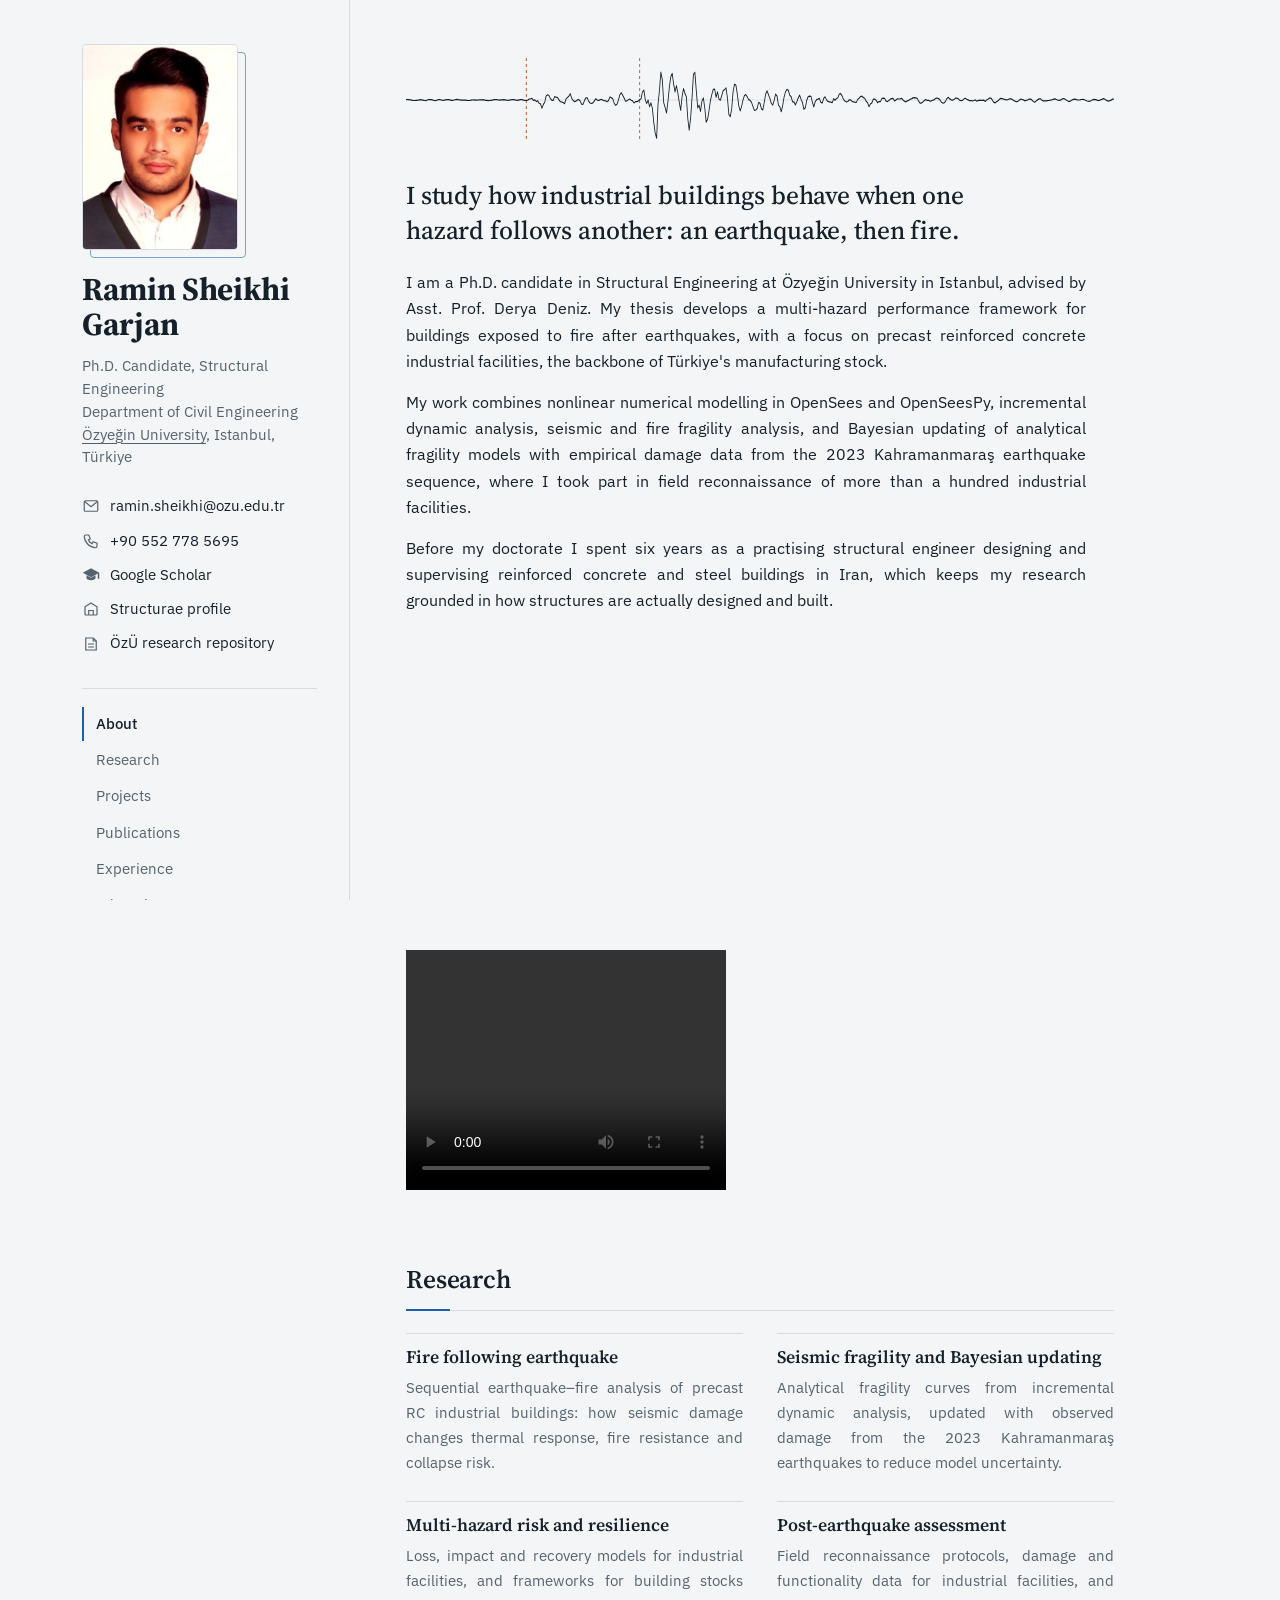
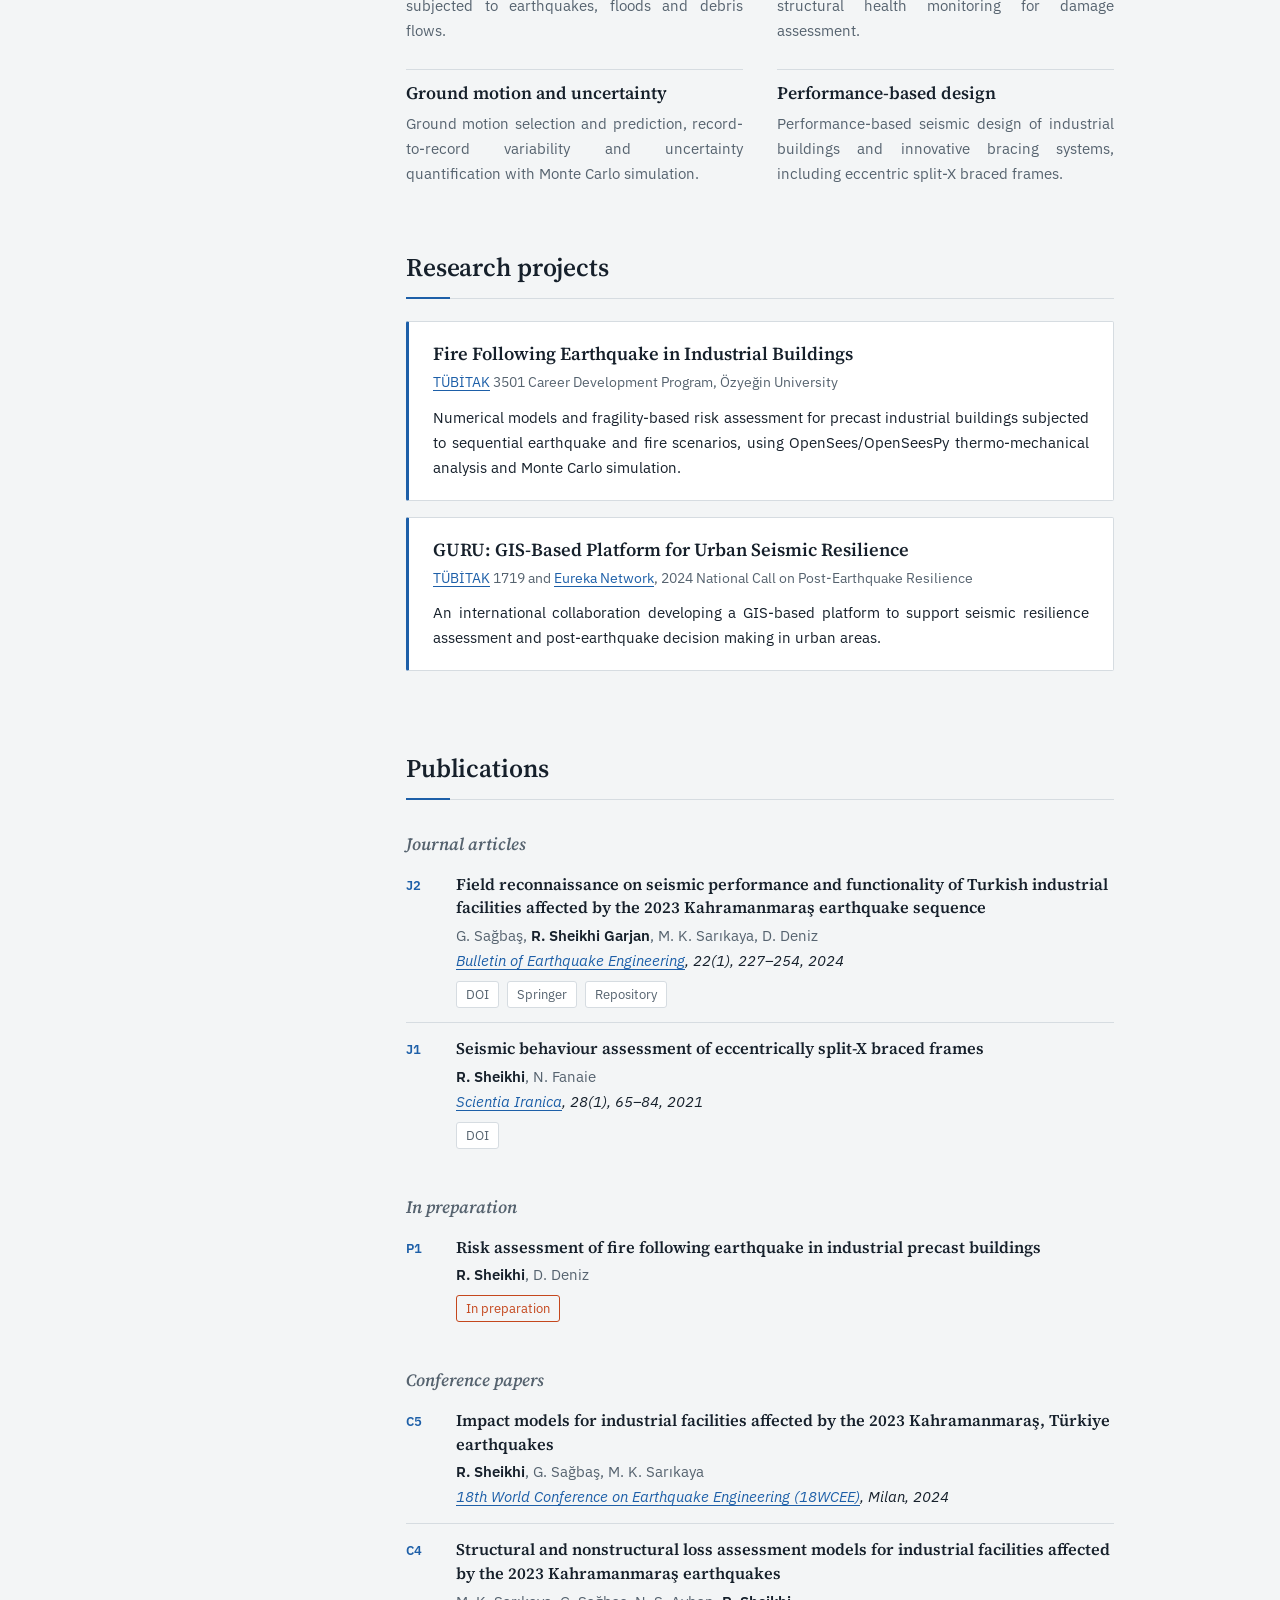
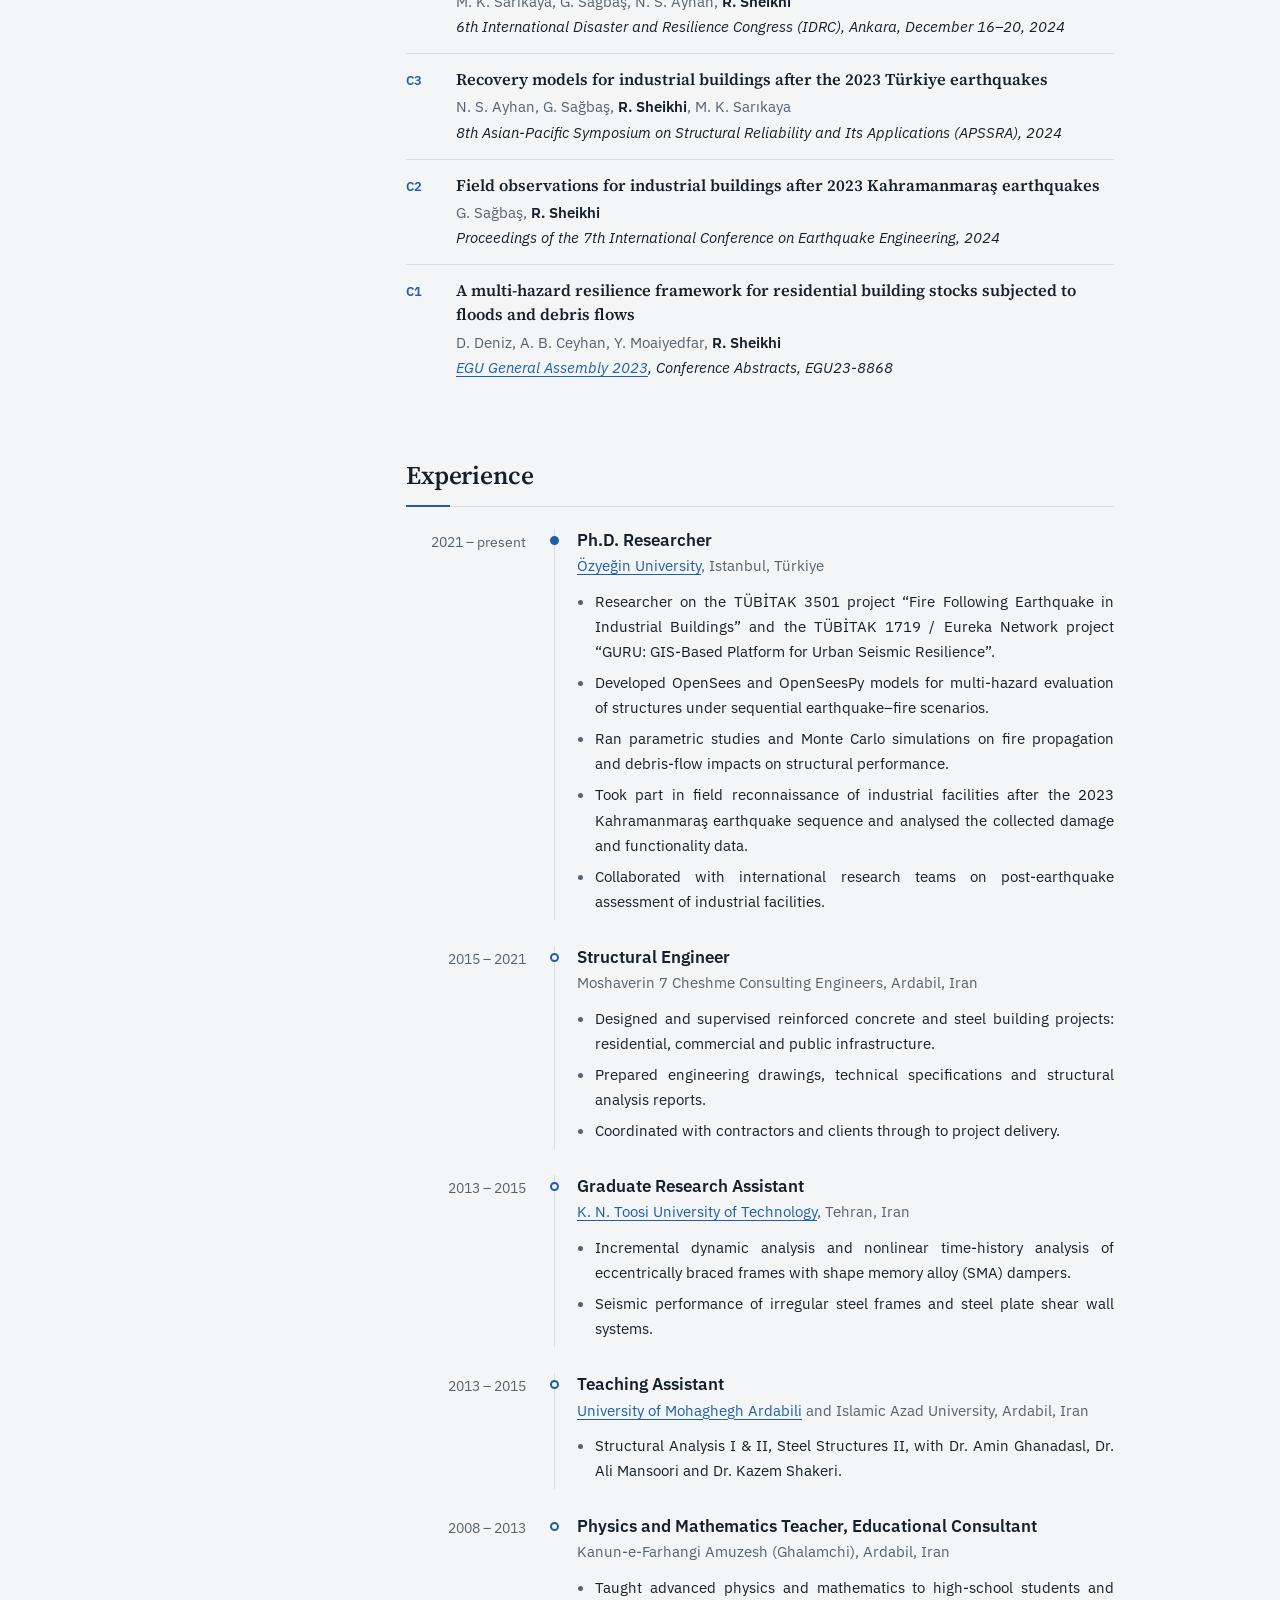
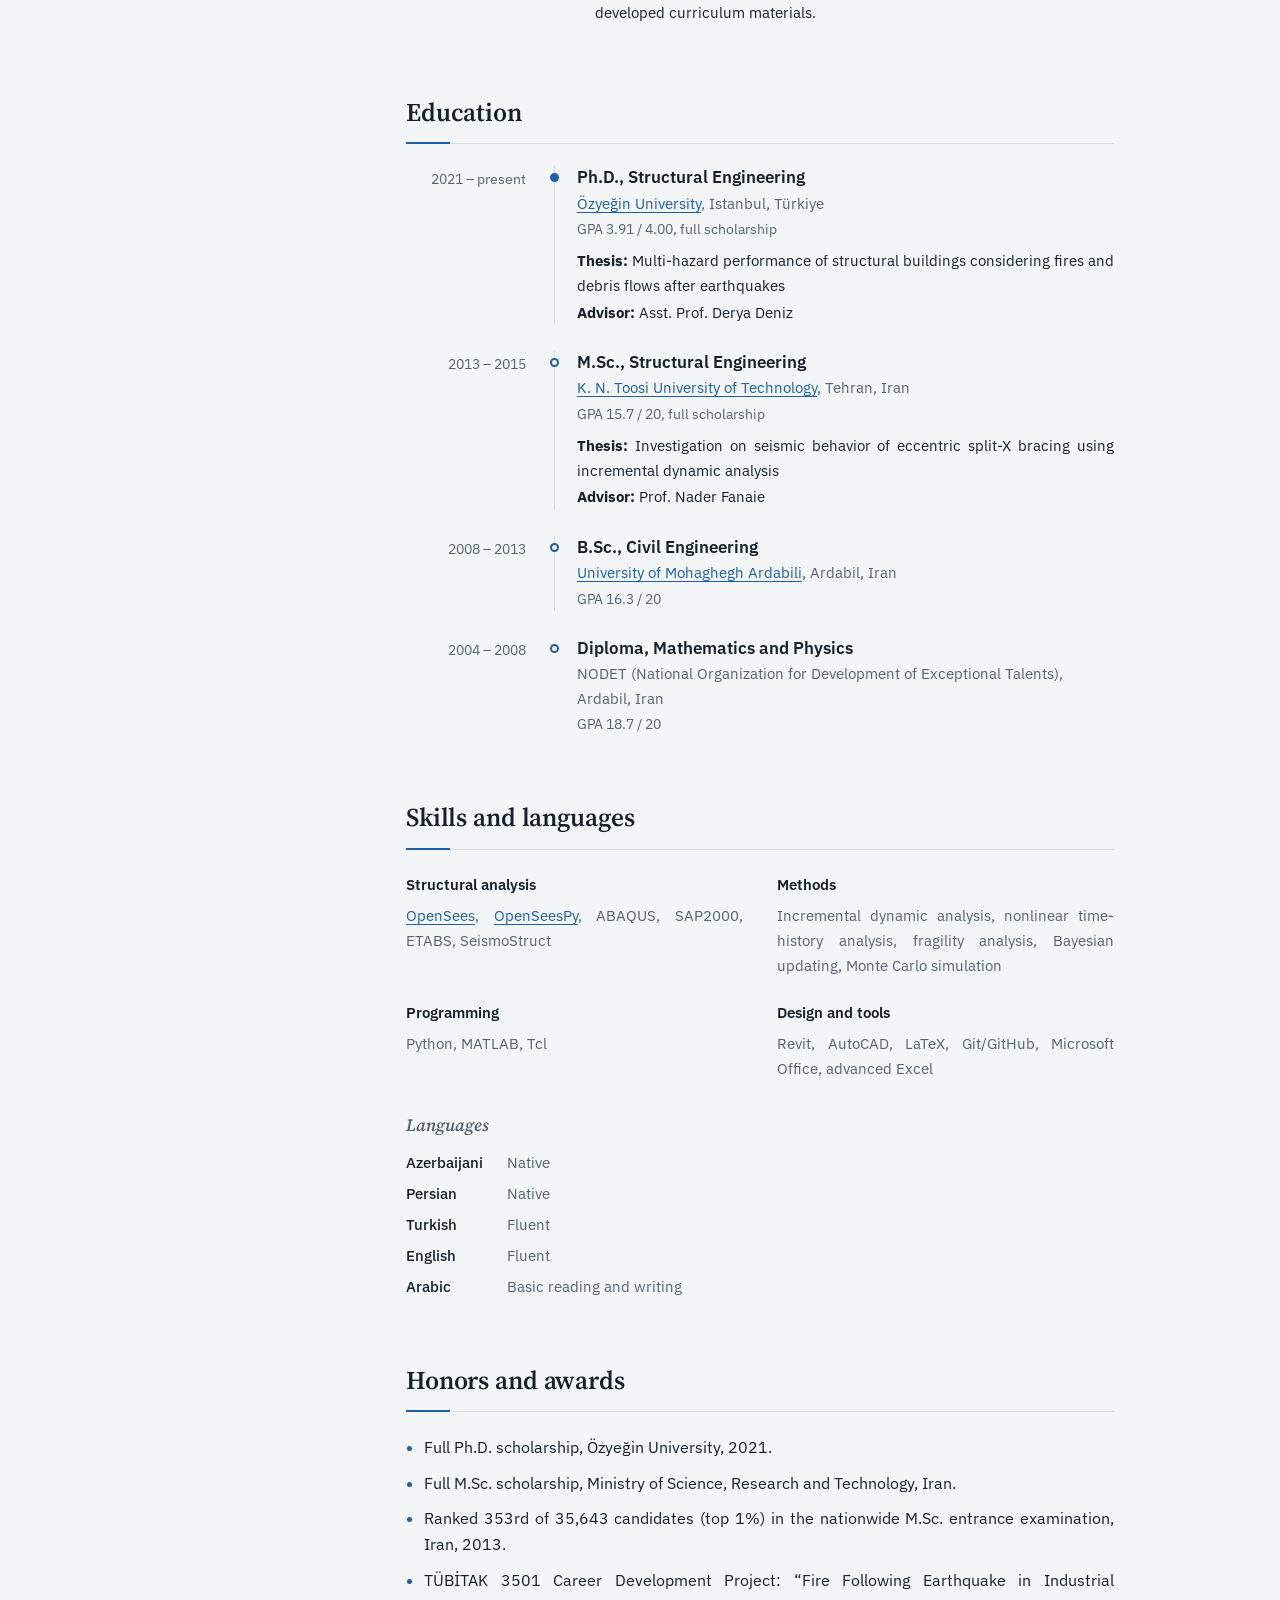
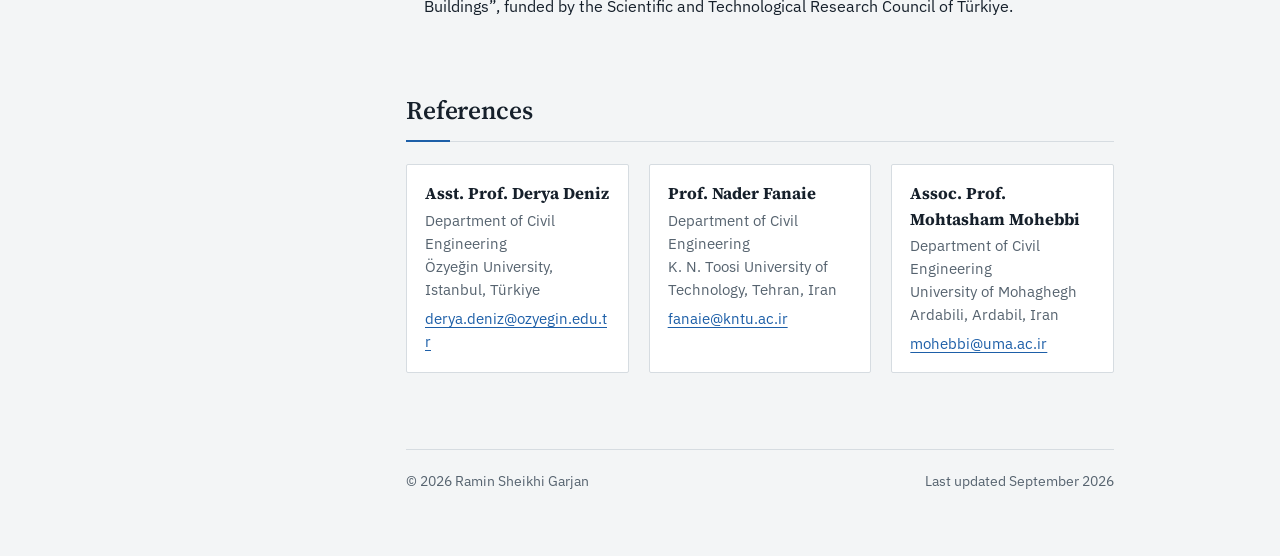
==== index.html @ 9acb6f11 "Update index.html" ====
<!DOCTYPE html>
<html lang="en">
<head>
<meta charset="UTF-8">
<meta name="viewport" content="width=device-width, initial-scale=1, viewport-fit=cover">
<title>Ramin Sheikhi Garjan | Structural &amp; Earthquake Engineering</title>
<meta name="description" content="Ramin Sheikhi Garjan, Ph.D. candidate in Structural Engineering at Özyeğin University, Istanbul. Research on multi-hazard performance of precast industrial buildings: fire following earthquake, seismic fragility and post-earthquake assessment.">
<meta name="author" content="Ramin Sheikhi Garjan">
<meta property="og:title" content="Ramin Sheikhi Garjan | Structural &amp; Earthquake Engineering">
<meta property="og:description" content="Multi-hazard performance assessment of industrial buildings: fire following earthquake, seismic fragility, post-earthquake reconnaissance.">
<meta property="og:type" content="profile">
<meta name="theme-color" content="#F3F5F6" media="(prefers-color-scheme: light)">
<meta name="theme-color" content="#11171D" media="(prefers-color-scheme: dark)">
<link rel="icon" href="data:image/svg+xml,<svg xmlns='http://www.w3.org/2000/svg' viewBox='0 0 100 100'><text y='.9em' font-size='90'>🏗️</text></svg>">
<link rel="preconnect" href="https://fonts.googleapis.com">
<link rel="preconnect" href="https://fonts.gstatic.com" crossorigin>
<link href="https://fonts.googleapis.com/css2?family=IBM+Plex+Sans:ital,wght@0,400;0,500;0,600;1,400&family=Source+Serif+4:ital,opsz,wght@0,8..60,400;0,8..60,500;0,8..60,600;0,8..60,700;1,8..60,400&display=swap" rel="stylesheet">

<!--
  ============================================================
  EDIT YOUR LINKS HERE
  ------------------------------------------------------------
  1. Google Scholar: replace the href of the element with
     class="js-scholar" with your profile URL,
     e.g. https://scholar.google.com/citations?user=XXXXXXXXXXXX
     It currently points to a Scholar author search as a fallback.
  2. Photo: embedded directly in this file, so no extra upload is
     needed. To use a separate image instead, replace the long
     src="data:image/jpeg;base64,..." with src="photo.jpg".
  3. Optional profiles (ORCID, ResearchGate, LinkedIn): uncomment
     the lines marked OPTIONAL in the sidebar and add your URLs.
  ============================================================
-->

<style>
:root{
  --bg:#F3F5F6;
  --surface:#FFFFFF;
  --ink:#16202B;
  --steel:#56636F;
  --rule:#D6DCE1;
  --accent:#1D5FA8;
  --accent-soft:#E4EDF7;
  --ember:#C4471D;
  --serif:"Source Serif 4", Georgia, "Times New Roman", serif;
  --sans:"IBM Plex Sans", "Segoe UI", system-ui, -apple-system, Arial, sans-serif;
  box-sizing:border-box;
  padding-top:env(safe-area-inset-top,0px);
  padding-bottom:env(safe-area-inset-bottom,0px);
}
@media (prefers-color-scheme: dark){
  :root:not([data-theme="light"]){
    --bg:#11171D; --surface:#182129; --ink:#E6EBEF; --steel:#9AA7B2;
    --rule:#2B3640; --accent:#6FA8E6; --accent-soft:#1C2E42; --ember:#E8774F;
  }
}
:root[data-theme="dark"]{
  --bg:#11171D; --surface:#182129; --ink:#E6EBEF; --steel:#9AA7B2;
  --rule:#2B3640; --accent:#6FA8E6; --accent-soft:#1C2E42; --ember:#E8774F;
}
*,*::before,*::after{box-sizing:inherit}
html{scroll-behavior:smooth;scroll-padding-top:calc(env(safe-area-inset-top,0px) + 24px)}
@media (prefers-reduced-motion: reduce){html{scroll-behavior:auto}}
body{
  margin:0;background:var(--bg);color:var(--ink);
  font-family:var(--sans);font-size:1rem;line-height:1.65;
  -webkit-font-smoothing:antialiased;text-rendering:optimizeLegibility;
}
a{color:var(--accent);text-decoration-thickness:1px;text-underline-offset:3px}
a:hover{text-decoration-thickness:2px}
a:focus-visible,button:focus-visible{outline:2px solid var(--accent);outline-offset:3px;border-radius:2px}
img{max-width:100%;display:block}
.skip{position:absolute;left:-9999px;top:0;background:var(--ink);color:var(--bg);padding:8px 14px;z-index:20}
.skip:focus{left:12px;top:calc(env(safe-area-inset-top,0px) + 12px)}

/* ---------- Justified running text ---------- */
main p, main li, .theme p, .project p{
  text-align:justify;
  text-justify:inter-word;
  -webkit-hyphens:auto; hyphens:auto;
  hyphenate-limit-chars:7 3 3;
}

/* ---------- Layout ---------- */
.shell{
  display:grid;grid-template-columns:300px minmax(0,1fr);
  max-width:1180px;margin:0 auto;min-height:100vh;
}
.sidebar{
  position:sticky;top:0;align-self:start;height:100vh;overflow-y:auto;
  padding:44px 32px 32px;border-right:1px solid var(--rule);
  scrollbar-width:thin;
}
main{padding:52px 56px 64px;max-width:820px}

/* ---------- Sidebar ---------- */
.id{display:block}
.portrait{
  width:156px;aspect-ratio:372/491;margin:0 0 22px;position:relative;isolation:isolate;
}
.portrait img{
  width:100%;height:100%;object-fit:cover;object-position:50% 20%;
  border-radius:4px;border:1px solid var(--rule);background:var(--surface);
}
.portrait::after{
  /* offset steel frame, like a drawing border */
  content:"";position:absolute;inset:8px -8px -8px 8px;border:1px solid var(--accent);
  border-radius:4px;z-index:-1;opacity:.55;
}
.name{
  font-family:var(--serif);font-weight:700;font-size:2rem;line-height:1.1;
  margin:0 0 12px;letter-spacing:-0.01em;
}
.role{margin:0;color:var(--steel);font-size:.95rem;line-height:1.5}
.role a{color:inherit}
.links{list-style:none;padding:0;margin:26px 0 0;display:grid;gap:10px;font-size:.92rem}
.links a{display:flex;gap:10px;align-items:center;color:var(--ink);text-decoration:none;min-width:0}
.links span{overflow-wrap:anywhere}
.links a:hover span{text-decoration:underline;text-underline-offset:3px}
.links svg{width:18px;height:18px;flex:none;color:var(--steel)}
.toc{margin-top:32px;border-top:1px solid var(--rule);padding-top:18px}
.toc ul{list-style:none;padding:0;margin:0;display:grid;gap:2px}
.toc a{
  display:block;padding:5px 0 5px 12px;border-left:2px solid transparent;
  color:var(--steel);text-decoration:none;font-size:.92rem;
  transition:color .15s,border-color .15s;
}
.toc a:hover{color:var(--ink)}
.toc a.active{color:var(--ink);border-left-color:var(--accent);font-weight:500}

/* ---------- Opening ---------- */
.trace{display:block;width:100%;height:96px;margin:0 0 30px;overflow:visible}
.trace path{fill:none;stroke:var(--ink);stroke-width:1.2;stroke-linejoin:round}
.trace .base{stroke:var(--rule);stroke-width:1}
.trace .mark{stroke:var(--ember);stroke-width:1;stroke-dasharray:3 3}
.trace text{font-family:var(--sans);font-size:11px;fill:var(--steel)}
.lede{
  font-family:var(--serif);font-size:1.6rem;line-height:1.35;font-weight:500;
  margin:0 0 22px;max-width:30ch;letter-spacing:-0.005em;text-wrap:balance;
}
main .lede{text-align:left;hyphens:manual}
.intro p{max-width:68ch}

/* ---------- Sections ---------- */
section{padding-top:60px}
h2{
  font-family:var(--serif);font-size:1.6rem;font-weight:600;margin:0 0 22px;
  padding-bottom:10px;border-bottom:1px solid var(--rule);letter-spacing:-0.005em;
  position:relative;
}
h2::after{
  content:"";position:absolute;left:0;bottom:-1px;width:44px;height:2px;background:var(--accent);
}
h3{font-family:var(--serif);font-size:1.08rem;font-weight:600;font-style:italic;margin:30px 0 10px;color:var(--steel)}
p{margin:0 0 14px}

/* research themes */
.themes{display:grid;grid-template-columns:repeat(auto-fit,minmax(230px,1fr));gap:26px 34px}
.theme{padding-top:12px;border-top:1px solid var(--rule)}
.theme h4{font-family:var(--serif);font-size:1.1rem;font-weight:600;margin:0 0 6px;line-height:1.3}
.theme p{font-size:.95rem;color:var(--steel);margin:0}

/* projects */
.project{
  background:var(--surface);border:1px solid var(--rule);border-left:3px solid var(--accent);
  padding:20px 24px;margin-bottom:16px;border-radius:2px;
}
.project h4{font-family:var(--serif);font-size:1.15rem;font-weight:600;margin:0 0 4px;line-height:1.35}
.project .meta{font-size:.88rem;color:var(--steel);margin-bottom:10px}
.project p{font-size:.95rem;margin:0}

/* timeline entries: a real chronology, so a rail with nodes */
.timeline{position:relative}
.entry{
  display:grid;grid-template-columns:120px minmax(0,1fr);gap:4px 28px;
  padding:0 0 26px;position:relative;
}
.entry:last-child{padding-bottom:0}
.when{font-size:.88rem;color:var(--steel);font-variant-numeric:tabular-nums;padding-top:2px;text-align:right}
.what{position:relative;padding-left:22px;border-left:1px solid var(--rule)}
.entry:last-child .what{border-left-color:transparent}
.what::before{
  content:"";position:absolute;left:-5px;top:7px;width:9px;height:9px;border-radius:50%;
  background:var(--bg);border:2px solid var(--accent);
}
.entry.current .what::before{background:var(--accent)}
.what h4{margin:0;font-size:1.04rem;font-weight:600;line-height:1.4}
.what .where{color:var(--steel);font-size:.93rem;margin:2px 0 0}
.what .detail{color:var(--steel);font-size:.88rem;margin:2px 0 0}
.what ul{margin:10px 0 0;padding-left:18px}
.what li{margin-bottom:6px;font-size:.95rem}
.what li::marker{color:var(--steel)}
.what .note{font-size:.93rem;margin:8px 0 0}
.what .note + .note{margin-top:2px}

/* publications */
.pubs{list-style:none;padding:0;margin:0}
.pubs li{
  display:grid;grid-template-columns:40px minmax(0,1fr);gap:0 10px;
  padding:14px 0;border-top:1px solid var(--rule);font-size:.95rem;text-align:left;
}
.pubs li:first-child{border-top:0;padding-top:4px}
.pubs li::before{
  content:attr(data-id);font-size:.82rem;font-weight:600;color:var(--accent);
  font-variant-numeric:tabular-nums;padding-top:2px;
}
.pub-title{font-family:var(--serif);font-size:1.02rem;font-weight:600;display:block;margin-bottom:3px;line-height:1.45}
.pub-authors{display:block;color:var(--steel)}
.pub-authors b{color:var(--ink);font-weight:600}
.pub-venue{display:block;font-style:italic}
.pub-links{display:flex;flex-wrap:wrap;gap:8px;margin-top:8px}
.tag{
  display:inline-block;font-size:.8rem;padding:2px 9px;border:1px solid var(--rule);
  border-radius:3px;color:var(--steel);text-decoration:none;background:var(--surface);
}
a.tag:hover{border-color:var(--accent);color:var(--accent)}
.status{color:var(--ember);border-color:currentColor;background:transparent}

/* skills */
.skills{display:grid;grid-template-columns:repeat(auto-fit,minmax(220px,1fr));gap:22px 34px}
.skills h4{font-size:.95rem;font-weight:600;margin:0 0 6px}
.skills p{font-size:.95rem;color:var(--steel);margin:0}
.lang{display:grid;grid-template-columns:auto 1fr;gap:6px 24px;font-size:.95rem;margin:0}
.lang dt{font-weight:500}
.lang dd{margin:0;color:var(--steel)}

/* awards */
.awards{padding-left:18px;margin:0}
.awards li{margin-bottom:9px}
.awards li::marker{color:var(--accent)}

/* references */
.refs{display:grid;grid-template-columns:repeat(auto-fit,minmax(220px,1fr));gap:20px}
.ref{font-size:.93rem;line-height:1.55;padding:16px 18px;background:var(--surface);border:1px solid var(--rule);border-radius:2px}
.ref strong{display:block;font-family:var(--serif);font-size:1.04rem;margin-bottom:2px}
.ref span{display:block;color:var(--steel)}
.ref a{display:inline-block;margin-top:6px;overflow-wrap:anywhere}

footer{
  margin-top:76px;padding-top:20px;border-top:1px solid var(--rule);
  font-size:.85rem;color:var(--steel);display:flex;justify-content:space-between;flex-wrap:wrap;gap:8px;
}

/* ---------- Responsive ---------- */
@media (max-width: 900px){
  .shell{display:block}
  .sidebar{
    position:static;height:auto;border-right:0;border-bottom:1px solid var(--rule);
    padding:32px 24px 0;overflow:visible;
  }
  .id{display:grid;grid-template-columns:104px minmax(0,1fr);gap:0 20px;align-items:center}
  .portrait{width:104px;margin:0}
  .portrait::after{inset:6px -6px -6px 6px}
  .name{font-size:1.65rem}
  .links{grid-template-columns:repeat(auto-fit,minmax(210px,1fr));gap:10px 20px}
  .toc{
    position:sticky;top:0;margin:26px -24px 0;padding:0;background:var(--bg);
    border-top:1px solid var(--rule);z-index:5;padding-top:env(safe-area-inset-top,0px);
  }
  .toc ul{display:flex;overflow-x:auto;gap:0;padding:0 16px;scrollbar-width:none}
  .toc ul::-webkit-scrollbar{display:none}
  .toc a{white-space:nowrap;border-left:0;border-bottom:2px solid transparent;padding:12px 10px}
  .toc a.active{border-bottom-color:var(--accent)}
  main{padding:32px 24px 48px}
  .lede{font-size:1.35rem}
  html{scroll-padding-top:calc(env(safe-area-inset-top,0px) + 60px)}
}
@media (max-width: 560px){
  .id{grid-template-columns:84px minmax(0,1fr);gap:0 16px}
  .portrait{width:84px}
  .name{font-size:1.4rem;margin-bottom:6px}
  .role{font-size:.88rem}
  .entry{grid-template-columns:1fr}
  .when{text-align:left;padding:0 0 4px 22px;border-left:1px solid var(--rule)}
  .entry:last-child .when{border-left-color:var(--rule)}
  .pubs li{grid-template-columns:34px minmax(0,1fr)}
}
@media print{
  :root{--bg:#fff;--surface:#fff;--ink:#000;--steel:#333;--rule:#bbb;--accent:#000}
  .sidebar{position:static;height:auto;border:0;padding:0}
  .toc,.trace,.skip{display:none}
  .shell{display:block}
  main{padding:0;max-width:none}
  section{padding-top:28px;break-inside:auto}
  .entry,.pubs li,.project{break-inside:avoid}
  a{color:inherit;text-decoration:none}
}
</style>
</head>
<body>
<a class="skip" href="#main">Skip to content</a>
<div class="shell">

  <!-- ===================== SIDEBAR ===================== -->
  <aside class="sidebar">
    <div class="id">
      <figure class="portrait">
        <img src="[data-uri]" width="372" height="491" alt="Portrait of Ramin Sheikhi Garjan">
      </figure>
      <div>
        <h1 class="name">Ramin Sheikhi Garjan</h1>
        <p class="role">Ph.D. Candidate, Structural Engineering<br>
          Department of Civil Engineering<br>
          <a href="https://www.ozyegin.edu.tr/en" target="_blank" rel="noopener">Özyeğin University</a>, Istanbul, Türkiye</p>
      </div>
    </div>

    <ul class="links">
      <li><a href="mailto:ramin.sheikhi@ozu.edu.tr">
        <svg viewBox="0 0 24 24" fill="none" stroke="currentColor" stroke-width="1.6" aria-hidden="true"><rect x="3" y="5" width="18" height="14" rx="1.5"/><path d="m3.5 6 8.5 7 8.5-7"/></svg>
        <span>ramin.sheikhi@ozu.edu.tr</span></a></li>
      <li><a href="tel:+905527785695">
        <svg viewBox="0 0 24 24" fill="none" stroke="currentColor" stroke-width="1.6" aria-hidden="true"><path d="M5 4h4l2 5-2.5 1.5a11 11 0 0 0 5 5L15 13l5 2v4a2 2 0 0 1-2 2A16 16 0 0 1 3 6a2 2 0 0 1 2-2"/></svg>
        <span>+90 552 778 5695</span></a></li>
      <li><a class="js-scholar" href="https://scholar.google.com/citations?view_op=search_authors&amp;mauthors=Ramin+Sheikhi+Garjan" target="_blank" rel="noopener">
        <svg viewBox="0 0 24 24" fill="currentColor" aria-hidden="true"><path d="M12 3 1 9l11 6 9-4.9V17h2V9L12 3Zm-6 9.2V16c0 1.7 2.7 3 6 3s6-1.3 6-3v-3.8l-6 3.3-6-3.3Z"/></svg>
        <span>Google Scholar</span></a></li>
      <li><a href="https://structurae.info/fr/litterature/auteurs/sheikhi-garjan-ramin-1727807" target="_blank" rel="noopener">
        <svg viewBox="0 0 24 24" fill="none" stroke="currentColor" stroke-width="1.6" aria-hidden="true"><path d="M4 20V9l8-5 8 5v11M4 20h16M9 20v-6h6v6"/></svg>
        <span>Structurae profile</span></a></li>
      <li><a href="http://hdl.handle.net/10679/8819" target="_blank" rel="noopener">
        <svg viewBox="0 0 24 24" fill="none" stroke="currentColor" stroke-width="1.6" aria-hidden="true"><path d="M5 4h10l4 4v12H5z"/><path d="M15 4v4h4M8 12h8M8 16h8"/></svg>
        <span>ÖzÜ research repository</span></a></li>
      <!-- OPTIONAL: <li><a href="https://orcid.org/0000-0000-0000-0000" target="_blank" rel="noopener"><span>ORCID</span></a></li> -->
      <!-- OPTIONAL: <li><a href="https://www.researchgate.net/profile/YOUR-PROFILE" target="_blank" rel="noopener"><span>ResearchGate</span></a></li> -->
      <!-- OPTIONAL: <li><a href="https://www.linkedin.com/in/YOUR-PROFILE" target="_blank" rel="noopener"><span>LinkedIn</span></a></li> -->
    </ul>

    <nav class="toc" aria-label="Sections">
      <ul>
        <li><a href="#about">About</a></li>
        <li><a href="#research">Research</a></li>
        <li><a href="#projects">Projects</a></li>
        <li><a href="#publications">Publications</a></li>
        <li><a href="#experience">Experience</a></li>
        <li><a href="#education">Education</a></li>
        <li><a href="#skills">Skills</a></li>
        <li><a href="#awards">Awards</a></li>
        <li><a href="#references">References</a></li>
      </ul>
    </nav>
  </aside>

  <!-- ===================== MAIN ===================== -->
  <main id="main">

    <section id="about" class="intro" style="padding-top:0">
      <svg class="trace" id="trace" viewBox="0 0 1000 96" preserveAspectRatio="none" aria-hidden="true">
        <path class="base" d="M0 48H1000"/>
        <path class="mark" id="markP" d=""/>
        <path class="mark" id="markS" d=""/>
        <path id="wave" d=""/>
      </svg>

      <p class="lede">I study how industrial buildings behave when one hazard follows another: an earthquake, then fire.</p>
      <p>I am a Ph.D. candidate in Structural Engineering at Özyeğin University in Istanbul, advised by Asst. Prof. Derya Deniz. My thesis develops a multi-hazard performance framework for buildings exposed to fire after earthquakes, with a focus on precast reinforced concrete industrial facilities, the backbone of Türkiye's manufacturing stock.</p>
      <p>My work combines nonlinear numerical modelling in OpenSees and OpenSeesPy, incremental dynamic analysis, seismic and fire fragility analysis, and Bayesian updating of analytical fragility models with empirical damage data from the 2023 Kahramanmaraş earthquake sequence, where I took part in field reconnaissance of more than a hundred industrial facilities.</p>
      <p>Before my doctorate I spent six years as a practising structural engineer designing and supervising reinforced concrete and steel buildings in Iran, which keeps my research grounded in how structures are actually designed and built.</p>
    </section>
<iframe 
  width="560" 
  height="315" 
  src="https://www.youtube.com/watch?v=UaZQbW2UpLc&list=RDUaZQbW2UpLc&start_radio=1" 
  title="YouTube video player" 
  frameborder="0" 
  allow="accelerometer; autoplay; clipboard-write; encrypted-media; gyroscope; picture-in-picture; web-share" 
  allowfullscreen>
</iframe>

    <video width="320" height="240" controls>
      <source src="https://www.youtube.com/watch?v=UaZQbW2UpLc&list=RDUaZQbW2UpLc&start_radio=1" type="video/mp4">
      </video>

    <section id="research">
      <h2>Research</h2>
      <div class="themes">
        <div class="theme">
          <h4>Fire following earthquake</h4>
          <p>Sequential earthquake–fire analysis of precast RC industrial buildings: how seismic damage changes thermal response, fire resistance and collapse risk.</p>
        </div>
        <div class="theme">
          <h4>Seismic fragility and Bayesian updating</h4>
          <p>Analytical fragility curves from incremental dynamic analysis, updated with observed damage from the 2023 Kahramanmaraş earthquakes to reduce model uncertainty.</p>
        </div>
        <div class="theme">
          <h4>Multi-hazard risk and resilience</h4>
          <p>Loss, impact and recovery models for industrial facilities, and frameworks for building stocks subjected to earthquakes, floods and debris flows.</p>
        </div>
        <div class="theme">
          <h4>Post-earthquake assessment</h4>
          <p>Field reconnaissance protocols, damage and functionality data for industrial facilities, and structural health monitoring for damage assessment.</p>
        </div>
        <div class="theme">
          <h4>Ground motion and uncertainty</h4>
          <p>Ground motion selection and prediction, record-to-record variability and uncertainty quantification with Monte Carlo simulation.</p>
        </div>
        <div class="theme">
          <h4>Performance-based design</h4>
          <p>Performance-based seismic design of industrial buildings and innovative bracing systems, including eccentric split-X braced frames.</p>
        </div>
      </div>
    </section>

    <section id="projects">
      <h2>Research projects</h2>
      <div class="project">
        <h4>Fire Following Earthquake in Industrial Buildings</h4>
        <div class="meta"><a href="https://www.tubitak.gov.tr/en" target="_blank" rel="noopener">TÜBİTAK</a> 3501 Career Development Program, Özyeğin University</div>
        <p>Numerical models and fragility-based risk assessment for precast industrial buildings subjected to sequential earthquake and fire scenarios, using OpenSees/OpenSeesPy thermo-mechanical analysis and Monte Carlo simulation.</p>
      </div>
      <div class="project">
        <h4>GURU: GIS-Based Platform for Urban Seismic Resilience</h4>
        <div class="meta"><a href="https://www.tubitak.gov.tr/en" target="_blank" rel="noopener">TÜBİTAK</a> 1719 and <a href="https://www.eurekanetwork.org" target="_blank" rel="noopener">Eureka Network</a>, 2024 National Call on Post-Earthquake Resilience</div>
        <p>An international collaboration developing a GIS-based platform to support seismic resilience assessment and post-earthquake decision making in urban areas.</p>
      </div>
    </section>

    <section id="publications">
      <h2>Publications</h2>

      <h3>Journal articles</h3>
      <ol class="pubs">
        <li data-id="J2">
          <div>
          <span class="pub-title">Field reconnaissance on seismic performance and functionality of Turkish industrial facilities affected by the 2023 Kahramanmaraş earthquake sequence</span>
          <span class="pub-authors">G. Sağbaş, <b>R. Sheikhi Garjan</b>, M. K. Sarıkaya, D. Deniz</span>
          <span class="pub-venue"><a href="https://link.springer.com/journal/10518" target="_blank" rel="noopener">Bulletin of Earthquake Engineering</a>, 22(1), 227–254, 2024</span>
          <span class="pub-links">
            <a class="tag" href="https://doi.org/10.1007/s10518-023-01741-8" target="_blank" rel="noopener">DOI</a>
            <a class="tag" href="https://link.springer.com/article/10.1007/s10518-023-01741-8" target="_blank" rel="noopener">Springer</a>
            <a class="tag" href="http://hdl.handle.net/10679/8819" target="_blank" rel="noopener">Repository</a>
          </span>
          </div>
        </li>
        <li data-id="J1">
          <div>
          <span class="pub-title">Seismic behaviour assessment of eccentrically split-X braced frames</span>
          <span class="pub-authors"><b>R. Sheikhi</b>, N. Fanaie</span>
          <span class="pub-venue"><a href="https://scientiairanica.sharif.edu" target="_blank" rel="noopener">Scientia Iranica</a>, 28(1), 65–84, 2021</span>
          <span class="pub-links">
            <a class="tag" href="https://doi.org/10.24200/sci.2019.5054.1073" target="_blank" rel="noopener">DOI</a>
          </span>
          </div>
        </li>
      </ol>

      <h3>In preparation</h3>
      <ol class="pubs">
        <li data-id="P1">
          <div>
          <span class="pub-title">Risk assessment of fire following earthquake in industrial precast buildings</span>
          <span class="pub-authors"><b>R. Sheikhi</b>, D. Deniz</span>
          <span class="pub-links"><span class="tag status">In preparation</span></span>
          </div>
        </li>
      </ol>

      <h3>Conference papers</h3>
      <ol class="pubs">
        <li data-id="C5">
          <div>
          <span class="pub-title">Impact models for industrial facilities affected by the 2023 Kahramanmaraş, Türkiye earthquakes</span>
          <span class="pub-authors"><b>R. Sheikhi</b>, G. Sağbaş, M. K. Sarıkaya</span>
          <span class="pub-venue"><a href="https://www.wcee2024.it" target="_blank" rel="noopener">18th World Conference on Earthquake Engineering (18WCEE)</a>, Milan, 2024</span>
          </div>
        </li>
        <li data-id="C4">
          <div>
          <span class="pub-title">Structural and nonstructural loss assessment models for industrial facilities affected by the 2023 Kahramanmaraş earthquakes</span>
          <span class="pub-authors">M. K. Sarıkaya, G. Sağbaş, N. S. Ayhan, <b>R. Sheikhi</b></span>
          <span class="pub-venue">6th International Disaster and Resilience Congress (IDRC), Ankara, December 16–20, 2024</span>
          </div>
        </li>
        <li data-id="C3">
          <div>
          <span class="pub-title">Recovery models for industrial buildings after the 2023 Türkiye earthquakes</span>
          <span class="pub-authors">N. S. Ayhan, G. Sağbaş, <b>R. Sheikhi</b>, M. K. Sarıkaya</span>
          <span class="pub-venue">8th Asian-Pacific Symposium on Structural Reliability and Its Applications (APSSRA), 2024</span>
          </div>
        </li>
        <li data-id="C2">
          <div>
          <span class="pub-title">Field observations for industrial buildings after 2023 Kahramanmaraş earthquakes</span>
          <span class="pub-authors">G. Sağbaş, <b>R. Sheikhi</b></span>
          <span class="pub-venue">Proceedings of the 7th International Conference on Earthquake Engineering, 2024</span>
          </div>
        </li>
        <li data-id="C1">
          <div>
          <span class="pub-title">A multi-hazard resilience framework for residential building stocks subjected to floods and debris flows</span>
          <span class="pub-authors">D. Deniz, A. B. Ceyhan, Y. Moaiyedfar, <b>R. Sheikhi</b></span>
          <span class="pub-venue"><a href="https://www.egu23.eu" target="_blank" rel="noopener">EGU General Assembly 2023</a>, Conference Abstracts, EGU23-8868</span>
          </div>
        </li>
      </ol>
    </section>

    <section id="experience">
      <h2>Experience</h2>
      <div class="timeline">

      <div class="entry current">
        <div class="when">2021 – present</div>
        <div class="what">
          <h4>Ph.D. Researcher</h4>
          <div class="where"><a href="https://www.ozyegin.edu.tr/en" target="_blank" rel="noopener">Özyeğin University</a>, Istanbul, Türkiye</div>
          <ul>
            <li>Researcher on the TÜBİTAK 3501 project “Fire Following Earthquake in Industrial Buildings” and the TÜBİTAK 1719 / Eureka Network project “GURU: GIS-Based Platform for Urban Seismic Resilience”.</li>
            <li>Developed OpenSees and OpenSeesPy models for multi-hazard evaluation of structures under sequential earthquake–fire scenarios.</li>
            <li>Ran parametric studies and Monte Carlo simulations on fire propagation and debris-flow impacts on structural performance.</li>
            <li>Took part in field reconnaissance of industrial facilities after the 2023 Kahramanmaraş earthquake sequence and analysed the collected damage and functionality data.</li>
            <li>Collaborated with international research teams on post-earthquake assessment of industrial facilities.</li>
          </ul>
        </div>
      </div>

      <div class="entry">
        <div class="when">2015 – 2021</div>
        <div class="what">
          <h4>Structural Engineer</h4>
          <div class="where">Moshaverin 7 Cheshme Consulting Engineers, Ardabil, Iran</div>
          <ul>
            <li>Designed and supervised reinforced concrete and steel building projects: residential, commercial and public infrastructure.</li>
            <li>Prepared engineering drawings, technical specifications and structural analysis reports.</li>
            <li>Coordinated with contractors and clients through to project delivery.</li>
          </ul>
        </div>
      </div>

      <div class="entry">
        <div class="when">2013 – 2015</div>
        <div class="what">
          <h4>Graduate Research Assistant</h4>
          <div class="where"><a href="https://www.kntu.ac.ir" target="_blank" rel="noopener">K. N. Toosi University of Technology</a>, Tehran, Iran</div>
          <ul>
            <li>Incremental dynamic analysis and nonlinear time-history analysis of eccentrically braced frames with shape memory alloy (SMA) dampers.</li>
            <li>Seismic performance of irregular steel frames and steel plate shear wall systems.</li>
          </ul>
        </div>
      </div>

      <div class="entry">
        <div class="when">2013 – 2015</div>
        <div class="what">
          <h4>Teaching Assistant</h4>
          <div class="where"><a href="https://www.uma.ac.ir" target="_blank" rel="noopener">University of Mohaghegh Ardabili</a> and Islamic Azad University, Ardabil, Iran</div>
          <ul>
            <li>Structural Analysis I &amp; II, Steel Structures II, with Dr. Amin Ghanadasl, Dr. Ali Mansoori and Dr. Kazem Shakeri.</li>
          </ul>
        </div>
      </div>

      <div class="entry">
        <div class="when">2008 – 2013</div>
        <div class="what">
          <h4>Physics and Mathematics Teacher, Educational Consultant</h4>
          <div class="where">Kanun-e-Farhangi Amuzesh (Ghalamchi), Ardabil, Iran</div>
          <ul>
            <li>Taught advanced physics and mathematics to high-school students and developed curriculum materials.</li>
          </ul>
        </div>
      </div>
      </div>
    </section>

    <section id="education">
      <h2>Education</h2>
      <div class="timeline">

      <div class="entry current">
        <div class="when">2021 – present</div>
        <div class="what">
          <h4>Ph.D., Structural Engineering</h4>
          <div class="where"><a href="https://www.ozyegin.edu.tr/en" target="_blank" rel="noopener">Özyeğin University</a>, Istanbul, Türkiye</div>
          <div class="detail">GPA 3.91 / 4.00, full scholarship</div>
          <p class="note"><strong>Thesis:</strong> Multi-hazard performance of structural buildings considering fires and debris flows after earthquakes</p>
          <p class="note"><strong>Advisor:</strong> Asst. Prof. Derya Deniz</p>
        </div>
      </div>

      <div class="entry">
        <div class="when">2013 – 2015</div>
        <div class="what">
          <h4>M.Sc., Structural Engineering</h4>
          <div class="where"><a href="https://www.kntu.ac.ir" target="_blank" rel="noopener">K. N. Toosi University of Technology</a>, Tehran, Iran</div>
          <div class="detail">GPA 15.7 / 20, full scholarship</div>
          <p class="note"><strong>Thesis:</strong> Investigation on seismic behavior of eccentric split-X bracing using incremental dynamic analysis</p>
          <p class="note"><strong>Advisor:</strong> Prof. Nader Fanaie</p>
        </div>
      </div>

      <div class="entry">
        <div class="when">2008 – 2013</div>
        <div class="what">
          <h4>B.Sc., Civil Engineering</h4>
          <div class="where"><a href="https://www.uma.ac.ir" target="_blank" rel="noopener">University of Mohaghegh Ardabili</a>, Ardabil, Iran</div>
          <div class="detail">GPA 16.3 / 20</div>
        </div>
      </div>

      <div class="entry">
        <div class="when">2004 – 2008</div>
        <div class="what">
          <h4>Diploma, Mathematics and Physics</h4>
          <div class="where">NODET (National Organization for Development of Exceptional Talents), Ardabil, Iran</div>
          <div class="detail">GPA 18.7 / 20</div>
        </div>
      </div>
      </div>
    </section>

    <section id="skills">
      <h2>Skills and languages</h2>
      <div class="skills">
        <div>
          <h4>Structural analysis</h4>
          <p><a href="https://opensees.berkeley.edu" target="_blank" rel="noopener">OpenSees</a>, <a href="https://openseespydoc.readthedocs.io" target="_blank" rel="noopener">OpenSeesPy</a>, ABAQUS, SAP2000, ETABS, SeismoStruct</p>
        </div>
        <div>
          <h4>Methods</h4>
          <p>Incremental dynamic analysis, nonlinear time-history analysis, fragility analysis, Bayesian updating, Monte Carlo simulation</p>
        </div>
        <div>
          <h4>Programming</h4>
          <p>Python, MATLAB, Tcl</p>
        </div>
        <div>
          <h4>Design and tools</h4>
          <p>Revit, AutoCAD, LaTeX, Git/GitHub, Microsoft Office, advanced Excel</p>
        </div>
      </div>

      <h3>Languages</h3>
      <dl class="lang">
        <dt>Azerbaijani</dt><dd>Native</dd>
        <dt>Persian</dt><dd>Native</dd>
        <dt>Turkish</dt><dd>Fluent</dd>
        <dt>English</dt><dd>Fluent</dd>
        <dt>Arabic</dt><dd>Basic reading and writing</dd>
      </dl>
    </section>

    <section id="awards">
      <h2>Honors and awards</h2>
      <ul class="awards">
        <li>Full Ph.D. scholarship, Özyeğin University, 2021.</li>
        <li>Full M.Sc. scholarship, Ministry of Science, Research and Technology, Iran.</li>
        <li>Ranked 353rd of 35,643 candidates (top 1%) in the nationwide M.Sc. entrance examination, Iran, 2013.</li>
        <li>TÜBİTAK 3501 Career Development Project: “Fire Following Earthquake in Industrial Buildings”, funded by the Scientific and Technological Research Council of Türkiye.</li>
      </ul>
    </section>

    <section id="references">
      <h2>References</h2>
      <div class="refs">
        <div class="ref">
          <strong>Asst. Prof. Derya Deniz</strong>
          <span>Department of Civil Engineering</span>
          <span>Özyeğin University, Istanbul, Türkiye</span>
          <a href="mailto:derya.deniz@ozyegin.edu.tr">derya.deniz@ozyegin.edu.tr</a>
        </div>
        <div class="ref">
          <strong>Prof. Nader Fanaie</strong>
          <span>Department of Civil Engineering</span>
          <span>K. N. Toosi University of Technology, Tehran, Iran</span>
          <a href="mailto:fanaie@kntu.ac.ir">fanaie@kntu.ac.ir</a>
        </div>
        <div class="ref">
          <strong>Assoc. Prof. Mohtasham Mohebbi</strong>
          <span>Department of Civil Engineering</span>
          <span>University of Mohaghegh Ardabili, Ardabil, Iran</span>
          <a href="mailto:mohebbi@uma.ac.ir">mohebbi@uma.ac.ir</a>
        </div>
      </div>
    </section>

    <footer>
      <span>© <span id="year">2026</span> Ramin Sheikhi Garjan</span>
      <span>Last updated September 2026</span>
    </footer>
  </main>
</div>

<script>
/* Seismogram trace: P-wave onset, stronger S-wave arrival, exponential coda decay */
(function(){
  var seed = 7;
  function rnd(){ seed = (seed * 16807) % 2147483647; return (seed - 1) / 2147483646; }
  var comps = [];
  for (var i = 0; i < 9; i++) comps.push({f: 0.08 + rnd()*0.5, p: rnd()*6.283, a: 0.4 + rnd()*0.6});
  var tP = 170, tS = 330, d = "";
  for (var x = 0; x <= 1000; x += 2){
    var env = 0.6;
    if (x > tP) env += 7 * (1 - Math.exp(-(x - tP)/12)) * Math.exp(-(x - tP)/220);
    if (x > tS) env += 38 * (1 - Math.exp(-(x - tS)/8)) * Math.exp(-(x - tS)/140);
    var s = 0; for (var k = 0; k < comps.length; k++) s += comps[k].a * Math.sin(comps[k].f*x + comps[k].p);
    s = s / 3 + (rnd() - 0.5) * 0.5;
    var y = Math.max(2, Math.min(94, 48 + env * s));
    d += (x ? "L" : "M") + x + " " + y.toFixed(1);
  }
  var wave = document.getElementById("wave");
  wave.setAttribute("d", d);
  document.getElementById("markP").setAttribute("d", "M"+tP+" 6V90");
  document.getElementById("markS").setAttribute("d", "M"+tS+" 6V90");
  var reduce = window.matchMedia && window.matchMedia("(prefers-reduced-motion: reduce)").matches;
  if (!reduce && wave.getTotalLength){
    var L = wave.getTotalLength();
    wave.style.strokeDasharray = L;
    wave.style.strokeDashoffset = L;
    wave.getBoundingClientRect();
    wave.style.transition = "stroke-dashoffset 2.6s cubic-bezier(.3,.1,.3,1)";
    requestAnimationFrame(function(){ wave.style.strokeDashoffset = 0; });
  }
})();

/* Highlight the current section in the navigation */
(function(){
  var links = Array.prototype.slice.call(document.querySelectorAll(".toc a"));
  var map = {};
  links.forEach(function(a){ map[a.getAttribute("href").slice(1)] = a; });
  document.getElementById("year").textContent = new Date().getFullYear();
  if (!("IntersectionObserver" in window)) return;
  var io = new IntersectionObserver(function(entries){
    entries.forEach(function(e){
      if (e.isIntersecting){
        links.forEach(function(a){ a.classList.remove("active"); });
        var a = map[e.target.id];
        if (a){
          a.classList.add("active");
          if (window.innerWidth <= 900){
            var ul = a.closest("ul");
            if (ul) ul.scrollTo({left: a.offsetLeft - ul.clientWidth/2 + a.offsetWidth/2, behavior: "smooth"});
          }
        }
      }
    });
  }, {rootMargin: "-20% 0px -70% 0px"});
  Object.keys(map).forEach(function(id){ var el = document.getElementById(id); if (el) io.observe(el); });
})();
</script>
</body>
</html>
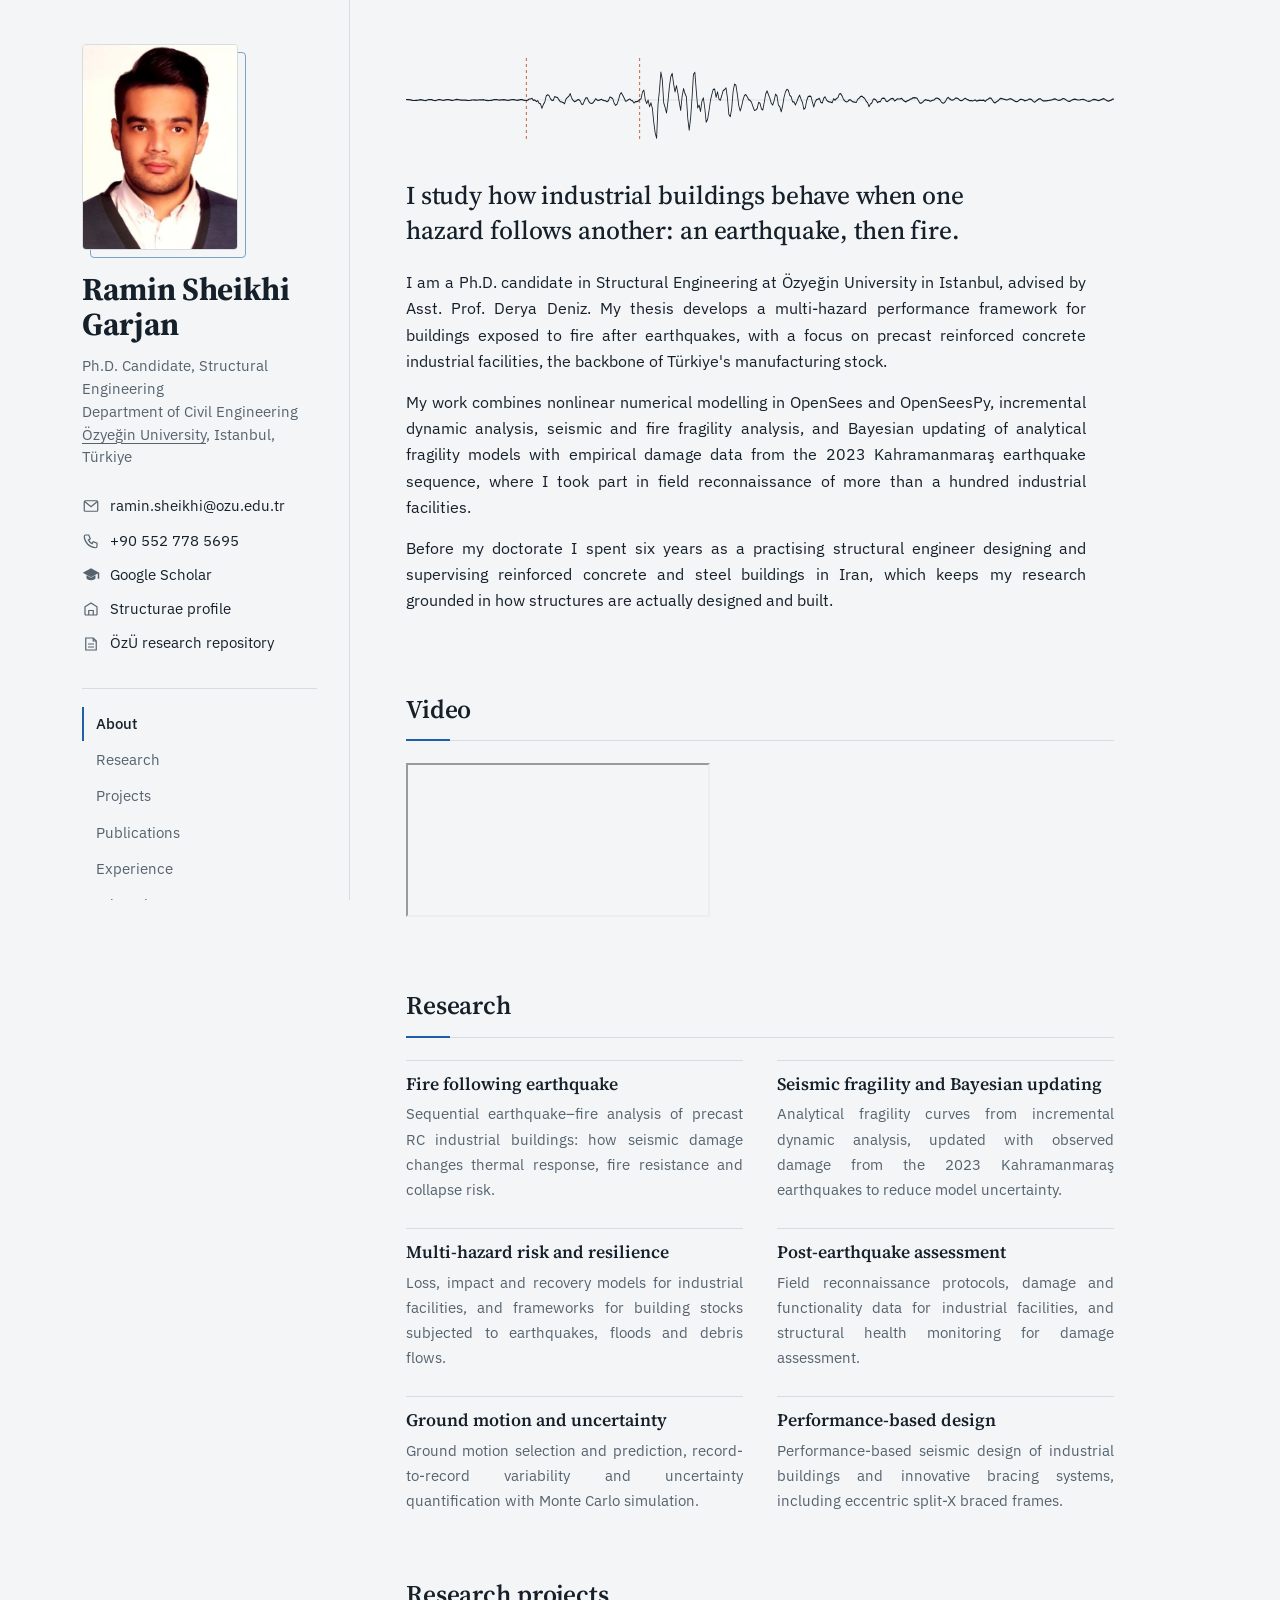
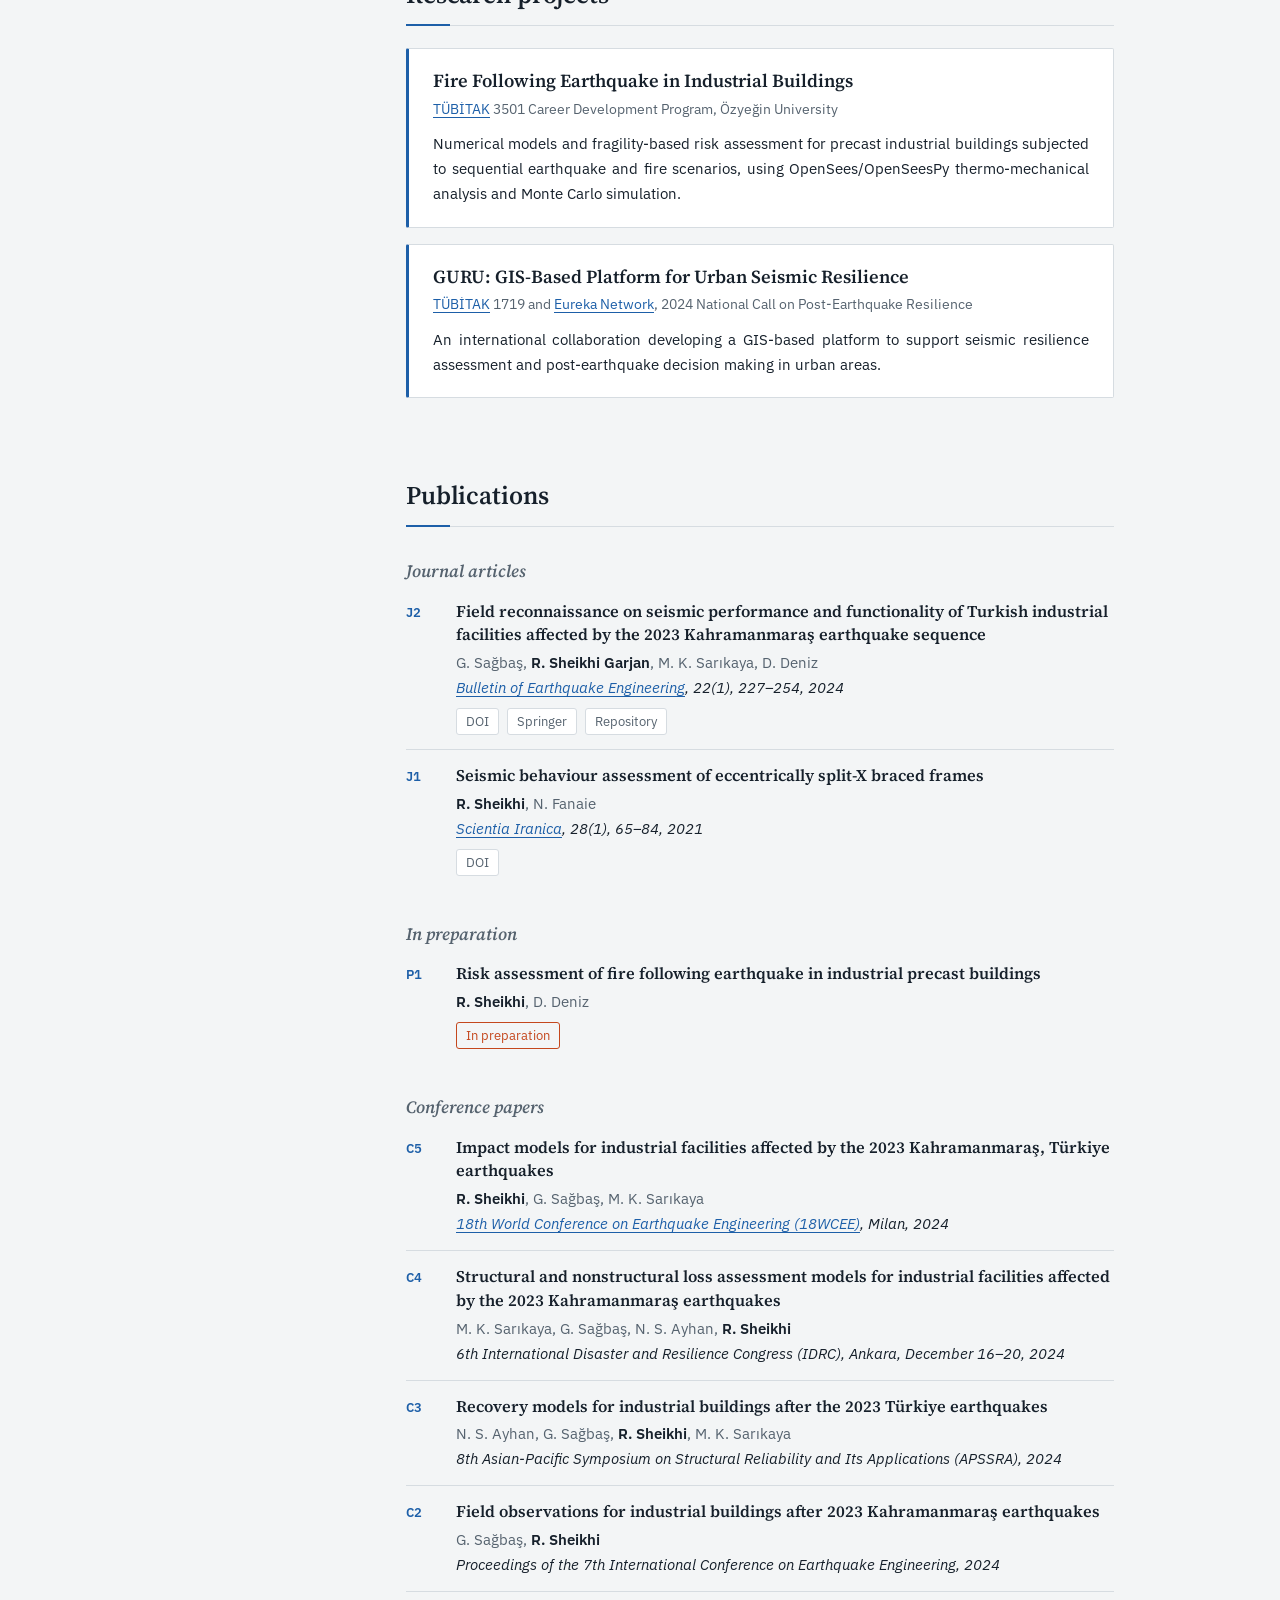
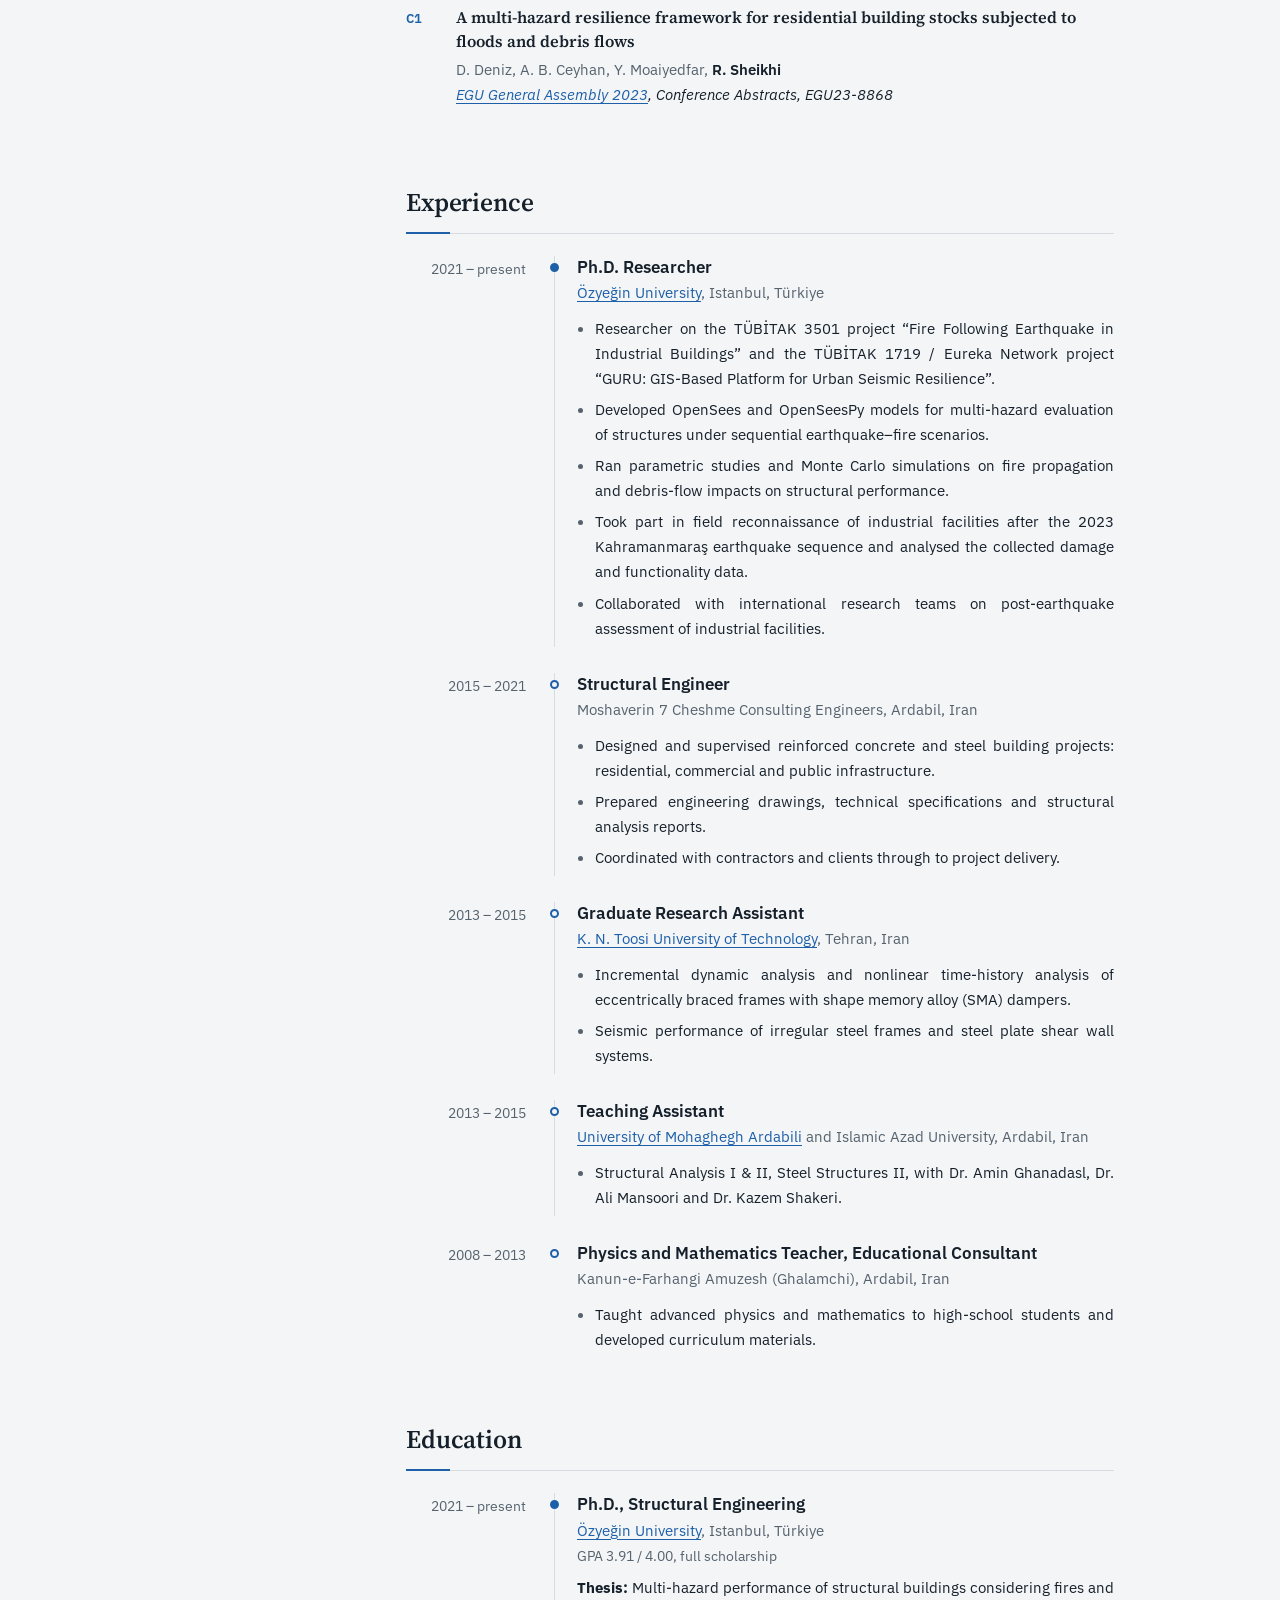
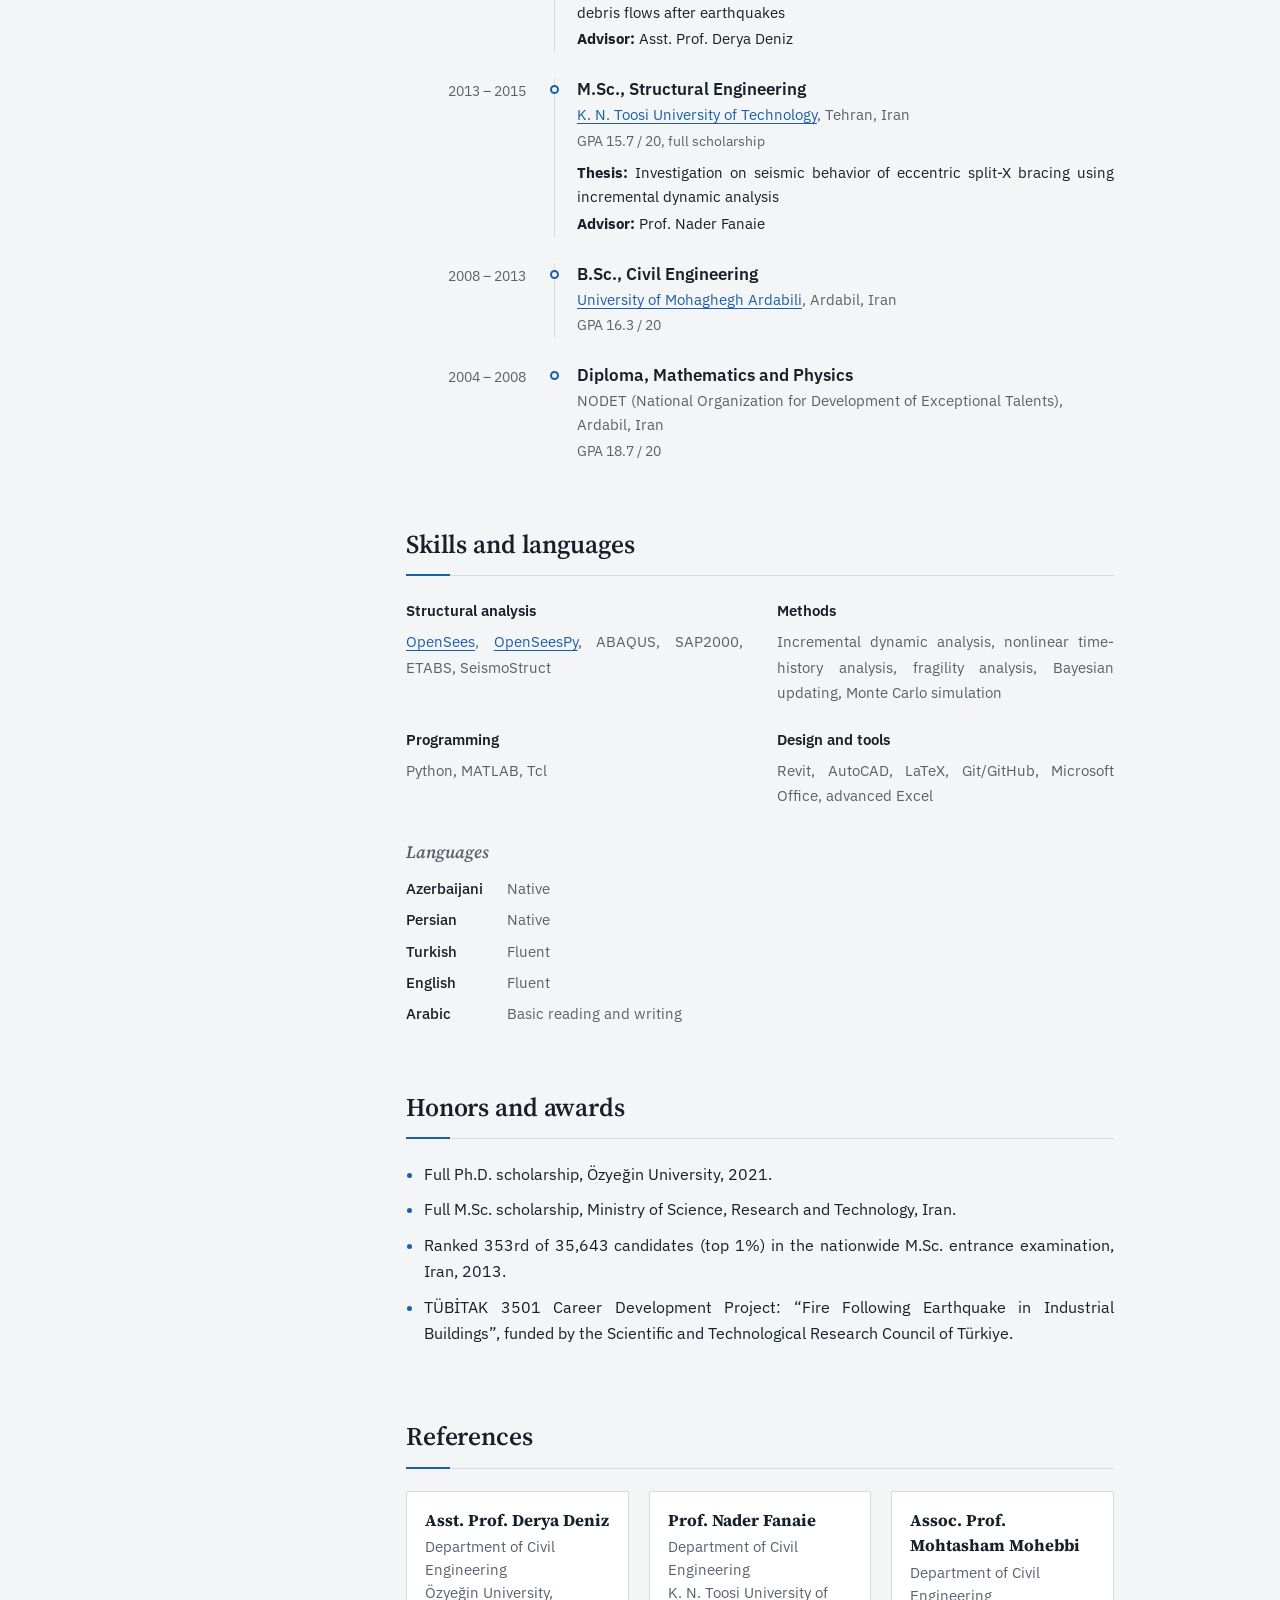
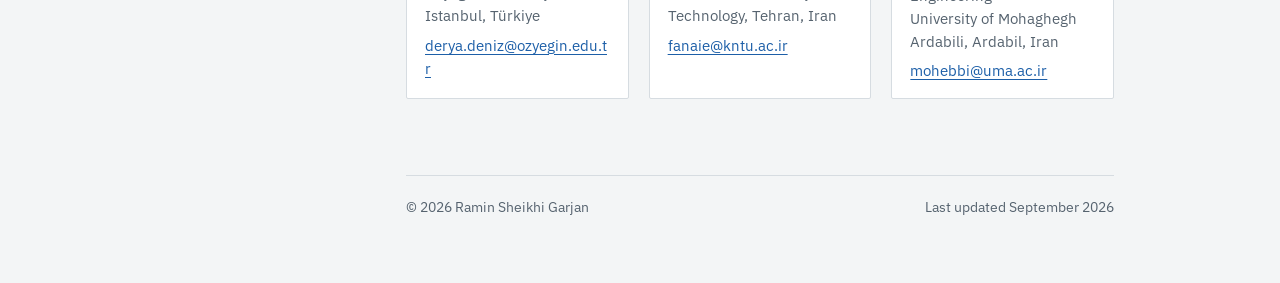
==== commit 2c921aaf: "Update video embedding for privacy compliance Replaced the old YouTube iframe with a new one that us" ====
--- a/index.html
+++ b/index.html
@@ -357,19 +357,18 @@
       <p>My work combines nonlinear numerical modelling in OpenSees and OpenSeesPy, incremental dynamic analysis, seismic and fire fragility analysis, and Bayesian updating of analytical fragility models with empirical damage data from the 2023 Kahramanmaraş earthquake sequence, where I took part in field reconnaissance of more than a hundred industrial facilities.</p>
       <p>Before my doctorate I spent six years as a practising structural engineer designing and supervising reinforced concrete and steel buildings in Iran, which keeps my research grounded in how structures are actually designed and built.</p>
     </section>
-<iframe 
-  width="560" 
-  height="315" 
-  src="https://www.youtube.com/watch?v=UaZQbW2UpLc&list=RDUaZQbW2UpLc&start_radio=1" 
-  title="YouTube video player" 
-  frameborder="0" 
-  allow="accelerometer; autoplay; clipboard-write; encrypted-media; gyroscope; picture-in-picture; web-share" 
-  allowfullscreen>
-</iframe>
-
-    <video width="320" height="240" controls>
-      <source src="https://www.youtube.com/watch?v=UaZQbW2UpLc&list=RDUaZQbW2UpLc&start_radio=1" type="video/mp4">
-      </video>
+<section id="video">
+  <h2>Video</h2>
+  <div class="video-embed">
+    <iframe
+      src="https://www.youtube-nocookie.com/embed/UaZQbW2UpLc?rel=0"
+      title="YouTube video player"
+      loading="lazy"
+      allow="accelerometer; autoplay; clipboard-write; encrypted-media; gyroscope; picture-in-picture; web-share"
+      referrerpolicy="strict-origin-when-cross-origin"
+      allowfullscreen></iframe>
+  </div>
+</section>
 
     <section id="research">
       <h2>Research</h2>
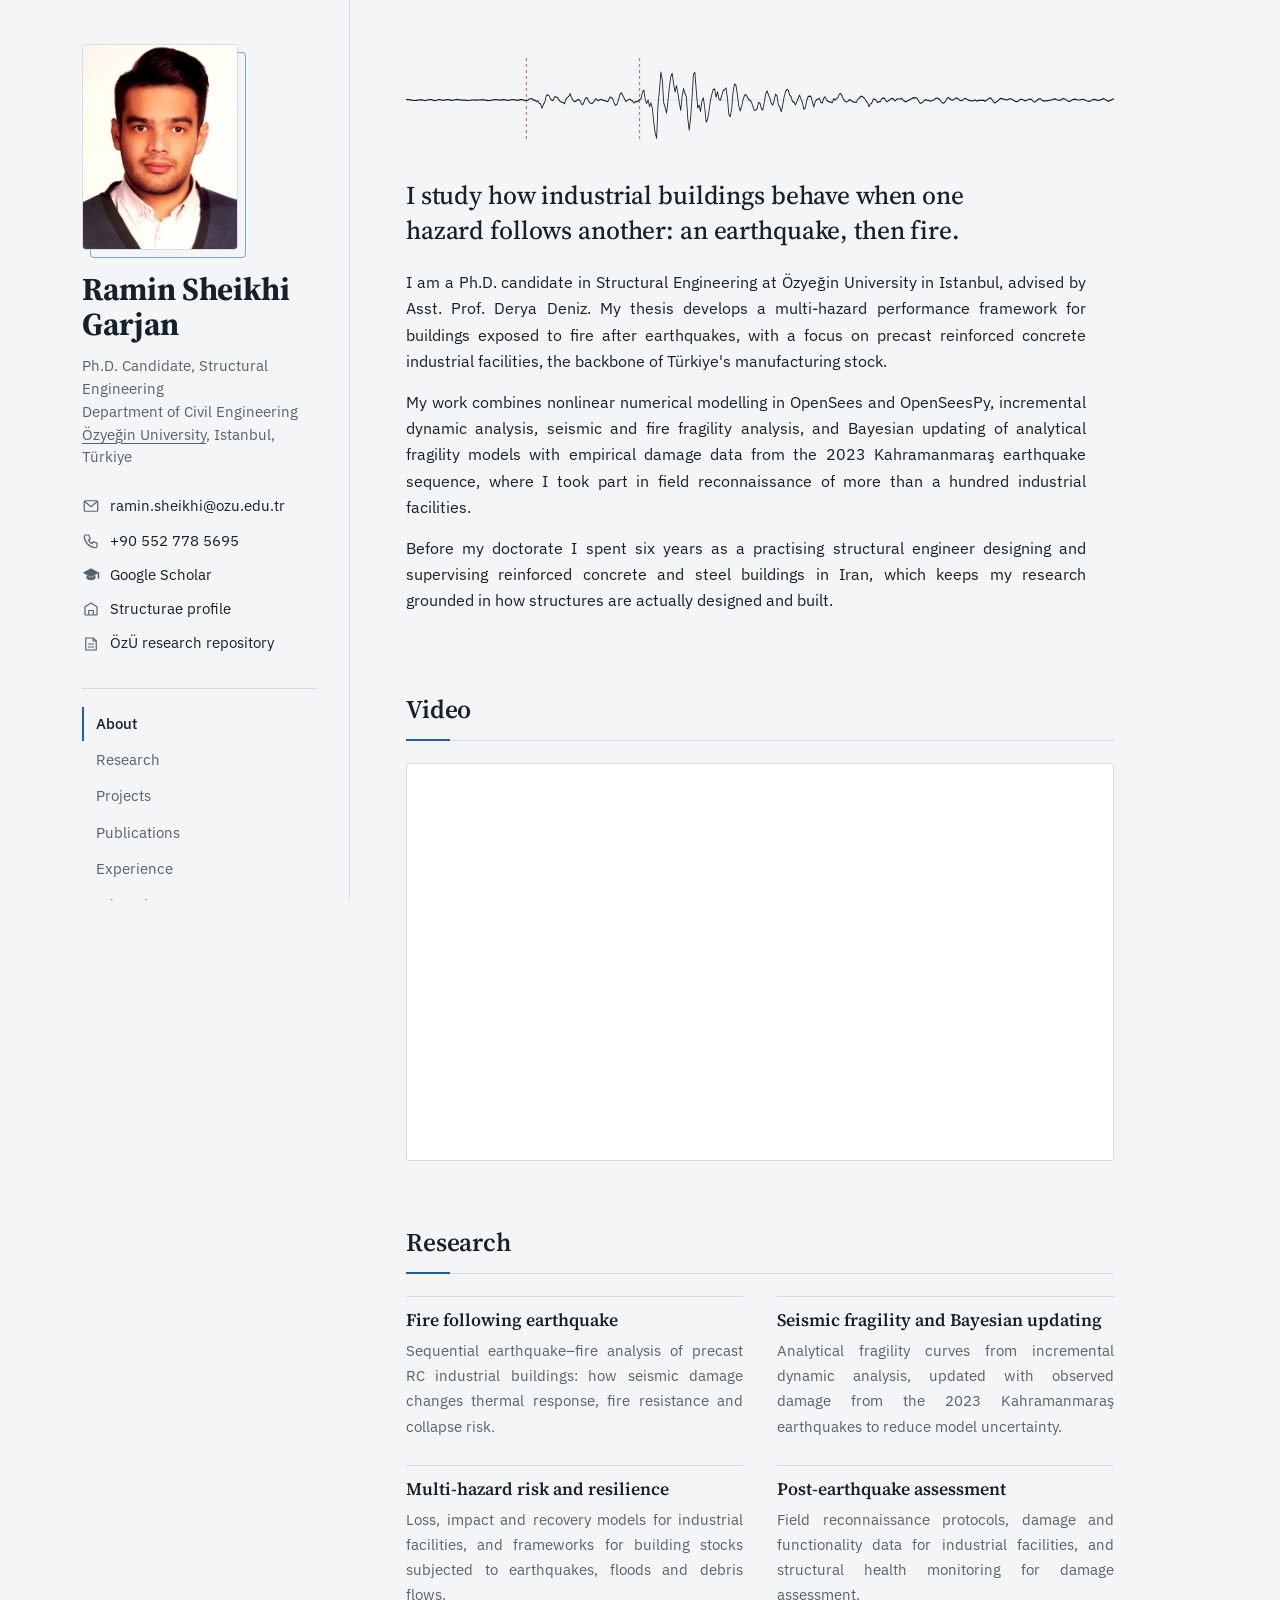
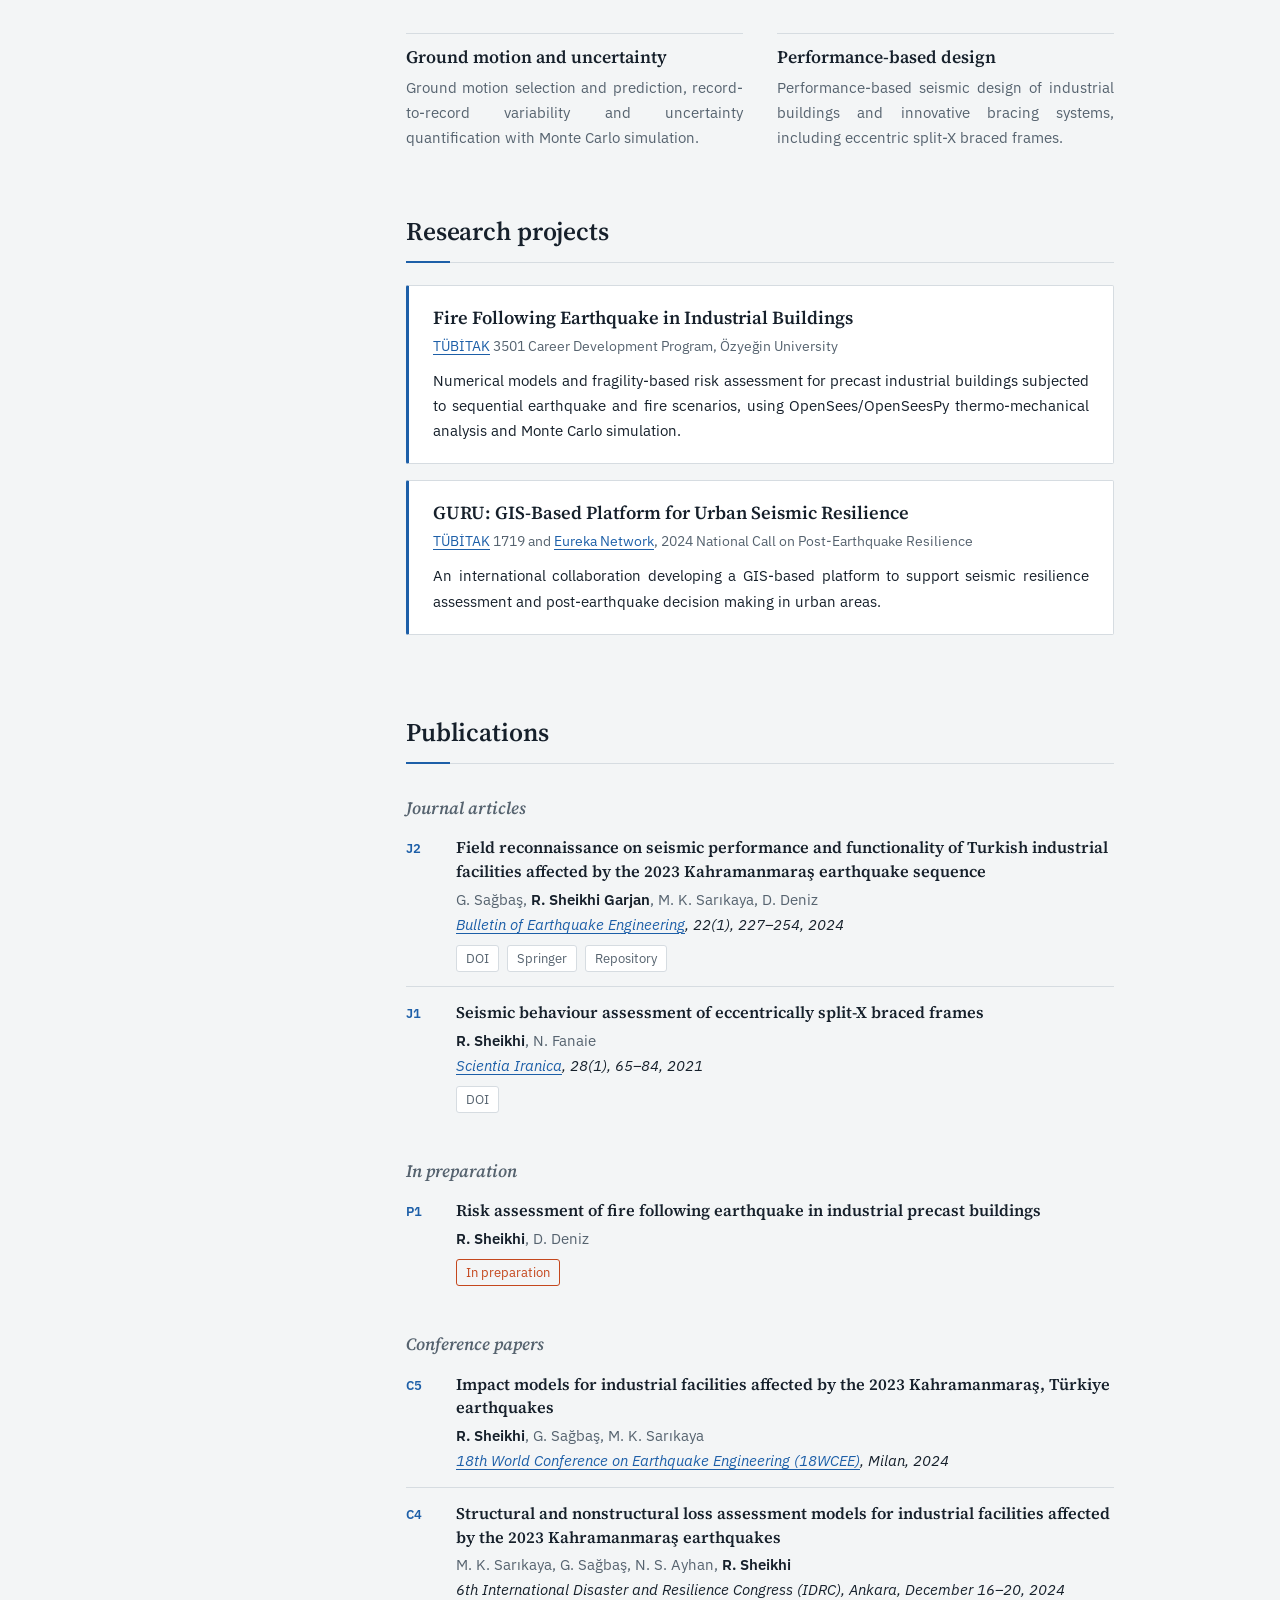
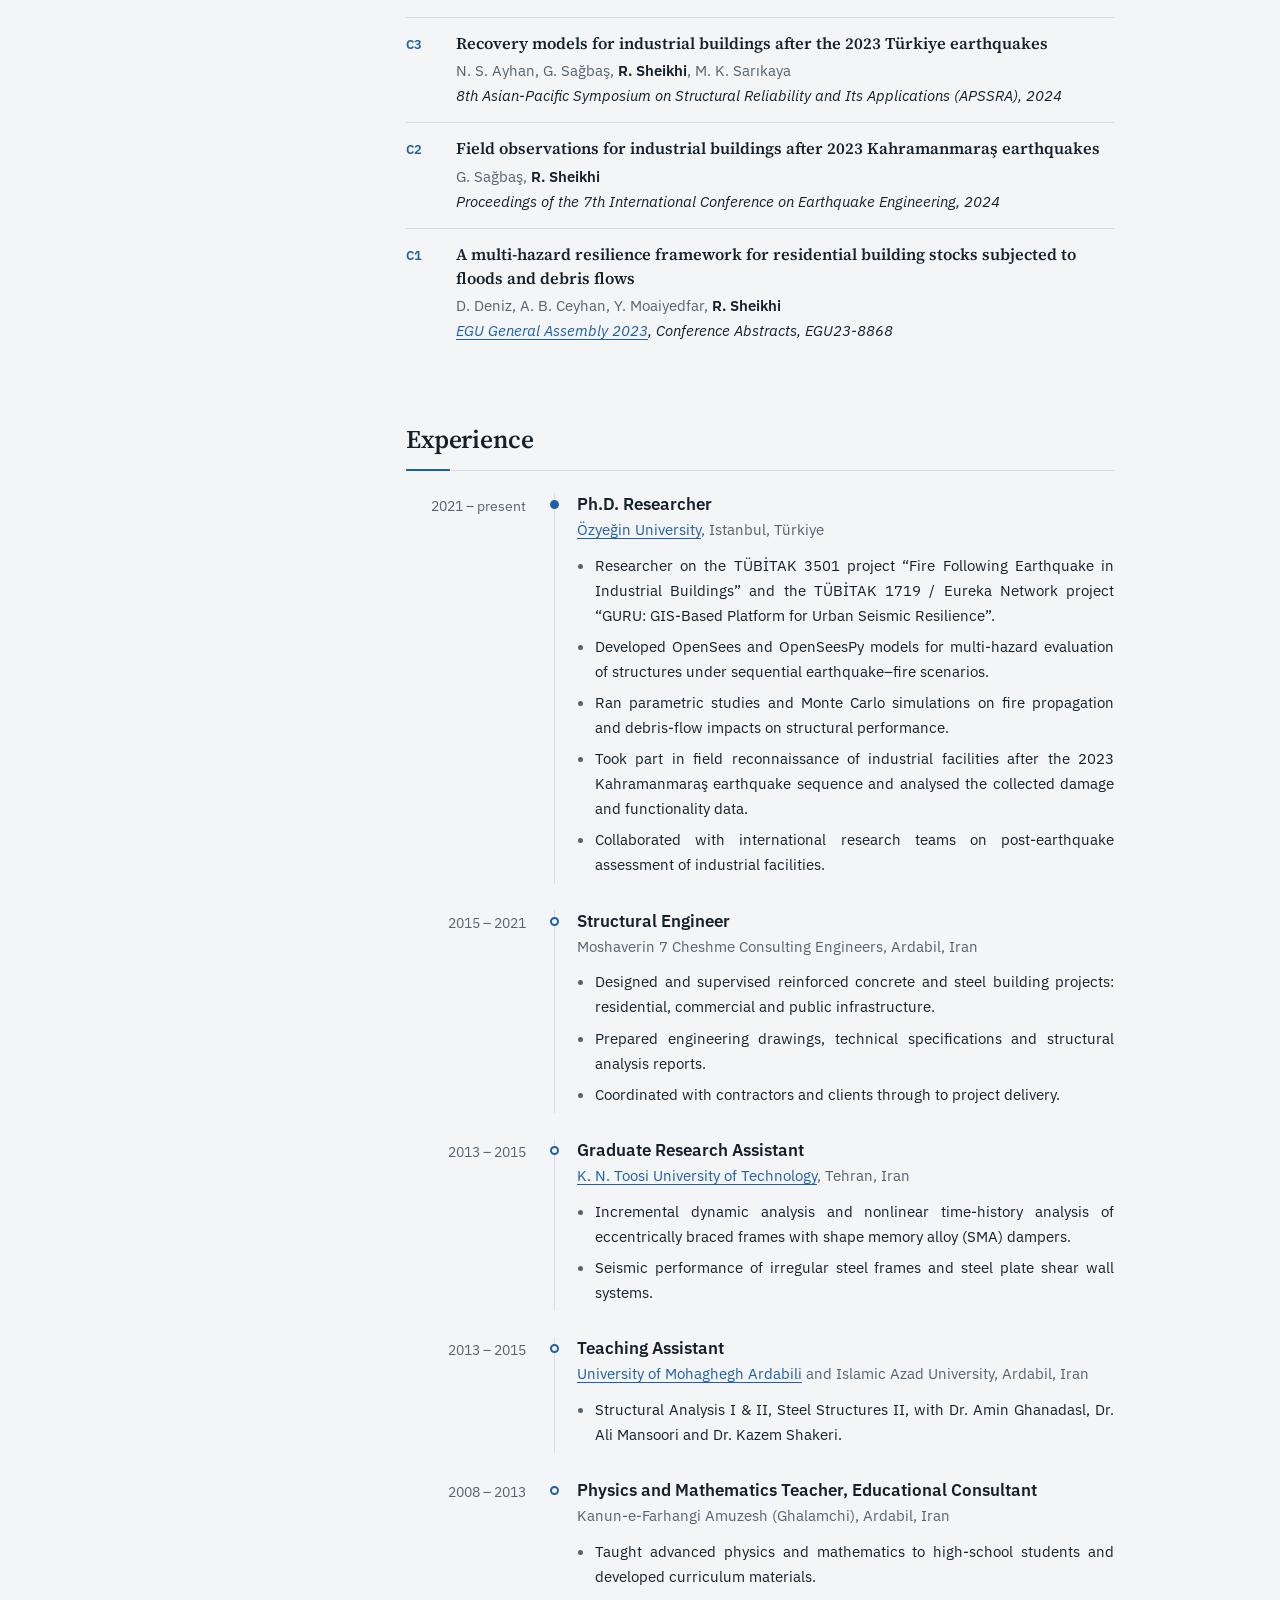
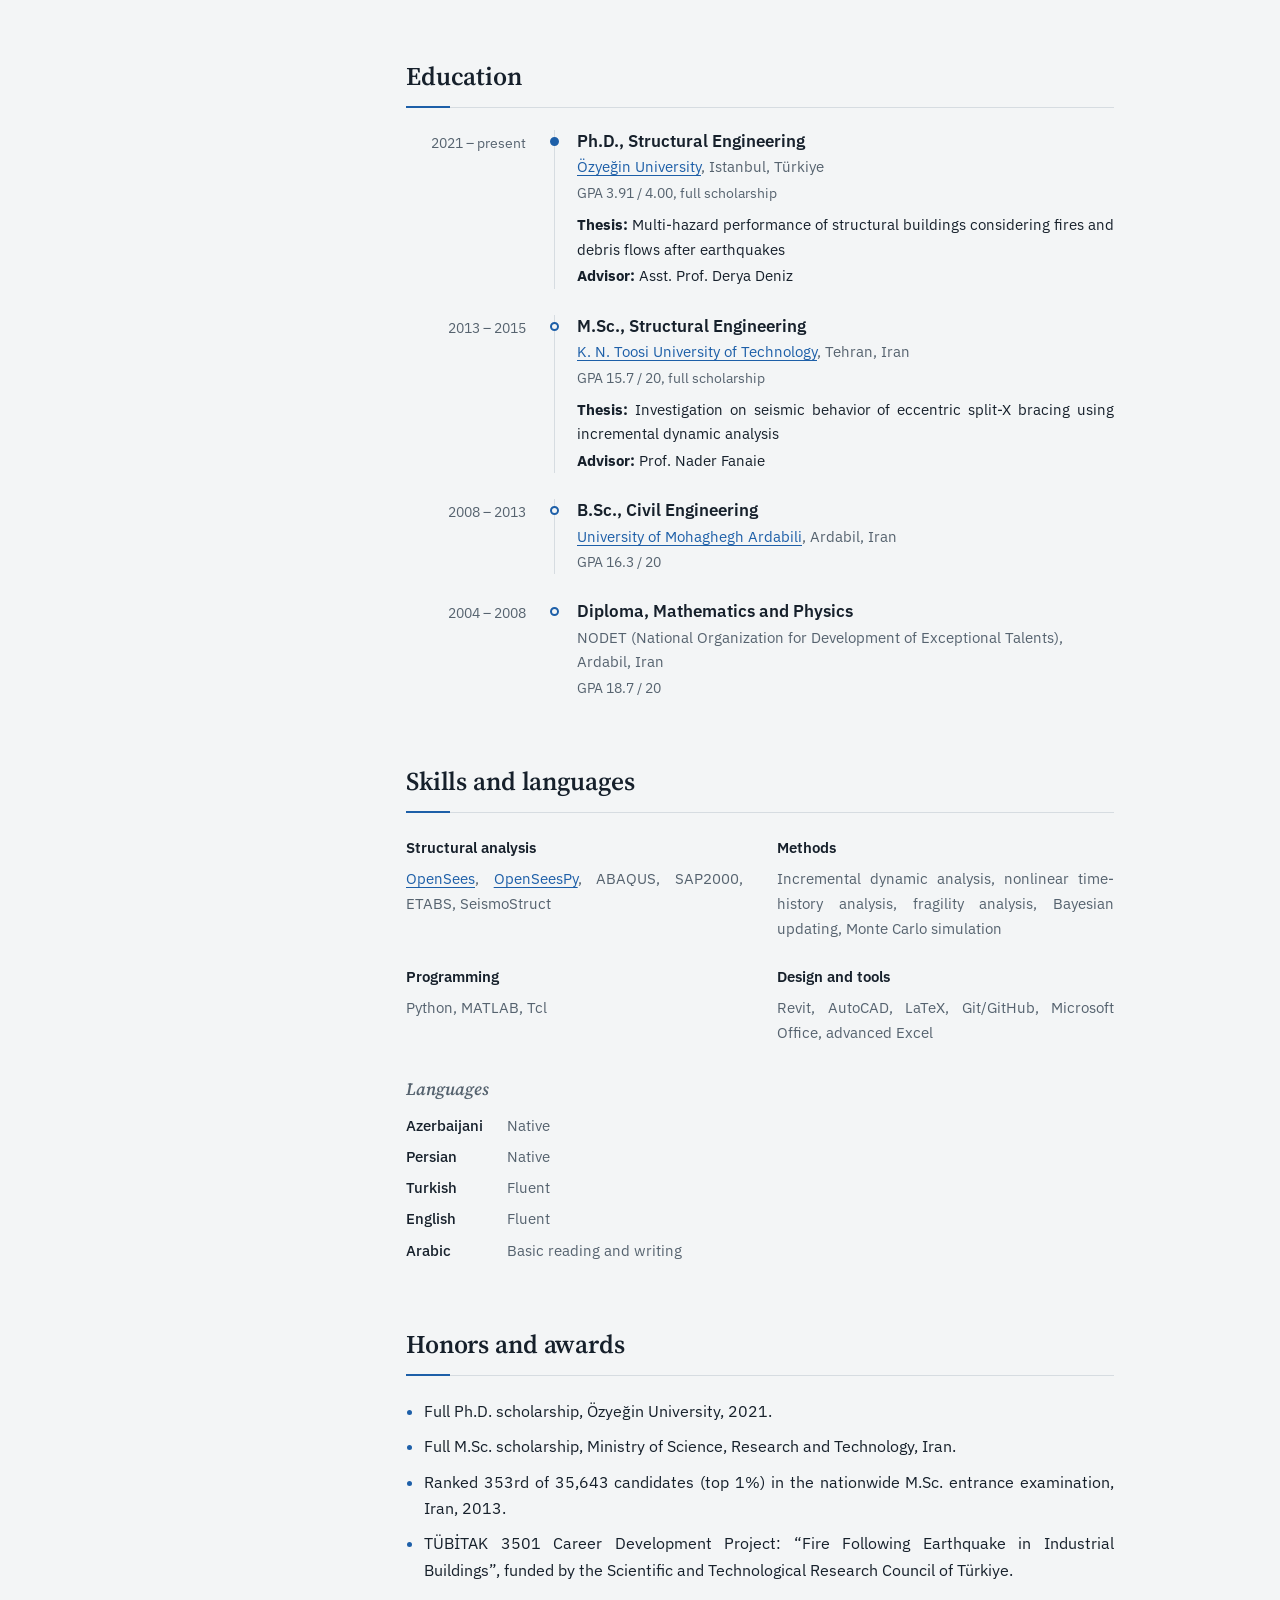
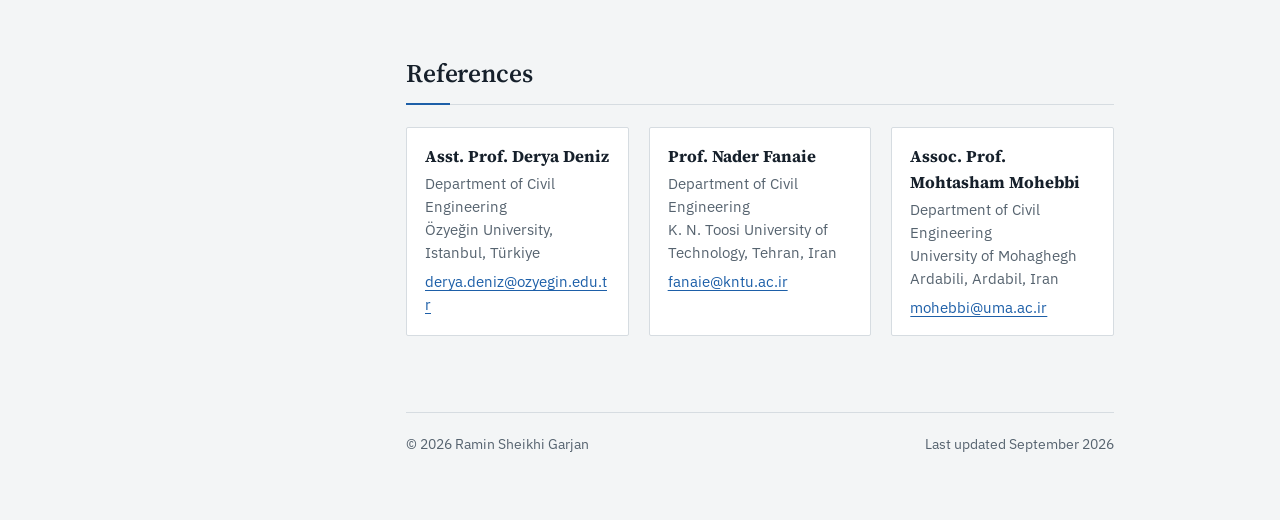
==== commit 23365ec3: "Add responsive YouTube embed styles to index.html" ====
--- a/index.html
+++ b/index.html
@@ -285,6 +285,15 @@
   .entry,.pubs li,.project{break-inside:avoid}
   a{color:inherit;text-decoration:none}
 }
+
+
+  /* YouTube embed: responsive 16:9 */
+.video-embed{
+  position:relative;width:100%;aspect-ratio:16/9;
+  background:var(--surface);border:1px solid var(--rule);border-radius:2px;overflow:hidden;
+}
+.video-embed iframe{position:absolute;inset:0;width:100%;height:100%;border:0}
+@media print{ #video{display:none} }
 </style>
 </head>
 <body>
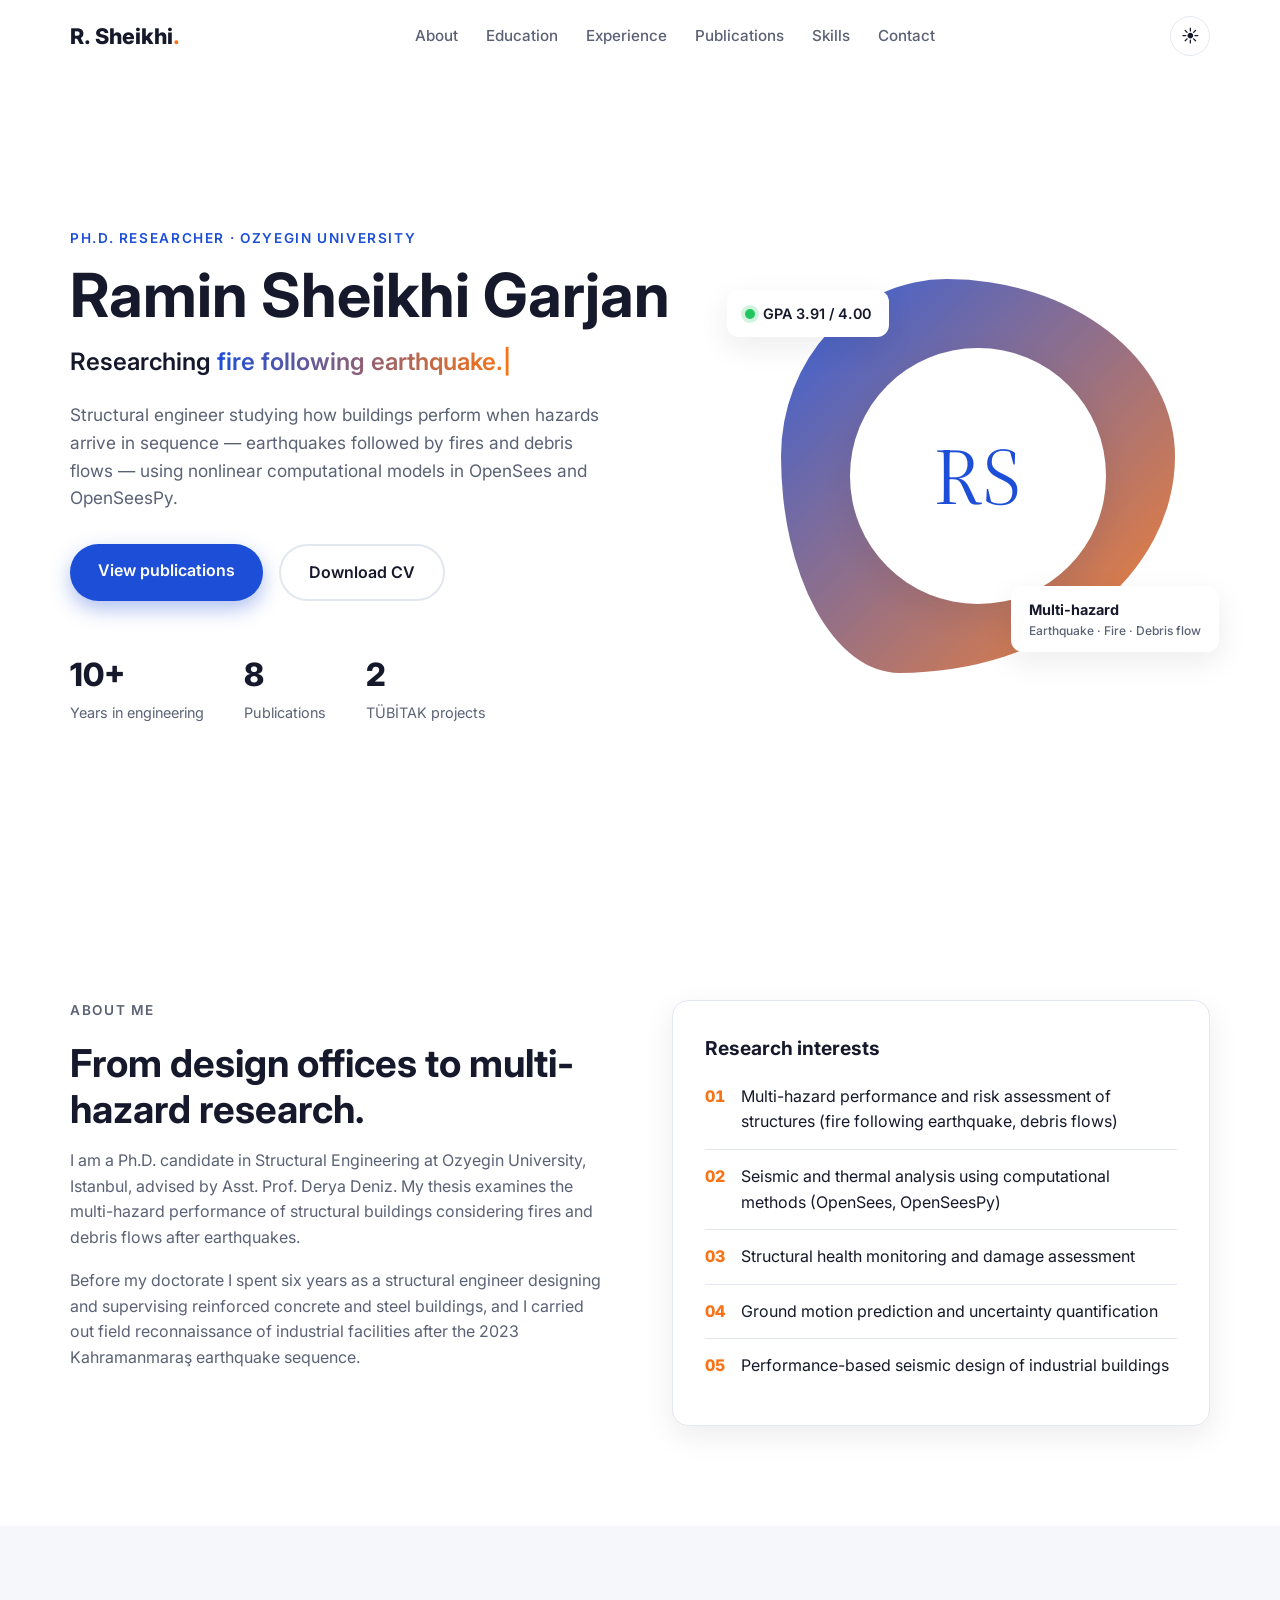
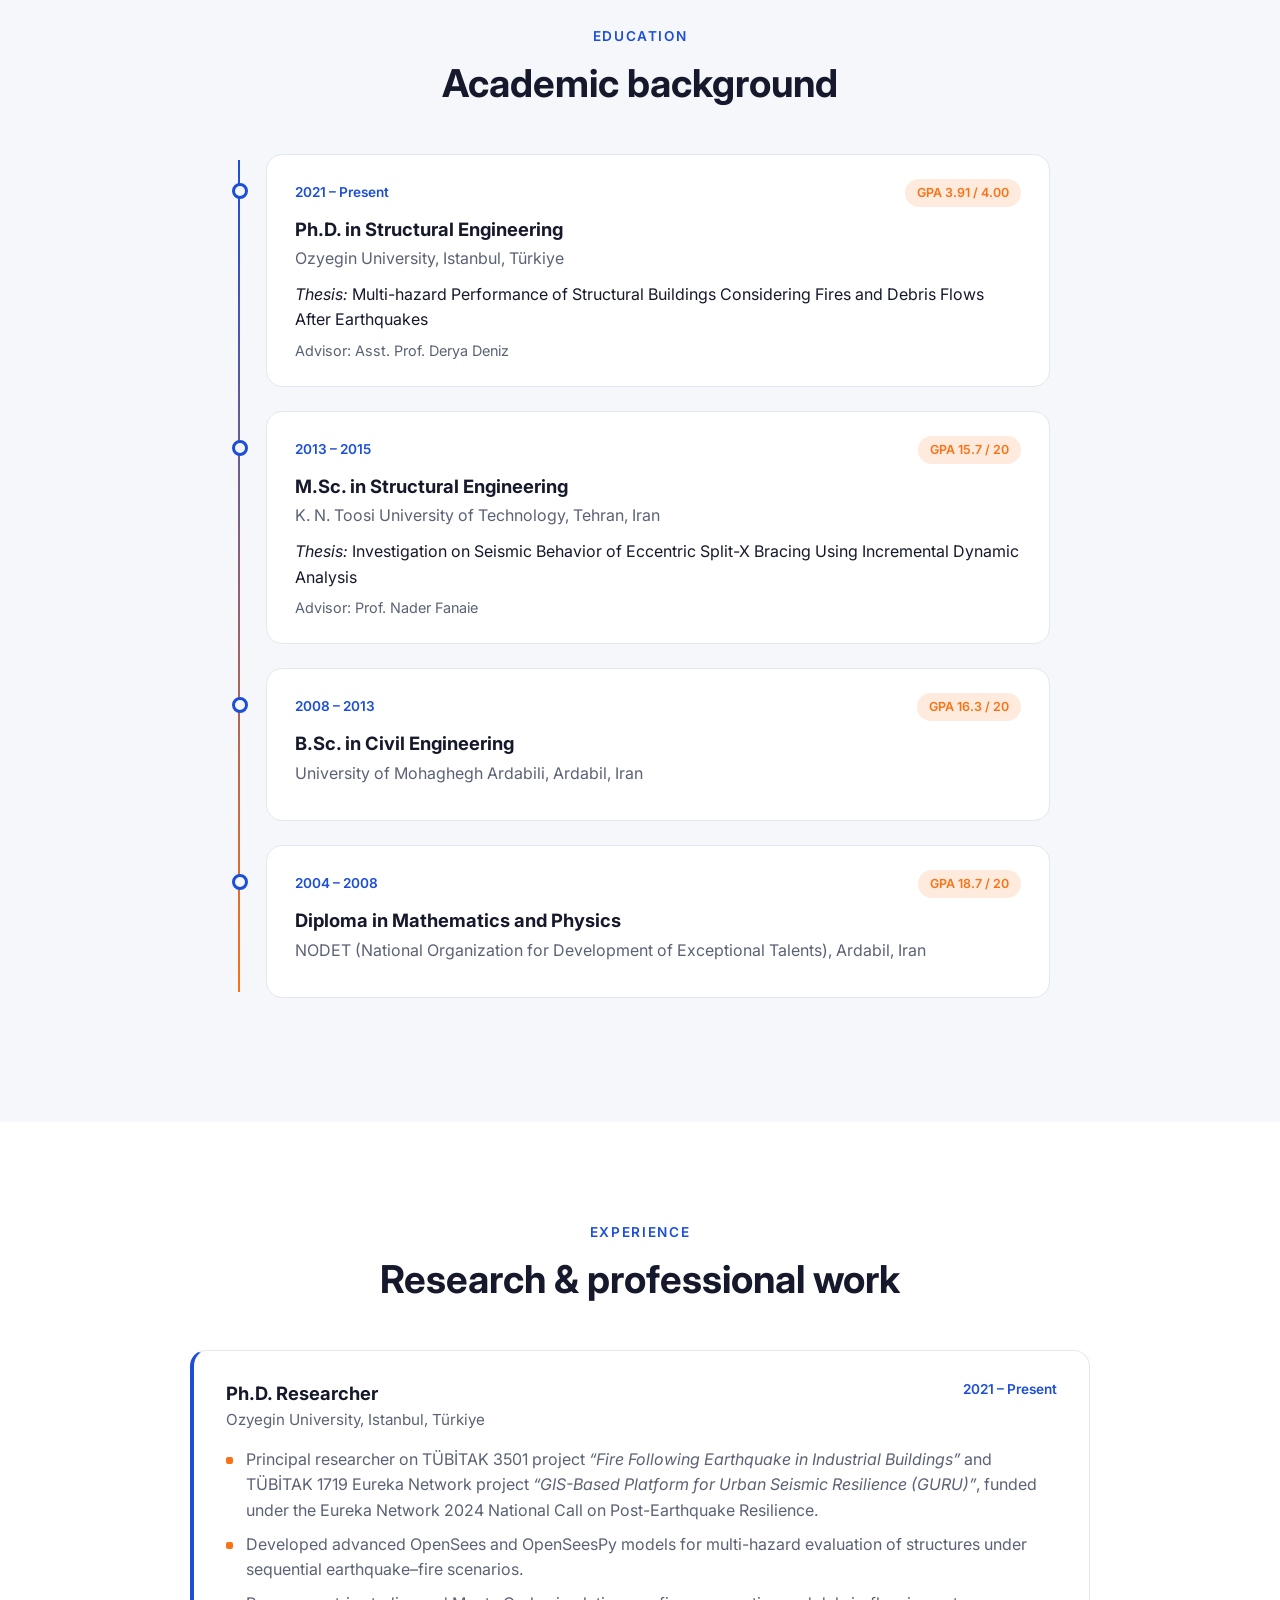
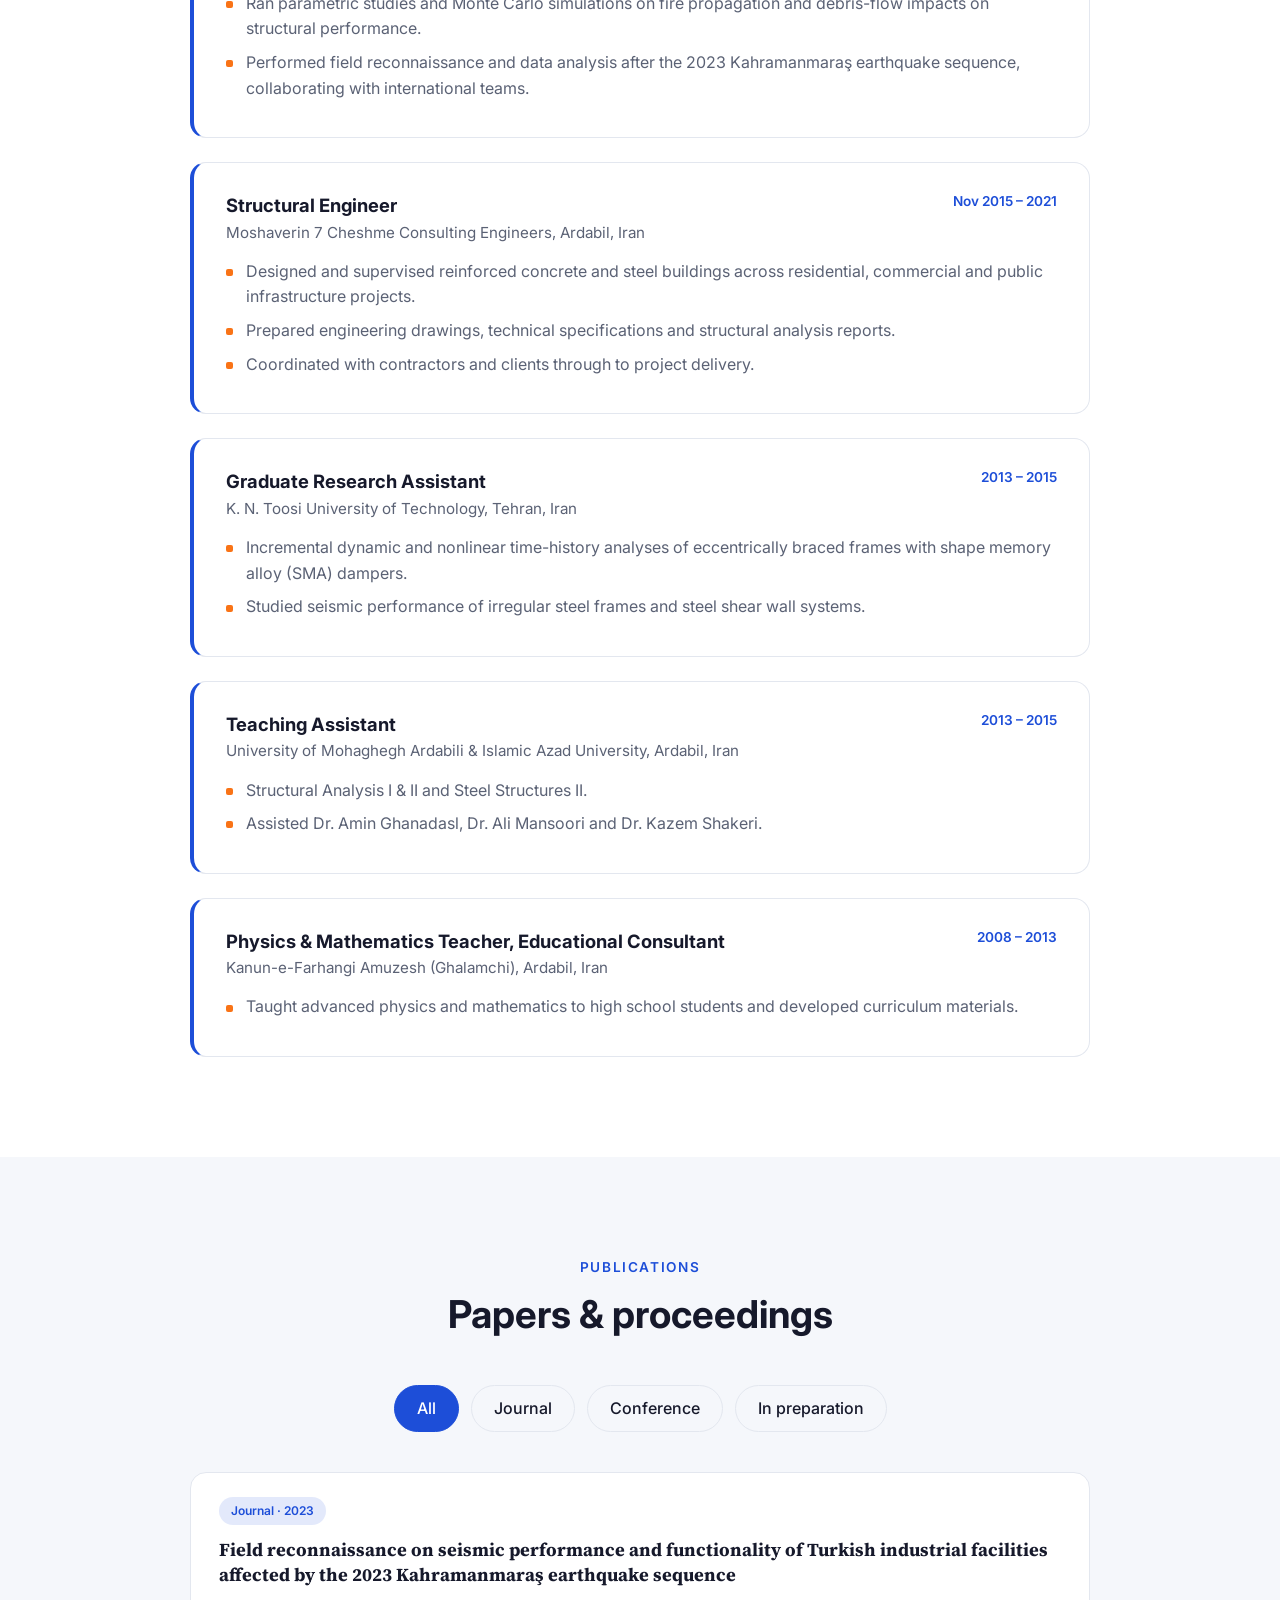
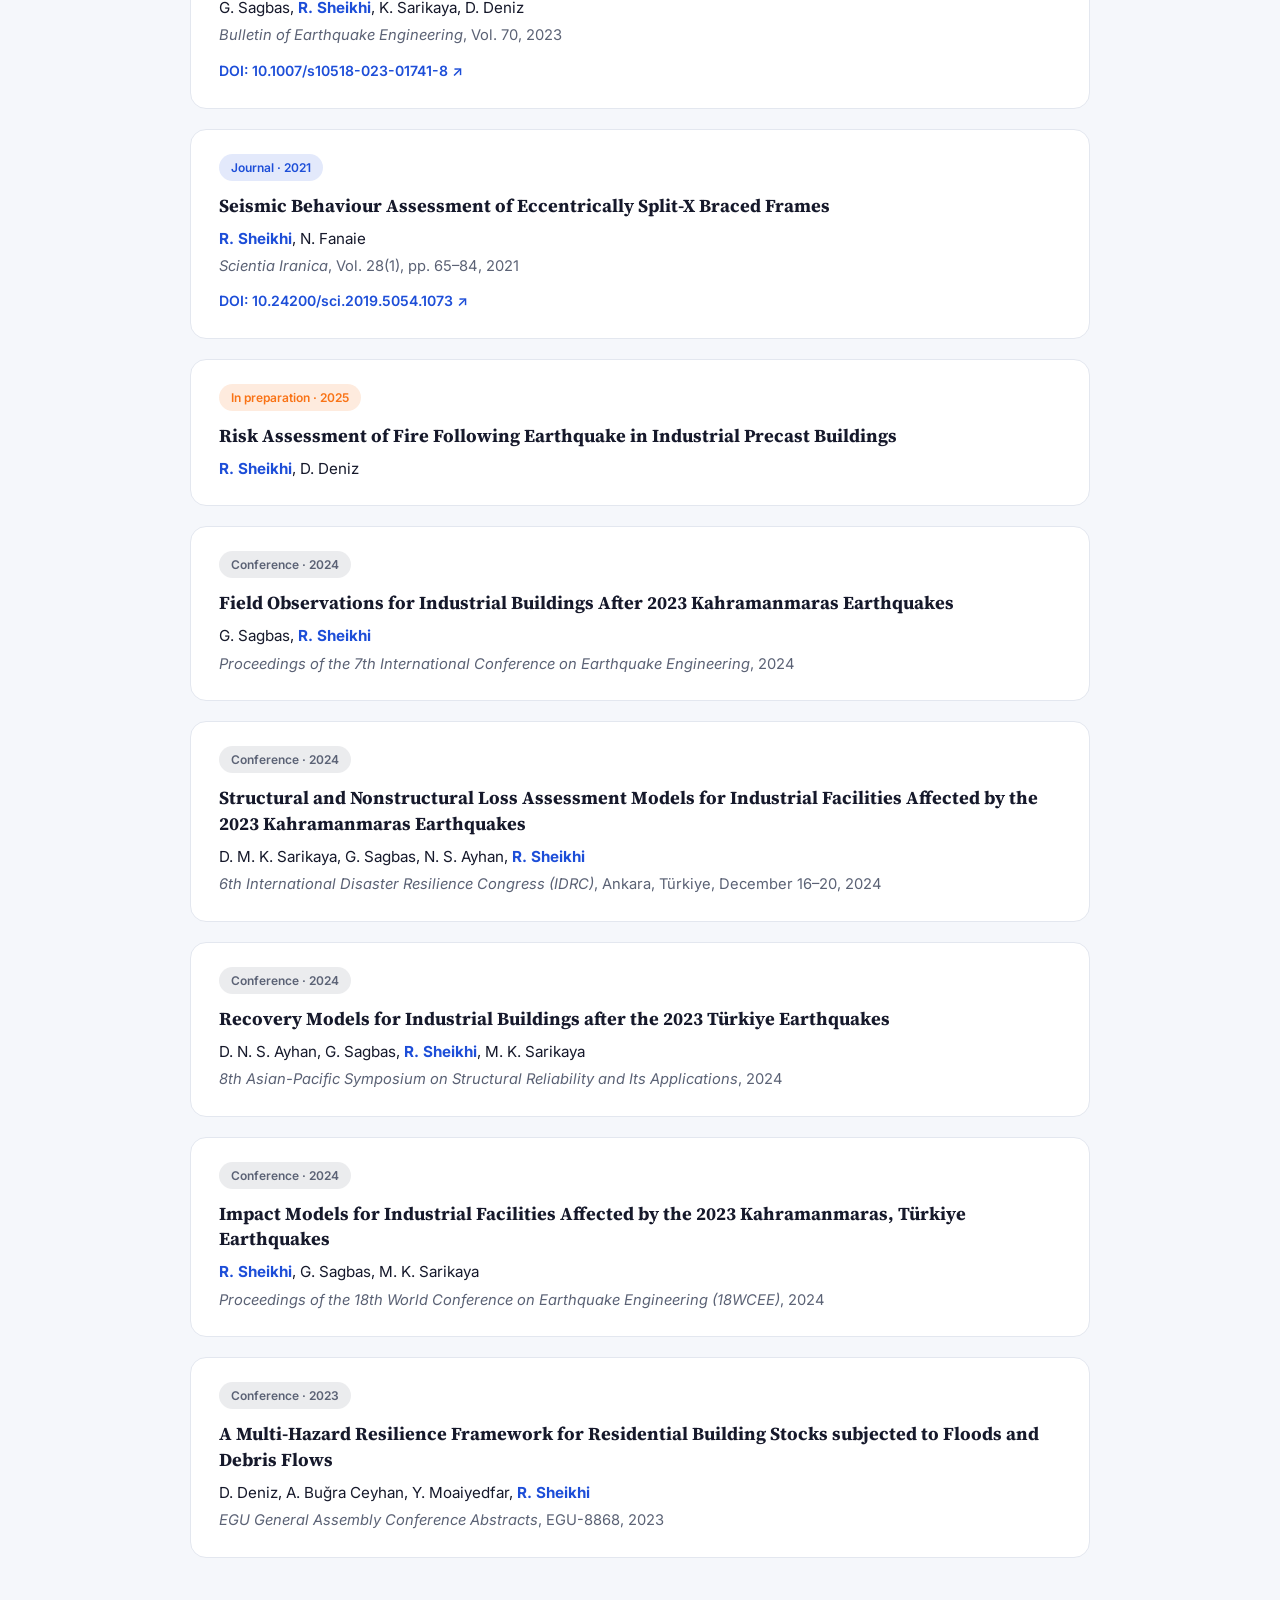
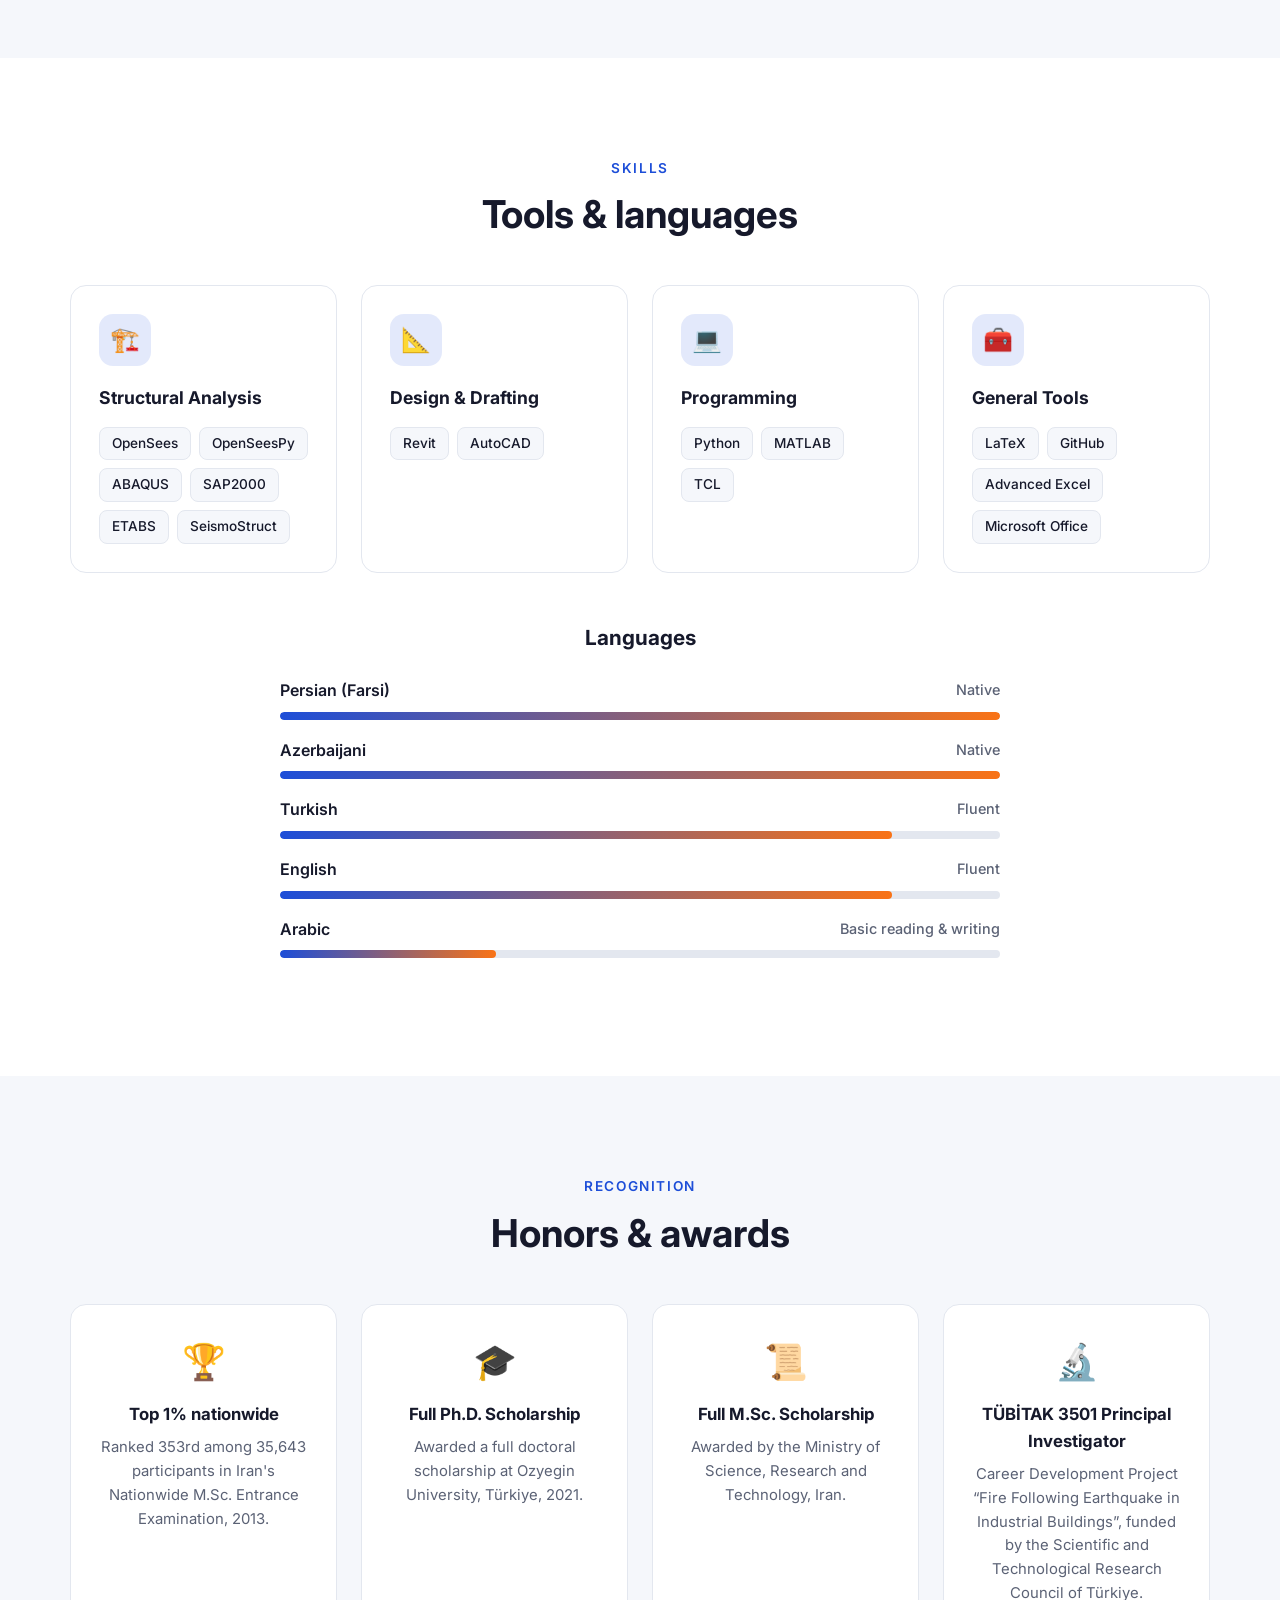
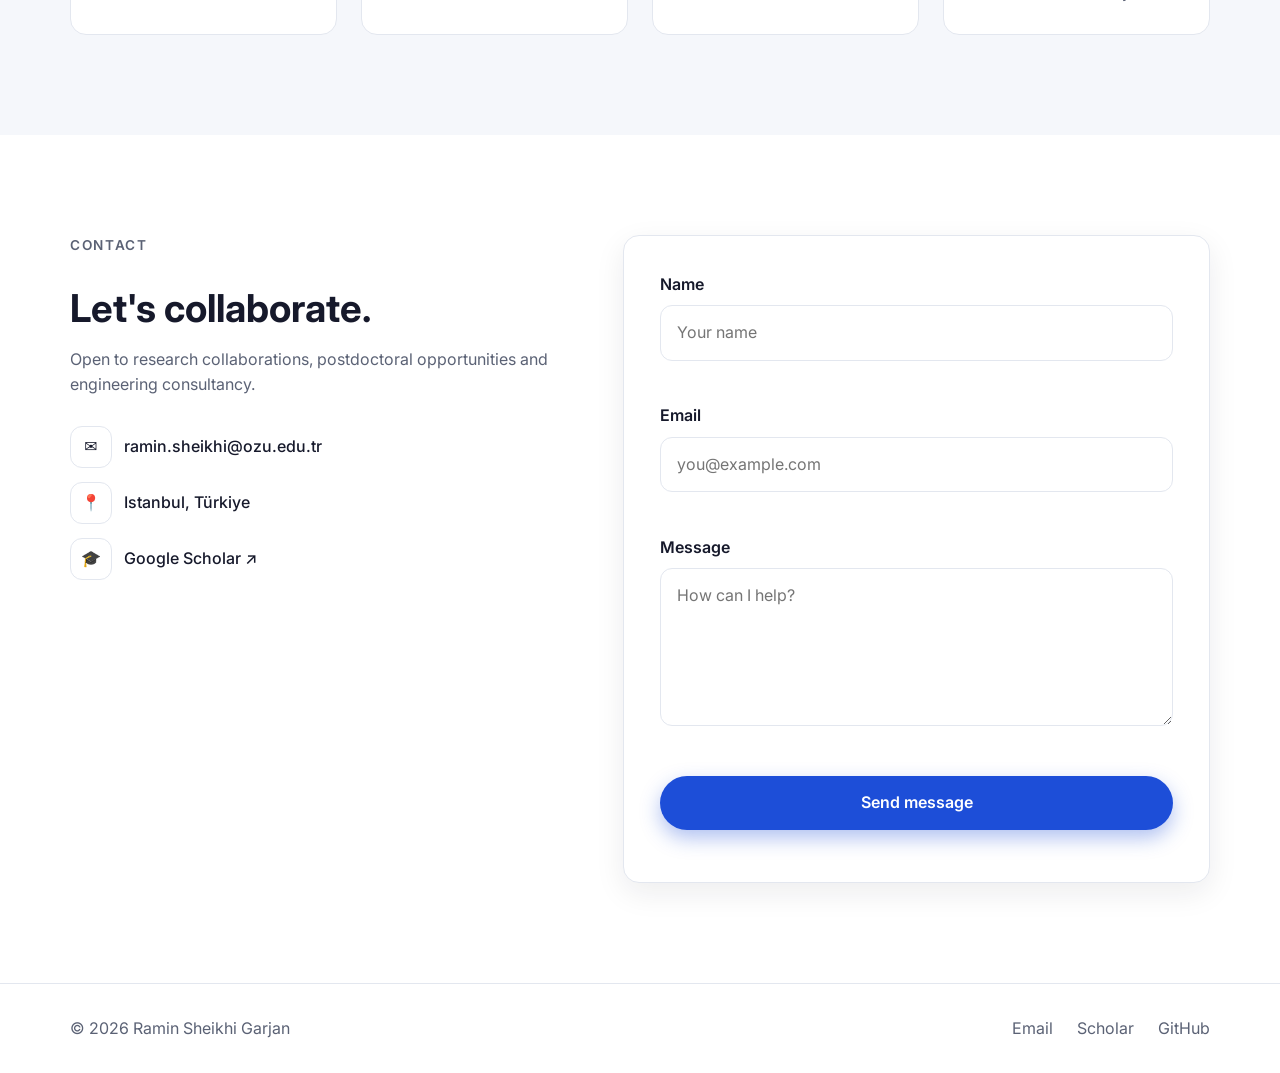
==== commit 41a70de1: "Replace homepage with new portfolio design Split into index.html, css/style.css and js/script.js, wi" ====
--- a/index.html
+++ b/index.html
@@ -1,750 +1,464 @@
 <!DOCTYPE html>
 <html lang="en">
 <head>
-<meta charset="UTF-8">
-<meta name="viewport" content="width=device-width, initial-scale=1, viewport-fit=cover">
-<title>Ramin Sheikhi Garjan | Structural &amp; Earthquake Engineering</title>
-<meta name="description" content="Ramin Sheikhi Garjan, Ph.D. candidate in Structural Engineering at Özyeğin University, Istanbul. Research on multi-hazard performance of precast industrial buildings: fire following earthquake, seismic fragility and post-earthquake assessment.">
-<meta name="author" content="Ramin Sheikhi Garjan">
-<meta property="og:title" content="Ramin Sheikhi Garjan | Structural &amp; Earthquake Engineering">
-<meta property="og:description" content="Multi-hazard performance assessment of industrial buildings: fire following earthquake, seismic fragility, post-earthquake reconnaissance.">
-<meta property="og:type" content="profile">
-<meta name="theme-color" content="#F3F5F6" media="(prefers-color-scheme: light)">
-<meta name="theme-color" content="#11171D" media="(prefers-color-scheme: dark)">
-<link rel="icon" href="data:image/svg+xml,<svg xmlns='http://www.w3.org/2000/svg' viewBox='0 0 100 100'><text y='.9em' font-size='90'>🏗️</text></svg>">
-<link rel="preconnect" href="https://fonts.googleapis.com">
-<link rel="preconnect" href="https://fonts.gstatic.com" crossorigin>
-<link href="https://fonts.googleapis.com/css2?family=IBM+Plex+Sans:ital,wght@0,400;0,500;0,600;1,400&family=Source+Serif+4:ital,opsz,wght@0,8..60,400;0,8..60,500;0,8..60,600;0,8..60,700;1,8..60,400&display=swap" rel="stylesheet">
-
-<!--
-  ============================================================
-  EDIT YOUR LINKS HERE
-  ------------------------------------------------------------
-  1. Google Scholar: replace the href of the element with
-     class="js-scholar" with your profile URL,
-     e.g. https://scholar.google.com/citations?user=XXXXXXXXXXXX
-     It currently points to a Scholar author search as a fallback.
-  2. Photo: embedded directly in this file, so no extra upload is
-     needed. To use a separate image instead, replace the long
-     src="data:image/jpeg;base64,..." with src="photo.jpg".
-  3. Optional profiles (ORCID, ResearchGate, LinkedIn): uncomment
-     the lines marked OPTIONAL in the sidebar and add your URLs.
-  ============================================================
--->
-
-<style>
-:root{
-  --bg:#F3F5F6;
-  --surface:#FFFFFF;
-  --ink:#16202B;
-  --steel:#56636F;
-  --rule:#D6DCE1;
-  --accent:#1D5FA8;
-  --accent-soft:#E4EDF7;
-  --ember:#C4471D;
-  --serif:"Source Serif 4", Georgia, "Times New Roman", serif;
-  --sans:"IBM Plex Sans", "Segoe UI", system-ui, -apple-system, Arial, sans-serif;
-  box-sizing:border-box;
-  padding-top:env(safe-area-inset-top,0px);
-  padding-bottom:env(safe-area-inset-bottom,0px);
-}
-@media (prefers-color-scheme: dark){
-  :root:not([data-theme="light"]){
-    --bg:#11171D; --surface:#182129; --ink:#E6EBEF; --steel:#9AA7B2;
-    --rule:#2B3640; --accent:#6FA8E6; --accent-soft:#1C2E42; --ember:#E8774F;
-  }
-}
-:root[data-theme="dark"]{
-  --bg:#11171D; --surface:#182129; --ink:#E6EBEF; --steel:#9AA7B2;
-  --rule:#2B3640; --accent:#6FA8E6; --accent-soft:#1C2E42; --ember:#E8774F;
-}
-*,*::before,*::after{box-sizing:inherit}
-html{scroll-behavior:smooth;scroll-padding-top:calc(env(safe-area-inset-top,0px) + 24px)}
-@media (prefers-reduced-motion: reduce){html{scroll-behavior:auto}}
-body{
-  margin:0;background:var(--bg);color:var(--ink);
-  font-family:var(--sans);font-size:1rem;line-height:1.65;
-  -webkit-font-smoothing:antialiased;text-rendering:optimizeLegibility;
-}
-a{color:var(--accent);text-decoration-thickness:1px;text-underline-offset:3px}
-a:hover{text-decoration-thickness:2px}
-a:focus-visible,button:focus-visible{outline:2px solid var(--accent);outline-offset:3px;border-radius:2px}
-img{max-width:100%;display:block}
-.skip{position:absolute;left:-9999px;top:0;background:var(--ink);color:var(--bg);padding:8px 14px;z-index:20}
-.skip:focus{left:12px;top:calc(env(safe-area-inset-top,0px) + 12px)}
-
-/* ---------- Justified running text ---------- */
-main p, main li, .theme p, .project p{
-  text-align:justify;
-  text-justify:inter-word;
-  -webkit-hyphens:auto; hyphens:auto;
-  hyphenate-limit-chars:7 3 3;
-}
-
-/* ---------- Layout ---------- */
-.shell{
-  display:grid;grid-template-columns:300px minmax(0,1fr);
-  max-width:1180px;margin:0 auto;min-height:100vh;
-}
-.sidebar{
-  position:sticky;top:0;align-self:start;height:100vh;overflow-y:auto;
-  padding:44px 32px 32px;border-right:1px solid var(--rule);
-  scrollbar-width:thin;
-}
-main{padding:52px 56px 64px;max-width:820px}
-
-/* ---------- Sidebar ---------- */
-.id{display:block}
-.portrait{
-  width:156px;aspect-ratio:372/491;margin:0 0 22px;position:relative;isolation:isolate;
-}
-.portrait img{
-  width:100%;height:100%;object-fit:cover;object-position:50% 20%;
-  border-radius:4px;border:1px solid var(--rule);background:var(--surface);
-}
-.portrait::after{
-  /* offset steel frame, like a drawing border */
-  content:"";position:absolute;inset:8px -8px -8px 8px;border:1px solid var(--accent);
-  border-radius:4px;z-index:-1;opacity:.55;
-}
-.name{
-  font-family:var(--serif);font-weight:700;font-size:2rem;line-height:1.1;
-  margin:0 0 12px;letter-spacing:-0.01em;
-}
-.role{margin:0;color:var(--steel);font-size:.95rem;line-height:1.5}
-.role a{color:inherit}
-.links{list-style:none;padding:0;margin:26px 0 0;display:grid;gap:10px;font-size:.92rem}
-.links a{display:flex;gap:10px;align-items:center;color:var(--ink);text-decoration:none;min-width:0}
-.links span{overflow-wrap:anywhere}
-.links a:hover span{text-decoration:underline;text-underline-offset:3px}
-.links svg{width:18px;height:18px;flex:none;color:var(--steel)}
-.toc{margin-top:32px;border-top:1px solid var(--rule);padding-top:18px}
-.toc ul{list-style:none;padding:0;margin:0;display:grid;gap:2px}
-.toc a{
-  display:block;padding:5px 0 5px 12px;border-left:2px solid transparent;
-  color:var(--steel);text-decoration:none;font-size:.92rem;
-  transition:color .15s,border-color .15s;
-}
-.toc a:hover{color:var(--ink)}
-.toc a.active{color:var(--ink);border-left-color:var(--accent);font-weight:500}
-
-/* ---------- Opening ---------- */
-.trace{display:block;width:100%;height:96px;margin:0 0 30px;overflow:visible}
-.trace path{fill:none;stroke:var(--ink);stroke-width:1.2;stroke-linejoin:round}
-.trace .base{stroke:var(--rule);stroke-width:1}
-.trace .mark{stroke:var(--ember);stroke-width:1;stroke-dasharray:3 3}
-.trace text{font-family:var(--sans);font-size:11px;fill:var(--steel)}
-.lede{
-  font-family:var(--serif);font-size:1.6rem;line-height:1.35;font-weight:500;
-  margin:0 0 22px;max-width:30ch;letter-spacing:-0.005em;text-wrap:balance;
-}
-main .lede{text-align:left;hyphens:manual}
-.intro p{max-width:68ch}
-
-/* ---------- Sections ---------- */
-section{padding-top:60px}
-h2{
-  font-family:var(--serif);font-size:1.6rem;font-weight:600;margin:0 0 22px;
-  padding-bottom:10px;border-bottom:1px solid var(--rule);letter-spacing:-0.005em;
-  position:relative;
-}
-h2::after{
-  content:"";position:absolute;left:0;bottom:-1px;width:44px;height:2px;background:var(--accent);
-}
-h3{font-family:var(--serif);font-size:1.08rem;font-weight:600;font-style:italic;margin:30px 0 10px;color:var(--steel)}
-p{margin:0 0 14px}
-
-/* research themes */
-.themes{display:grid;grid-template-columns:repeat(auto-fit,minmax(230px,1fr));gap:26px 34px}
-.theme{padding-top:12px;border-top:1px solid var(--rule)}
-.theme h4{font-family:var(--serif);font-size:1.1rem;font-weight:600;margin:0 0 6px;line-height:1.3}
-.theme p{font-size:.95rem;color:var(--steel);margin:0}
-
-/* projects */
-.project{
-  background:var(--surface);border:1px solid var(--rule);border-left:3px solid var(--accent);
-  padding:20px 24px;margin-bottom:16px;border-radius:2px;
-}
-.project h4{font-family:var(--serif);font-size:1.15rem;font-weight:600;margin:0 0 4px;line-height:1.35}
-.project .meta{font-size:.88rem;color:var(--steel);margin-bottom:10px}
-.project p{font-size:.95rem;margin:0}
-
-/* timeline entries: a real chronology, so a rail with nodes */
-.timeline{position:relative}
-.entry{
-  display:grid;grid-template-columns:120px minmax(0,1fr);gap:4px 28px;
-  padding:0 0 26px;position:relative;
-}
-.entry:last-child{padding-bottom:0}
-.when{font-size:.88rem;color:var(--steel);font-variant-numeric:tabular-nums;padding-top:2px;text-align:right}
-.what{position:relative;padding-left:22px;border-left:1px solid var(--rule)}
-.entry:last-child .what{border-left-color:transparent}
-.what::before{
-  content:"";position:absolute;left:-5px;top:7px;width:9px;height:9px;border-radius:50%;
-  background:var(--bg);border:2px solid var(--accent);
-}
-.entry.current .what::before{background:var(--accent)}
-.what h4{margin:0;font-size:1.04rem;font-weight:600;line-height:1.4}
-.what .where{color:var(--steel);font-size:.93rem;margin:2px 0 0}
-.what .detail{color:var(--steel);font-size:.88rem;margin:2px 0 0}
-.what ul{margin:10px 0 0;padding-left:18px}
-.what li{margin-bottom:6px;font-size:.95rem}
-.what li::marker{color:var(--steel)}
-.what .note{font-size:.93rem;margin:8px 0 0}
-.what .note + .note{margin-top:2px}
-
-/* publications */
-.pubs{list-style:none;padding:0;margin:0}
-.pubs li{
-  display:grid;grid-template-columns:40px minmax(0,1fr);gap:0 10px;
-  padding:14px 0;border-top:1px solid var(--rule);font-size:.95rem;text-align:left;
-}
-.pubs li:first-child{border-top:0;padding-top:4px}
-.pubs li::before{
-  content:attr(data-id);font-size:.82rem;font-weight:600;color:var(--accent);
-  font-variant-numeric:tabular-nums;padding-top:2px;
-}
-.pub-title{font-family:var(--serif);font-size:1.02rem;font-weight:600;display:block;margin-bottom:3px;line-height:1.45}
-.pub-authors{display:block;color:var(--steel)}
-.pub-authors b{color:var(--ink);font-weight:600}
-.pub-venue{display:block;font-style:italic}
-.pub-links{display:flex;flex-wrap:wrap;gap:8px;margin-top:8px}
-.tag{
-  display:inline-block;font-size:.8rem;padding:2px 9px;border:1px solid var(--rule);
-  border-radius:3px;color:var(--steel);text-decoration:none;background:var(--surface);
-}
-a.tag:hover{border-color:var(--accent);color:var(--accent)}
-.status{color:var(--ember);border-color:currentColor;background:transparent}
-
-/* skills */
-.skills{display:grid;grid-template-columns:repeat(auto-fit,minmax(220px,1fr));gap:22px 34px}
-.skills h4{font-size:.95rem;font-weight:600;margin:0 0 6px}
-.skills p{font-size:.95rem;color:var(--steel);margin:0}
-.lang{display:grid;grid-template-columns:auto 1fr;gap:6px 24px;font-size:.95rem;margin:0}
-.lang dt{font-weight:500}
-.lang dd{margin:0;color:var(--steel)}
-
-/* awards */
-.awards{padding-left:18px;margin:0}
-.awards li{margin-bottom:9px}
-.awards li::marker{color:var(--accent)}
-
-/* references */
-.refs{display:grid;grid-template-columns:repeat(auto-fit,minmax(220px,1fr));gap:20px}
-.ref{font-size:.93rem;line-height:1.55;padding:16px 18px;background:var(--surface);border:1px solid var(--rule);border-radius:2px}
-.ref strong{display:block;font-family:var(--serif);font-size:1.04rem;margin-bottom:2px}
-.ref span{display:block;color:var(--steel)}
-.ref a{display:inline-block;margin-top:6px;overflow-wrap:anywhere}
-
-footer{
-  margin-top:76px;padding-top:20px;border-top:1px solid var(--rule);
-  font-size:.85rem;color:var(--steel);display:flex;justify-content:space-between;flex-wrap:wrap;gap:8px;
-}
-
-/* ---------- Responsive ---------- */
-@media (max-width: 900px){
-  .shell{display:block}
-  .sidebar{
-    position:static;height:auto;border-right:0;border-bottom:1px solid var(--rule);
-    padding:32px 24px 0;overflow:visible;
-  }
-  .id{display:grid;grid-template-columns:104px minmax(0,1fr);gap:0 20px;align-items:center}
-  .portrait{width:104px;margin:0}
-  .portrait::after{inset:6px -6px -6px 6px}
-  .name{font-size:1.65rem}
-  .links{grid-template-columns:repeat(auto-fit,minmax(210px,1fr));gap:10px 20px}
-  .toc{
-    position:sticky;top:0;margin:26px -24px 0;padding:0;background:var(--bg);
-    border-top:1px solid var(--rule);z-index:5;padding-top:env(safe-area-inset-top,0px);
-  }
-  .toc ul{display:flex;overflow-x:auto;gap:0;padding:0 16px;scrollbar-width:none}
-  .toc ul::-webkit-scrollbar{display:none}
-  .toc a{white-space:nowrap;border-left:0;border-bottom:2px solid transparent;padding:12px 10px}
-  .toc a.active{border-bottom-color:var(--accent)}
-  main{padding:32px 24px 48px}
-  .lede{font-size:1.35rem}
-  html{scroll-padding-top:calc(env(safe-area-inset-top,0px) + 60px)}
-}
-@media (max-width: 560px){
-  .id{grid-template-columns:84px minmax(0,1fr);gap:0 16px}
-  .portrait{width:84px}
-  .name{font-size:1.4rem;margin-bottom:6px}
-  .role{font-size:.88rem}
-  .entry{grid-template-columns:1fr}
-  .when{text-align:left;padding:0 0 4px 22px;border-left:1px solid var(--rule)}
-  .entry:last-child .when{border-left-color:var(--rule)}
-  .pubs li{grid-template-columns:34px minmax(0,1fr)}
-}
-@media print{
-  :root{--bg:#fff;--surface:#fff;--ink:#000;--steel:#333;--rule:#bbb;--accent:#000}
-  .sidebar{position:static;height:auto;border:0;padding:0}
-  .toc,.trace,.skip{display:none}
-  .shell{display:block}
-  main{padding:0;max-width:none}
-  section{padding-top:28px;break-inside:auto}
-  .entry,.pubs li,.project{break-inside:avoid}
-  a{color:inherit;text-decoration:none}
-}
-
-
-  /* YouTube embed: responsive 16:9 */
-.video-embed{
-  position:relative;width:100%;aspect-ratio:16/9;
-  background:var(--surface);border:1px solid var(--rule);border-radius:2px;overflow:hidden;
-}
-.video-embed iframe{position:absolute;inset:0;width:100%;height:100%;border:0}
-@media print{ #video{display:none} }
-</style>
+  <meta charset="UTF-8">
+  <meta name="viewport" content="width=device-width, initial-scale=1.0">
+  <meta name="description" content="Ramin Sheikhi Garjan — Ph.D. researcher in Structural Engineering at Ozyegin University, working on multi-hazard performance of buildings.">
+  <title>Ramin Sheikhi Garjan — Structural Engineer</title>
+
+  <link rel="preconnect" href="https://fonts.googleapis.com">
+  <link rel="preconnect" href="https://fonts.gstatic.com" crossorigin>
+  <link href="https://fonts.googleapis.com/css2?family=Inter:wght@400;500;600;700;800&family=Source+Serif+4:ital,wght@0,600;1,400&display=swap" rel="stylesheet">
+
+  <link rel="stylesheet" href="css/style.css">
 </head>
 <body>
-<a class="skip" href="#main">Skip to content</a>
-<div class="shell">
-
-  <!-- ===================== SIDEBAR ===================== -->
-  <aside class="sidebar">
-    <div class="id">
-      <figure class="portrait">
-        <img src="[data-uri]" width="372" height="491" alt="Portrait of Ramin Sheikhi Garjan">
-      </figure>
-      <div>
-        <h1 class="name">Ramin Sheikhi Garjan</h1>
-        <p class="role">Ph.D. Candidate, Structural Engineering<br>
-          Department of Civil Engineering<br>
-          <a href="https://www.ozyegin.edu.tr/en" target="_blank" rel="noopener">Özyeğin University</a>, Istanbul, Türkiye</p>
+
+  <!-- ========== HEADER / NAV ========== -->
+  <header class="header" id="header">
+    <nav class="nav container">
+      <a href="#home" class="logo">R. Sheikhi<span>.</span></a>
+
+      <ul class="nav__menu" id="navMenu">
+        <li><a href="#about" class="nav__link">About</a></li>
+        <li><a href="#education" class="nav__link">Education</a></li>
+        <li><a href="#experience" class="nav__link">Experience</a></li>
+        <li><a href="#publications" class="nav__link">Publications</a></li>
+        <li><a href="#skills" class="nav__link">Skills</a></li>
+        <li><a href="#contact" class="nav__link">Contact</a></li>
+      </ul>
+
+      <div class="nav__actions">
+        <button class="icon-btn" id="themeToggle" aria-label="Toggle dark mode">
+          <span class="icon-sun">☀</span>
+          <span class="icon-moon">☾</span>
+        </button>
+        <button class="nav__toggle" id="navToggle" aria-label="Open menu" aria-expanded="false">
+          <span></span><span></span><span></span>
+        </button>
+      </div>
+    </nav>
+  </header>
+
+  <main>
+    <!-- ========== HERO ========== -->
+    <section class="hero" id="home">
+      <div class="container hero__inner">
+        <div class="hero__text">
+          <p class="eyebrow">Ph.D. Researcher · Ozyegin University</p>
+          <h1 class="hero__title">
+            Ramin Sheikhi Garjan
+          </h1>
+          <p class="hero__sub">
+            Researching <span class="gradient-text" id="typed"></span><span class="cursor">|</span>
+          </p>
+          <p class="hero__desc">
+            Structural engineer studying how buildings perform when hazards arrive in sequence —
+            earthquakes followed by fires and debris flows — using nonlinear computational models
+            in OpenSees and OpenSeesPy.
+          </p>
+          <div class="hero__buttons">
+            <a href="#publications" class="btn btn--primary">View publications</a>
+            <a href="Ramin_Sheikhi_Resume.pdf" class="btn btn--ghost" download>Download CV</a>
+          </div>
+
+          <ul class="stats">
+            <li><strong class="counter" data-target="10" data-suffix="+">0</strong><span>Years in engineering</span></li>
+            <li><strong class="counter" data-target="8">0</strong><span>Publications</span></li>
+            <li><strong class="counter" data-target="2">0</strong><span>TÜBİTAK projects</span></li>
+          </ul>
+        </div>
+
+        <div class="hero__visual" aria-hidden="true">
+          <div class="blob"></div>
+          <div class="card-float card-float--1">
+            <span class="dot dot--green"></span> GPA 3.91 / 4.00
+          </div>
+          <div class="card-float card-float--2">
+            <strong>Multi-hazard</strong>
+            <small>Earthquake · Fire · Debris flow</small>
+          </div>
+          <div class="avatar">RS</div>
+        </div>
+      </div>
+    </section>
+
+    <!-- ========== ABOUT / RESEARCH INTERESTS ========== -->
+    <section class="section" id="about">
+      <div class="container about">
+        <div class="about__content reveal">
+          <p class="eyebrow">About me</p>
+          <h2 class="section__title">From design offices to multi-hazard research.</h2>
+          <p>
+            I am a Ph.D. candidate in Structural Engineering at Ozyegin University, Istanbul,
+            advised by Asst. Prof. Derya Deniz. My thesis examines the multi-hazard performance of
+            structural buildings considering fires and debris flows after earthquakes.
+          </p>
+          <p>
+            Before my doctorate I spent six years as a structural engineer designing and supervising
+            reinforced concrete and steel buildings, and I carried out field reconnaissance of
+            industrial facilities after the 2023 Kahramanmaraş earthquake sequence.
+          </p>
+        </div>
+
+        <div class="interests reveal">
+          <h3 class="interests__title">Research interests</h3>
+          <ul class="interests__list">
+            <li><span>01</span>Multi-hazard performance and risk assessment of structures (fire following earthquake, debris flows)</li>
+            <li><span>02</span>Seismic and thermal analysis using computational methods (OpenSees, OpenSeesPy)</li>
+            <li><span>03</span>Structural health monitoring and damage assessment</li>
+            <li><span>04</span>Ground motion prediction and uncertainty quantification</li>
+            <li><span>05</span>Performance-based seismic design of industrial buildings</li>
+          </ul>
+        </div>
+      </div>
+    </section>
+
+    <!-- ========== EDUCATION ========== -->
+    <section class="section section--alt" id="education">
+      <div class="container">
+        <div class="section__head reveal">
+          <p class="eyebrow">Education</p>
+          <h2 class="section__title">Academic background</h2>
+        </div>
+
+        <ol class="timeline">
+          <li class="timeline__item reveal">
+            <div class="timeline__meta">
+              <span class="timeline__date">2021 – Present</span>
+              <span class="badge">GPA 3.91 / 4.00</span>
+            </div>
+            <h3>Ph.D. in Structural Engineering</h3>
+            <p class="timeline__place">Ozyegin University, Istanbul, Türkiye</p>
+            <p><em>Thesis:</em> Multi-hazard Performance of Structural Buildings Considering Fires and Debris Flows After Earthquakes</p>
+            <p class="timeline__note">Advisor: Asst. Prof. Derya Deniz</p>
+          </li>
+          <li class="timeline__item reveal">
+            <div class="timeline__meta">
+              <span class="timeline__date">2013 – 2015</span>
+              <span class="badge">GPA 15.7 / 20</span>
+            </div>
+            <h3>M.Sc. in Structural Engineering</h3>
+            <p class="timeline__place">K. N. Toosi University of Technology, Tehran, Iran</p>
+            <p><em>Thesis:</em> Investigation on Seismic Behavior of Eccentric Split-X Bracing Using Incremental Dynamic Analysis</p>
+            <p class="timeline__note">Advisor: Prof. Nader Fanaie</p>
+          </li>
+          <li class="timeline__item reveal">
+            <div class="timeline__meta">
+              <span class="timeline__date">2008 – 2013</span>
+              <span class="badge">GPA 16.3 / 20</span>
+            </div>
+            <h3>B.Sc. in Civil Engineering</h3>
+            <p class="timeline__place">University of Mohaghegh Ardabili, Ardabil, Iran</p>
+          </li>
+          <li class="timeline__item reveal">
+            <div class="timeline__meta">
+              <span class="timeline__date">2004 – 2008</span>
+              <span class="badge">GPA 18.7 / 20</span>
+            </div>
+            <h3>Diploma in Mathematics and Physics</h3>
+            <p class="timeline__place">NODET (National Organization for Development of Exceptional Talents), Ardabil, Iran</p>
+          </li>
+        </ol>
+      </div>
+    </section>
+
+    <!-- ========== EXPERIENCE ========== -->
+    <section class="section" id="experience">
+      <div class="container">
+        <div class="section__head reveal">
+          <p class="eyebrow">Experience</p>
+          <h2 class="section__title">Research & professional work</h2>
+        </div>
+
+        <div class="experience">
+          <article class="job reveal">
+            <div class="job__head">
+              <div>
+                <h3>Ph.D. Researcher</h3>
+                <p class="job__place">Ozyegin University, Istanbul, Türkiye</p>
+              </div>
+              <span class="timeline__date">2021 – Present</span>
+            </div>
+            <ul>
+              <li>Principal researcher on TÜBİTAK 3501 project <em>“Fire Following Earthquake in Industrial Buildings”</em> and TÜBİTAK 1719 Eureka Network project <em>“GIS-Based Platform for Urban Seismic Resilience (GURU)”</em>, funded under the Eureka Network 2024 National Call on Post-Earthquake Resilience.</li>
+              <li>Developed advanced OpenSees and OpenSeesPy models for multi-hazard evaluation of structures under sequential earthquake–fire scenarios.</li>
+              <li>Ran parametric studies and Monte Carlo simulations on fire propagation and debris-flow impacts on structural performance.</li>
+              <li>Performed field reconnaissance and data analysis after the 2023 Kahramanmaraş earthquake sequence, collaborating with international teams.</li>
+            </ul>
+          </article>
+
+          <article class="job reveal">
+            <div class="job__head">
+              <div>
+                <h3>Structural Engineer</h3>
+                <p class="job__place">Moshaverin 7 Cheshme Consulting Engineers, Ardabil, Iran</p>
+              </div>
+              <span class="timeline__date">Nov 2015 – 2021</span>
+            </div>
+            <ul>
+              <li>Designed and supervised reinforced concrete and steel buildings across residential, commercial and public infrastructure projects.</li>
+              <li>Prepared engineering drawings, technical specifications and structural analysis reports.</li>
+              <li>Coordinated with contractors and clients through to project delivery.</li>
+            </ul>
+          </article>
+
+          <article class="job reveal">
+            <div class="job__head">
+              <div>
+                <h3>Graduate Research Assistant</h3>
+                <p class="job__place">K. N. Toosi University of Technology, Tehran, Iran</p>
+              </div>
+              <span class="timeline__date">2013 – 2015</span>
+            </div>
+            <ul>
+              <li>Incremental dynamic and nonlinear time-history analyses of eccentrically braced frames with shape memory alloy (SMA) dampers.</li>
+              <li>Studied seismic performance of irregular steel frames and steel shear wall systems.</li>
+            </ul>
+          </article>
+
+          <article class="job reveal">
+            <div class="job__head">
+              <div>
+                <h3>Teaching Assistant</h3>
+                <p class="job__place">University of Mohaghegh Ardabili & Islamic Azad University, Ardabil, Iran</p>
+              </div>
+              <span class="timeline__date">2013 – 2015</span>
+            </div>
+            <ul>
+              <li>Structural Analysis I & II and Steel Structures II.</li>
+              <li>Assisted Dr. Amin Ghanadasl, Dr. Ali Mansoori and Dr. Kazem Shakeri.</li>
+            </ul>
+          </article>
+
+          <article class="job reveal">
+            <div class="job__head">
+              <div>
+                <h3>Physics & Mathematics Teacher, Educational Consultant</h3>
+                <p class="job__place">Kanun-e-Farhangi Amuzesh (Ghalamchi), Ardabil, Iran</p>
+              </div>
+              <span class="timeline__date">2008 – 2013</span>
+            </div>
+            <ul>
+              <li>Taught advanced physics and mathematics to high school students and developed curriculum materials.</li>
+            </ul>
+          </article>
+        </div>
+      </div>
+    </section>
+
+    <!-- ========== PUBLICATIONS ========== -->
+    <section class="section section--alt" id="publications">
+      <div class="container">
+        <div class="section__head reveal">
+          <p class="eyebrow">Publications</p>
+          <h2 class="section__title">Papers & proceedings</h2>
+        </div>
+
+        <div class="filters reveal">
+          <button class="filter active" data-filter="all">All</button>
+          <button class="filter" data-filter="journal">Journal</button>
+          <button class="filter" data-filter="conference">Conference</button>
+          <button class="filter" data-filter="preparation">In preparation</button>
+        </div>
+
+        <ol class="pubs">
+          <li class="pub reveal" data-category="journal">
+            <span class="tag tag--journal">Journal · 2023</span>
+            <h3>Field reconnaissance on seismic performance and functionality of Turkish industrial facilities affected by the 2023 Kahramanmaraş earthquake sequence</h3>
+            <p class="pub__authors">G. Sagbas, <strong>R. Sheikhi</strong>, K. Sarikaya, D. Deniz</p>
+            <p class="pub__venue"><em>Bulletin of Earthquake Engineering</em>, Vol. 70, 2023</p>
+            <a class="pub__link" href="https://doi.org/10.1007/s10518-023-01741-8" target="_blank" rel="noopener">DOI: 10.1007/s10518-023-01741-8 ↗</a>
+          </li>
+          <li class="pub reveal" data-category="journal">
+            <span class="tag tag--journal">Journal · 2021</span>
+            <h3>Seismic Behaviour Assessment of Eccentrically Split-X Braced Frames</h3>
+            <p class="pub__authors"><strong>R. Sheikhi</strong>, N. Fanaie</p>
+            <p class="pub__venue"><em>Scientia Iranica</em>, Vol. 28(1), pp. 65–84, 2021</p>
+            <a class="pub__link" href="https://doi.org/10.24200/sci.2019.5054.1073" target="_blank" rel="noopener">DOI: 10.24200/sci.2019.5054.1073 ↗</a>
+          </li>
+          <li class="pub reveal" data-category="preparation">
+            <span class="tag tag--prep">In preparation · 2025</span>
+            <h3>Risk Assessment of Fire Following Earthquake in Industrial Precast Buildings</h3>
+            <p class="pub__authors"><strong>R. Sheikhi</strong>, D. Deniz</p>
+          </li>
+          <li class="pub reveal" data-category="conference">
+            <span class="tag">Conference · 2024</span>
+            <h3>Field Observations for Industrial Buildings After 2023 Kahramanmaras Earthquakes</h3>
+            <p class="pub__authors">G. Sagbas, <strong>R. Sheikhi</strong></p>
+            <p class="pub__venue"><em>Proceedings of the 7th International Conference on Earthquake Engineering</em>, 2024</p>
+          </li>
+          <li class="pub reveal" data-category="conference">
+            <span class="tag">Conference · 2024</span>
+            <h3>Structural and Nonstructural Loss Assessment Models for Industrial Facilities Affected by the 2023 Kahramanmaras Earthquakes</h3>
+            <p class="pub__authors">D. M. K. Sarikaya, G. Sagbas, N. S. Ayhan, <strong>R. Sheikhi</strong></p>
+            <p class="pub__venue"><em>6th International Disaster Resilience Congress (IDRC)</em>, Ankara, Türkiye, December 16–20, 2024</p>
+          </li>
+          <li class="pub reveal" data-category="conference">
+            <span class="tag">Conference · 2024</span>
+            <h3>Recovery Models for Industrial Buildings after the 2023 Türkiye Earthquakes</h3>
+            <p class="pub__authors">D. N. S. Ayhan, G. Sagbas, <strong>R. Sheikhi</strong>, M. K. Sarikaya</p>
+            <p class="pub__venue"><em>8th Asian-Pacific Symposium on Structural Reliability and Its Applications</em>, 2024</p>
+          </li>
+          <li class="pub reveal" data-category="conference">
+            <span class="tag">Conference · 2024</span>
+            <h3>Impact Models for Industrial Facilities Affected by the 2023 Kahramanmaras, Türkiye Earthquakes</h3>
+            <p class="pub__authors"><strong>R. Sheikhi</strong>, G. Sagbas, M. K. Sarikaya</p>
+            <p class="pub__venue"><em>Proceedings of the 18th World Conference on Earthquake Engineering (18WCEE)</em>, 2024</p>
+          </li>
+          <li class="pub reveal" data-category="conference">
+            <span class="tag">Conference · 2023</span>
+            <h3>A Multi-Hazard Resilience Framework for Residential Building Stocks subjected to Floods and Debris Flows</h3>
+            <p class="pub__authors">D. Deniz, A. Buğra Ceyhan, Y. Moaiyedfar, <strong>R. Sheikhi</strong></p>
+            <p class="pub__venue"><em>EGU General Assembly Conference Abstracts</em>, EGU-8868, 2023</p>
+          </li>
+        </ol>
+      </div>
+    </section>
+
+    <!-- ========== SKILLS / LANGUAGES ========== -->
+    <section class="section" id="skills">
+      <div class="container">
+        <div class="section__head reveal">
+          <p class="eyebrow">Skills</p>
+          <h2 class="section__title">Tools & languages</h2>
+        </div>
+
+        <div class="skills-grid">
+          <div class="skill-card reveal">
+            <div class="skill-card__icon">🏗️</div>
+            <h3>Structural Analysis</h3>
+            <ul class="chips">
+              <li>OpenSees</li><li>OpenSeesPy</li><li>ABAQUS</li><li>SAP2000</li><li>ETABS</li><li>SeismoStruct</li>
+            </ul>
+          </div>
+          <div class="skill-card reveal">
+            <div class="skill-card__icon">📐</div>
+            <h3>Design & Drafting</h3>
+            <ul class="chips"><li>Revit</li><li>AutoCAD</li></ul>
+          </div>
+          <div class="skill-card reveal">
+            <div class="skill-card__icon">💻</div>
+            <h3>Programming</h3>
+            <ul class="chips"><li>Python</li><li>MATLAB</li><li>TCL</li></ul>
+          </div>
+          <div class="skill-card reveal">
+            <div class="skill-card__icon">🧰</div>
+            <h3>General Tools</h3>
+            <ul class="chips"><li>LaTeX</li><li>GitHub</li><li>Advanced Excel</li><li>Microsoft Office</li></ul>
+          </div>
+        </div>
+
+        <div class="languages reveal">
+          <h3>Languages</h3>
+          <div class="lang">
+            <div class="lang__head"><span>Persian (Farsi)</span><span>Native</span></div>
+            <div class="lang__bar"><div class="lang__fill" data-width="100"></div></div>
+          </div>
+          <div class="lang">
+            <div class="lang__head"><span>Azerbaijani</span><span>Native</span></div>
+            <div class="lang__bar"><div class="lang__fill" data-width="100"></div></div>
+          </div>
+          <div class="lang">
+            <div class="lang__head"><span>Turkish</span><span>Fluent</span></div>
+            <div class="lang__bar"><div class="lang__fill" data-width="85"></div></div>
+          </div>
+          <div class="lang">
+            <div class="lang__head"><span>English</span><span>Fluent</span></div>
+            <div class="lang__bar"><div class="lang__fill" data-width="85"></div></div>
+          </div>
+          <div class="lang">
+            <div class="lang__head"><span>Arabic</span><span>Basic reading & writing</span></div>
+            <div class="lang__bar"><div class="lang__fill" data-width="30"></div></div>
+          </div>
+        </div>
+      </div>
+    </section>
+
+    <!-- ========== HONORS ========== -->
+    <section class="section section--alt" id="honors">
+      <div class="container">
+        <div class="section__head reveal">
+          <p class="eyebrow">Recognition</p>
+          <h2 class="section__title">Honors & awards</h2>
+        </div>
+
+        <div class="awards">
+          <article class="award reveal">
+            <span class="award__icon">🏆</span>
+            <h3>Top 1% nationwide</h3>
+            <p>Ranked 353rd among 35,643 participants in Iran's Nationwide M.Sc. Entrance Examination, 2013.</p>
+          </article>
+          <article class="award reveal">
+            <span class="award__icon">🎓</span>
+            <h3>Full Ph.D. Scholarship</h3>
+            <p>Awarded a full doctoral scholarship at Ozyegin University, Türkiye, 2021.</p>
+          </article>
+          <article class="award reveal">
+            <span class="award__icon">📜</span>
+            <h3>Full M.Sc. Scholarship</h3>
+            <p>Awarded by the Ministry of Science, Research and Technology, Iran.</p>
+          </article>
+          <article class="award reveal">
+            <span class="award__icon">🔬</span>
+            <h3>TÜBİTAK 3501 Principal Investigator</h3>
+            <p>Career Development Project “Fire Following Earthquake in Industrial Buildings”, funded by the Scientific and Technological Research Council of Türkiye.</p>
+          </article>
+        </div>
+      </div>
+    </section>
+
+    <!-- ========== CONTACT ========== -->
+    <section class="section" id="contact">
+      <div class="container contact">
+        <div class="contact__info reveal">
+          <p class="eyebrow">Contact</p>
+          <h2 class="section__title">Let's collaborate.</h2>
+          <p>Open to research collaborations, postdoctoral opportunities and engineering consultancy.</p>
+          <ul class="contact__list">
+            <li><span>✉</span><a href="mailto:ramin.sheikhi@ozu.edu.tr">ramin.sheikhi@ozu.edu.tr</a></li>
+            <li><span>📍</span> Istanbul, Türkiye</li>
+            <li><span>🎓</span><a href="https://scholar.google.com/" target="_blank" rel="noopener">Google Scholar ↗</a></li>
+          </ul>
+        </div>
+
+        <form class="form reveal" id="contactForm" novalidate>
+          <div class="form__group">
+            <label for="name">Name</label>
+            <input type="text" id="name" name="name" placeholder="Your name" required>
+            <small class="form__error"></small>
+          </div>
+          <div class="form__group">
+            <label for="email">Email</label>
+            <input type="email" id="email" name="email" placeholder="you@example.com" required>
+            <small class="form__error"></small>
+          </div>
+          <div class="form__group">
+            <label for="message">Message</label>
+            <textarea id="message" name="message" rows="5" placeholder="How can I help?" required></textarea>
+            <small class="form__error"></small>
+          </div>
+          <button type="submit" class="btn btn--primary btn--full">Send message</button>
+          <p class="form__success" id="formSuccess" role="status"></p>
+        </form>
+      </div>
+    </section>
+  </main>
+
+  <!-- ========== FOOTER ========== -->
+  <footer class="footer">
+    <div class="container footer__inner">
+      <p>© <span id="year"></span> Ramin Sheikhi Garjan</p>
+      <div class="socials">
+        <a href="mailto:ramin.sheikhi@ozu.edu.tr">Email</a>
+        <a href="https://scholar.google.com/" target="_blank" rel="noopener">Scholar</a>
+        <a href="https://github.com/ramin-sheikhi" target="_blank" rel="noopener">GitHub</a>
       </div>
     </div>
-
-    <ul class="links">
-      <li><a href="mailto:ramin.sheikhi@ozu.edu.tr">
-        <svg viewBox="0 0 24 24" fill="none" stroke="currentColor" stroke-width="1.6" aria-hidden="true"><rect x="3" y="5" width="18" height="14" rx="1.5"/><path d="m3.5 6 8.5 7 8.5-7"/></svg>
-        <span>ramin.sheikhi@ozu.edu.tr</span></a></li>
-      <li><a href="tel:+905527785695">
-        <svg viewBox="0 0 24 24" fill="none" stroke="currentColor" stroke-width="1.6" aria-hidden="true"><path d="M5 4h4l2 5-2.5 1.5a11 11 0 0 0 5 5L15 13l5 2v4a2 2 0 0 1-2 2A16 16 0 0 1 3 6a2 2 0 0 1 2-2"/></svg>
-        <span>+90 552 778 5695</span></a></li>
-      <li><a class="js-scholar" href="https://scholar.google.com/citations?view_op=search_authors&amp;mauthors=Ramin+Sheikhi+Garjan" target="_blank" rel="noopener">
-        <svg viewBox="0 0 24 24" fill="currentColor" aria-hidden="true"><path d="M12 3 1 9l11 6 9-4.9V17h2V9L12 3Zm-6 9.2V16c0 1.7 2.7 3 6 3s6-1.3 6-3v-3.8l-6 3.3-6-3.3Z"/></svg>
-        <span>Google Scholar</span></a></li>
-      <li><a href="https://structurae.info/fr/litterature/auteurs/sheikhi-garjan-ramin-1727807" target="_blank" rel="noopener">
-        <svg viewBox="0 0 24 24" fill="none" stroke="currentColor" stroke-width="1.6" aria-hidden="true"><path d="M4 20V9l8-5 8 5v11M4 20h16M9 20v-6h6v6"/></svg>
-        <span>Structurae profile</span></a></li>
-      <li><a href="http://hdl.handle.net/10679/8819" target="_blank" rel="noopener">
-        <svg viewBox="0 0 24 24" fill="none" stroke="currentColor" stroke-width="1.6" aria-hidden="true"><path d="M5 4h10l4 4v12H5z"/><path d="M15 4v4h4M8 12h8M8 16h8"/></svg>
-        <span>ÖzÜ research repository</span></a></li>
-      <!-- OPTIONAL: <li><a href="https://orcid.org/0000-0000-0000-0000" target="_blank" rel="noopener"><span>ORCID</span></a></li> -->
-      <!-- OPTIONAL: <li><a href="https://www.researchgate.net/profile/YOUR-PROFILE" target="_blank" rel="noopener"><span>ResearchGate</span></a></li> -->
-      <!-- OPTIONAL: <li><a href="https://www.linkedin.com/in/YOUR-PROFILE" target="_blank" rel="noopener"><span>LinkedIn</span></a></li> -->
-    </ul>
-
-    <nav class="toc" aria-label="Sections">
-      <ul>
-        <li><a href="#about">About</a></li>
-        <li><a href="#research">Research</a></li>
-        <li><a href="#projects">Projects</a></li>
-        <li><a href="#publications">Publications</a></li>
-        <li><a href="#experience">Experience</a></li>
-        <li><a href="#education">Education</a></li>
-        <li><a href="#skills">Skills</a></li>
-        <li><a href="#awards">Awards</a></li>
-        <li><a href="#references">References</a></li>
-      </ul>
-    </nav>
-  </aside>
-
-  <!-- ===================== MAIN ===================== -->
-  <main id="main">
-
-    <section id="about" class="intro" style="padding-top:0">
-      <svg class="trace" id="trace" viewBox="0 0 1000 96" preserveAspectRatio="none" aria-hidden="true">
-        <path class="base" d="M0 48H1000"/>
-        <path class="mark" id="markP" d=""/>
-        <path class="mark" id="markS" d=""/>
-        <path id="wave" d=""/>
-      </svg>
-
-      <p class="lede">I study how industrial buildings behave when one hazard follows another: an earthquake, then fire.</p>
-      <p>I am a Ph.D. candidate in Structural Engineering at Özyeğin University in Istanbul, advised by Asst. Prof. Derya Deniz. My thesis develops a multi-hazard performance framework for buildings exposed to fire after earthquakes, with a focus on precast reinforced concrete industrial facilities, the backbone of Türkiye's manufacturing stock.</p>
-      <p>My work combines nonlinear numerical modelling in OpenSees and OpenSeesPy, incremental dynamic analysis, seismic and fire fragility analysis, and Bayesian updating of analytical fragility models with empirical damage data from the 2023 Kahramanmaraş earthquake sequence, where I took part in field reconnaissance of more than a hundred industrial facilities.</p>
-      <p>Before my doctorate I spent six years as a practising structural engineer designing and supervising reinforced concrete and steel buildings in Iran, which keeps my research grounded in how structures are actually designed and built.</p>
-    </section>
-<section id="video">
-  <h2>Video</h2>
-  <div class="video-embed">
-    <iframe
-      src="https://www.youtube-nocookie.com/embed/UaZQbW2UpLc?rel=0"
-      title="YouTube video player"
-      loading="lazy"
-      allow="accelerometer; autoplay; clipboard-write; encrypted-media; gyroscope; picture-in-picture; web-share"
-      referrerpolicy="strict-origin-when-cross-origin"
-      allowfullscreen></iframe>
-  </div>
-</section>
-
-    <section id="research">
-      <h2>Research</h2>
-      <div class="themes">
-        <div class="theme">
-          <h4>Fire following earthquake</h4>
-          <p>Sequential earthquake–fire analysis of precast RC industrial buildings: how seismic damage changes thermal response, fire resistance and collapse risk.</p>
-        </div>
-        <div class="theme">
-          <h4>Seismic fragility and Bayesian updating</h4>
-          <p>Analytical fragility curves from incremental dynamic analysis, updated with observed damage from the 2023 Kahramanmaraş earthquakes to reduce model uncertainty.</p>
-        </div>
-        <div class="theme">
-          <h4>Multi-hazard risk and resilience</h4>
-          <p>Loss, impact and recovery models for industrial facilities, and frameworks for building stocks subjected to earthquakes, floods and debris flows.</p>
-        </div>
-        <div class="theme">
-          <h4>Post-earthquake assessment</h4>
-          <p>Field reconnaissance protocols, damage and functionality data for industrial facilities, and structural health monitoring for damage assessment.</p>
-        </div>
-        <div class="theme">
-          <h4>Ground motion and uncertainty</h4>
-          <p>Ground motion selection and prediction, record-to-record variability and uncertainty quantification with Monte Carlo simulation.</p>
-        </div>
-        <div class="theme">
-          <h4>Performance-based design</h4>
-          <p>Performance-based seismic design of industrial buildings and innovative bracing systems, including eccentric split-X braced frames.</p>
-        </div>
-      </div>
-    </section>
-
-    <section id="projects">
-      <h2>Research projects</h2>
-      <div class="project">
-        <h4>Fire Following Earthquake in Industrial Buildings</h4>
-        <div class="meta"><a href="https://www.tubitak.gov.tr/en" target="_blank" rel="noopener">TÜBİTAK</a> 3501 Career Development Program, Özyeğin University</div>
-        <p>Numerical models and fragility-based risk assessment for precast industrial buildings subjected to sequential earthquake and fire scenarios, using OpenSees/OpenSeesPy thermo-mechanical analysis and Monte Carlo simulation.</p>
-      </div>
-      <div class="project">
-        <h4>GURU: GIS-Based Platform for Urban Seismic Resilience</h4>
-        <div class="meta"><a href="https://www.tubitak.gov.tr/en" target="_blank" rel="noopener">TÜBİTAK</a> 1719 and <a href="https://www.eurekanetwork.org" target="_blank" rel="noopener">Eureka Network</a>, 2024 National Call on Post-Earthquake Resilience</div>
-        <p>An international collaboration developing a GIS-based platform to support seismic resilience assessment and post-earthquake decision making in urban areas.</p>
-      </div>
-    </section>
-
-    <section id="publications">
-      <h2>Publications</h2>
-
-      <h3>Journal articles</h3>
-      <ol class="pubs">
-        <li data-id="J2">
-          <div>
-          <span class="pub-title">Field reconnaissance on seismic performance and functionality of Turkish industrial facilities affected by the 2023 Kahramanmaraş earthquake sequence</span>
-          <span class="pub-authors">G. Sağbaş, <b>R. Sheikhi Garjan</b>, M. K. Sarıkaya, D. Deniz</span>
-          <span class="pub-venue"><a href="https://link.springer.com/journal/10518" target="_blank" rel="noopener">Bulletin of Earthquake Engineering</a>, 22(1), 227–254, 2024</span>
-          <span class="pub-links">
-            <a class="tag" href="https://doi.org/10.1007/s10518-023-01741-8" target="_blank" rel="noopener">DOI</a>
-            <a class="tag" href="https://link.springer.com/article/10.1007/s10518-023-01741-8" target="_blank" rel="noopener">Springer</a>
-            <a class="tag" href="http://hdl.handle.net/10679/8819" target="_blank" rel="noopener">Repository</a>
-          </span>
-          </div>
-        </li>
-        <li data-id="J1">
-          <div>
-          <span class="pub-title">Seismic behaviour assessment of eccentrically split-X braced frames</span>
-          <span class="pub-authors"><b>R. Sheikhi</b>, N. Fanaie</span>
-          <span class="pub-venue"><a href="https://scientiairanica.sharif.edu" target="_blank" rel="noopener">Scientia Iranica</a>, 28(1), 65–84, 2021</span>
-          <span class="pub-links">
-            <a class="tag" href="https://doi.org/10.24200/sci.2019.5054.1073" target="_blank" rel="noopener">DOI</a>
-          </span>
-          </div>
-        </li>
-      </ol>
-
-      <h3>In preparation</h3>
-      <ol class="pubs">
-        <li data-id="P1">
-          <div>
-          <span class="pub-title">Risk assessment of fire following earthquake in industrial precast buildings</span>
-          <span class="pub-authors"><b>R. Sheikhi</b>, D. Deniz</span>
-          <span class="pub-links"><span class="tag status">In preparation</span></span>
-          </div>
-        </li>
-      </ol>
-
-      <h3>Conference papers</h3>
-      <ol class="pubs">
-        <li data-id="C5">
-          <div>
-          <span class="pub-title">Impact models for industrial facilities affected by the 2023 Kahramanmaraş, Türkiye earthquakes</span>
-          <span class="pub-authors"><b>R. Sheikhi</b>, G. Sağbaş, M. K. Sarıkaya</span>
-          <span class="pub-venue"><a href="https://www.wcee2024.it" target="_blank" rel="noopener">18th World Conference on Earthquake Engineering (18WCEE)</a>, Milan, 2024</span>
-          </div>
-        </li>
-        <li data-id="C4">
-          <div>
-          <span class="pub-title">Structural and nonstructural loss assessment models for industrial facilities affected by the 2023 Kahramanmaraş earthquakes</span>
-          <span class="pub-authors">M. K. Sarıkaya, G. Sağbaş, N. S. Ayhan, <b>R. Sheikhi</b></span>
-          <span class="pub-venue">6th International Disaster and Resilience Congress (IDRC), Ankara, December 16–20, 2024</span>
-          </div>
-        </li>
-        <li data-id="C3">
-          <div>
-          <span class="pub-title">Recovery models for industrial buildings after the 2023 Türkiye earthquakes</span>
-          <span class="pub-authors">N. S. Ayhan, G. Sağbaş, <b>R. Sheikhi</b>, M. K. Sarıkaya</span>
-          <span class="pub-venue">8th Asian-Pacific Symposium on Structural Reliability and Its Applications (APSSRA), 2024</span>
-          </div>
-        </li>
-        <li data-id="C2">
-          <div>
-          <span class="pub-title">Field observations for industrial buildings after 2023 Kahramanmaraş earthquakes</span>
-          <span class="pub-authors">G. Sağbaş, <b>R. Sheikhi</b></span>
-          <span class="pub-venue">Proceedings of the 7th International Conference on Earthquake Engineering, 2024</span>
-          </div>
-        </li>
-        <li data-id="C1">
-          <div>
-          <span class="pub-title">A multi-hazard resilience framework for residential building stocks subjected to floods and debris flows</span>
-          <span class="pub-authors">D. Deniz, A. B. Ceyhan, Y. Moaiyedfar, <b>R. Sheikhi</b></span>
-          <span class="pub-venue"><a href="https://www.egu23.eu" target="_blank" rel="noopener">EGU General Assembly 2023</a>, Conference Abstracts, EGU23-8868</span>
-          </div>
-        </li>
-      </ol>
-    </section>
-
-    <section id="experience">
-      <h2>Experience</h2>
-      <div class="timeline">
-
-      <div class="entry current">
-        <div class="when">2021 – present</div>
-        <div class="what">
-          <h4>Ph.D. Researcher</h4>
-          <div class="where"><a href="https://www.ozyegin.edu.tr/en" target="_blank" rel="noopener">Özyeğin University</a>, Istanbul, Türkiye</div>
-          <ul>
-            <li>Researcher on the TÜBİTAK 3501 project “Fire Following Earthquake in Industrial Buildings” and the TÜBİTAK 1719 / Eureka Network project “GURU: GIS-Based Platform for Urban Seismic Resilience”.</li>
-            <li>Developed OpenSees and OpenSeesPy models for multi-hazard evaluation of structures under sequential earthquake–fire scenarios.</li>
-            <li>Ran parametric studies and Monte Carlo simulations on fire propagation and debris-flow impacts on structural performance.</li>
-            <li>Took part in field reconnaissance of industrial facilities after the 2023 Kahramanmaraş earthquake sequence and analysed the collected damage and functionality data.</li>
-            <li>Collaborated with international research teams on post-earthquake assessment of industrial facilities.</li>
-          </ul>
-        </div>
-      </div>
-
-      <div class="entry">
-        <div class="when">2015 – 2021</div>
-        <div class="what">
-          <h4>Structural Engineer</h4>
-          <div class="where">Moshaverin 7 Cheshme Consulting Engineers, Ardabil, Iran</div>
-          <ul>
-            <li>Designed and supervised reinforced concrete and steel building projects: residential, commercial and public infrastructure.</li>
-            <li>Prepared engineering drawings, technical specifications and structural analysis reports.</li>
-            <li>Coordinated with contractors and clients through to project delivery.</li>
-          </ul>
-        </div>
-      </div>
-
-      <div class="entry">
-        <div class="when">2013 – 2015</div>
-        <div class="what">
-          <h4>Graduate Research Assistant</h4>
-          <div class="where"><a href="https://www.kntu.ac.ir" target="_blank" rel="noopener">K. N. Toosi University of Technology</a>, Tehran, Iran</div>
-          <ul>
-            <li>Incremental dynamic analysis and nonlinear time-history analysis of eccentrically braced frames with shape memory alloy (SMA) dampers.</li>
-            <li>Seismic performance of irregular steel frames and steel plate shear wall systems.</li>
-          </ul>
-        </div>
-      </div>
-
-      <div class="entry">
-        <div class="when">2013 – 2015</div>
-        <div class="what">
-          <h4>Teaching Assistant</h4>
-          <div class="where"><a href="https://www.uma.ac.ir" target="_blank" rel="noopener">University of Mohaghegh Ardabili</a> and Islamic Azad University, Ardabil, Iran</div>
-          <ul>
-            <li>Structural Analysis I &amp; II, Steel Structures II, with Dr. Amin Ghanadasl, Dr. Ali Mansoori and Dr. Kazem Shakeri.</li>
-          </ul>
-        </div>
-      </div>
-
-      <div class="entry">
-        <div class="when">2008 – 2013</div>
-        <div class="what">
-          <h4>Physics and Mathematics Teacher, Educational Consultant</h4>
-          <div class="where">Kanun-e-Farhangi Amuzesh (Ghalamchi), Ardabil, Iran</div>
-          <ul>
-            <li>Taught advanced physics and mathematics to high-school students and developed curriculum materials.</li>
-          </ul>
-        </div>
-      </div>
-      </div>
-    </section>
-
-    <section id="education">
-      <h2>Education</h2>
-      <div class="timeline">
-
-      <div class="entry current">
-        <div class="when">2021 – present</div>
-        <div class="what">
-          <h4>Ph.D., Structural Engineering</h4>
-          <div class="where"><a href="https://www.ozyegin.edu.tr/en" target="_blank" rel="noopener">Özyeğin University</a>, Istanbul, Türkiye</div>
-          <div class="detail">GPA 3.91 / 4.00, full scholarship</div>
-          <p class="note"><strong>Thesis:</strong> Multi-hazard performance of structural buildings considering fires and debris flows after earthquakes</p>
-          <p class="note"><strong>Advisor:</strong> Asst. Prof. Derya Deniz</p>
-        </div>
-      </div>
-
-      <div class="entry">
-        <div class="when">2013 – 2015</div>
-        <div class="what">
-          <h4>M.Sc., Structural Engineering</h4>
-          <div class="where"><a href="https://www.kntu.ac.ir" target="_blank" rel="noopener">K. N. Toosi University of Technology</a>, Tehran, Iran</div>
-          <div class="detail">GPA 15.7 / 20, full scholarship</div>
-          <p class="note"><strong>Thesis:</strong> Investigation on seismic behavior of eccentric split-X bracing using incremental dynamic analysis</p>
-          <p class="note"><strong>Advisor:</strong> Prof. Nader Fanaie</p>
-        </div>
-      </div>
-
-      <div class="entry">
-        <div class="when">2008 – 2013</div>
-        <div class="what">
-          <h4>B.Sc., Civil Engineering</h4>
-          <div class="where"><a href="https://www.uma.ac.ir" target="_blank" rel="noopener">University of Mohaghegh Ardabili</a>, Ardabil, Iran</div>
-          <div class="detail">GPA 16.3 / 20</div>
-        </div>
-      </div>
-
-      <div class="entry">
-        <div class="when">2004 – 2008</div>
-        <div class="what">
-          <h4>Diploma, Mathematics and Physics</h4>
-          <div class="where">NODET (National Organization for Development of Exceptional Talents), Ardabil, Iran</div>
-          <div class="detail">GPA 18.7 / 20</div>
-        </div>
-      </div>
-      </div>
-    </section>
-
-    <section id="skills">
-      <h2>Skills and languages</h2>
-      <div class="skills">
-        <div>
-          <h4>Structural analysis</h4>
-          <p><a href="https://opensees.berkeley.edu" target="_blank" rel="noopener">OpenSees</a>, <a href="https://openseespydoc.readthedocs.io" target="_blank" rel="noopener">OpenSeesPy</a>, ABAQUS, SAP2000, ETABS, SeismoStruct</p>
-        </div>
-        <div>
-          <h4>Methods</h4>
-          <p>Incremental dynamic analysis, nonlinear time-history analysis, fragility analysis, Bayesian updating, Monte Carlo simulation</p>
-        </div>
-        <div>
-          <h4>Programming</h4>
-          <p>Python, MATLAB, Tcl</p>
-        </div>
-        <div>
-          <h4>Design and tools</h4>
-          <p>Revit, AutoCAD, LaTeX, Git/GitHub, Microsoft Office, advanced Excel</p>
-        </div>
-      </div>
-
-      <h3>Languages</h3>
-      <dl class="lang">
-        <dt>Azerbaijani</dt><dd>Native</dd>
-        <dt>Persian</dt><dd>Native</dd>
-        <dt>Turkish</dt><dd>Fluent</dd>
-        <dt>English</dt><dd>Fluent</dd>
-        <dt>Arabic</dt><dd>Basic reading and writing</dd>
-      </dl>
-    </section>
-
-    <section id="awards">
-      <h2>Honors and awards</h2>
-      <ul class="awards">
-        <li>Full Ph.D. scholarship, Özyeğin University, 2021.</li>
-        <li>Full M.Sc. scholarship, Ministry of Science, Research and Technology, Iran.</li>
-        <li>Ranked 353rd of 35,643 candidates (top 1%) in the nationwide M.Sc. entrance examination, Iran, 2013.</li>
-        <li>TÜBİTAK 3501 Career Development Project: “Fire Following Earthquake in Industrial Buildings”, funded by the Scientific and Technological Research Council of Türkiye.</li>
-      </ul>
-    </section>
-
-    <section id="references">
-      <h2>References</h2>
-      <div class="refs">
-        <div class="ref">
-          <strong>Asst. Prof. Derya Deniz</strong>
-          <span>Department of Civil Engineering</span>
-          <span>Özyeğin University, Istanbul, Türkiye</span>
-          <a href="mailto:derya.deniz@ozyegin.edu.tr">derya.deniz@ozyegin.edu.tr</a>
-        </div>
-        <div class="ref">
-          <strong>Prof. Nader Fanaie</strong>
-          <span>Department of Civil Engineering</span>
-          <span>K. N. Toosi University of Technology, Tehran, Iran</span>
-          <a href="mailto:fanaie@kntu.ac.ir">fanaie@kntu.ac.ir</a>
-        </div>
-        <div class="ref">
-          <strong>Assoc. Prof. Mohtasham Mohebbi</strong>
-          <span>Department of Civil Engineering</span>
-          <span>University of Mohaghegh Ardabili, Ardabil, Iran</span>
-          <a href="mailto:mohebbi@uma.ac.ir">mohebbi@uma.ac.ir</a>
-        </div>
-      </div>
-    </section>
-
-    <footer>
-      <span>© <span id="year">2026</span> Ramin Sheikhi Garjan</span>
-      <span>Last updated September 2026</span>
-    </footer>
-  </main>
-</div>
-
-<script>
-/* Seismogram trace: P-wave onset, stronger S-wave arrival, exponential coda decay */
-(function(){
-  var seed = 7;
-  function rnd(){ seed = (seed * 16807) % 2147483647; return (seed - 1) / 2147483646; }
-  var comps = [];
-  for (var i = 0; i < 9; i++) comps.push({f: 0.08 + rnd()*0.5, p: rnd()*6.283, a: 0.4 + rnd()*0.6});
-  var tP = 170, tS = 330, d = "";
-  for (var x = 0; x <= 1000; x += 2){
-    var env = 0.6;
-    if (x > tP) env += 7 * (1 - Math.exp(-(x - tP)/12)) * Math.exp(-(x - tP)/220);
-    if (x > tS) env += 38 * (1 - Math.exp(-(x - tS)/8)) * Math.exp(-(x - tS)/140);
-    var s = 0; for (var k = 0; k < comps.length; k++) s += comps[k].a * Math.sin(comps[k].f*x + comps[k].p);
-    s = s / 3 + (rnd() - 0.5) * 0.5;
-    var y = Math.max(2, Math.min(94, 48 + env * s));
-    d += (x ? "L" : "M") + x + " " + y.toFixed(1);
-  }
-  var wave = document.getElementById("wave");
-  wave.setAttribute("d", d);
-  document.getElementById("markP").setAttribute("d", "M"+tP+" 6V90");
-  document.getElementById("markS").setAttribute("d", "M"+tS+" 6V90");
-  var reduce = window.matchMedia && window.matchMedia("(prefers-reduced-motion: reduce)").matches;
-  if (!reduce && wave.getTotalLength){
-    var L = wave.getTotalLength();
-    wave.style.strokeDasharray = L;
-    wave.style.strokeDashoffset = L;
-    wave.getBoundingClientRect();
-    wave.style.transition = "stroke-dashoffset 2.6s cubic-bezier(.3,.1,.3,1)";
-    requestAnimationFrame(function(){ wave.style.strokeDashoffset = 0; });
-  }
-})();
-
-/* Highlight the current section in the navigation */
-(function(){
-  var links = Array.prototype.slice.call(document.querySelectorAll(".toc a"));
-  var map = {};
-  links.forEach(function(a){ map[a.getAttribute("href").slice(1)] = a; });
-  document.getElementById("year").textContent = new Date().getFullYear();
-  if (!("IntersectionObserver" in window)) return;
-  var io = new IntersectionObserver(function(entries){
-    entries.forEach(function(e){
-      if (e.isIntersecting){
-        links.forEach(function(a){ a.classList.remove("active"); });
-        var a = map[e.target.id];
-        if (a){
-          a.classList.add("active");
-          if (window.innerWidth <= 900){
-            var ul = a.closest("ul");
-            if (ul) ul.scrollTo({left: a.offsetLeft - ul.clientWidth/2 + a.offsetWidth/2, behavior: "smooth"});
-          }
-        }
-      }
-    });
-  }, {rootMargin: "-20% 0px -70% 0px"});
-  Object.keys(map).forEach(function(id){ var el = document.getElementById(id); if (el) io.observe(el); });
-})();
-</script>
+  </footer>
+
+  <button class="to-top" id="toTop" aria-label="Back to top">↑</button>
+
+  <script src="js/script.js"></script>
 </body>
 </html>
--- a/css/style.css
+++ b/css/style.css
@@ -0,0 +1,784 @@
+/* =========================================================
+   1. Design tokens
+   ========================================================= */
+:root {
+  --primary: #1d4ed8;
+  --primary-2: #f97316;
+  --bg: #ffffff;
+  --bg-alt: #f5f7fb;
+  --surface: #ffffff;
+  --text: #16192b;
+  --muted: #5b6275;
+  --border: #e3e7ef;
+  --shadow: 0 10px 30px rgba(22, 25, 43, 0.08);
+  --radius: 16px;
+  --header-h: 72px;
+  --transition: 0.3s ease;
+  --serif: "Source Serif 4", Georgia, serif;
+}
+
+[data-theme="dark"] {
+  --primary: #6d9bff;
+  --primary-2: #fb923c;
+  --bg: #0e1119;
+  --bg-alt: #141824;
+  --surface: #1a1f2d;
+  --text: #eef0f6;
+  --muted: #a3a9bb;
+  --border: #2a3042;
+  --shadow: 0 10px 30px rgba(0, 0, 0, 0.35);
+}
+
+/* =========================================================
+   2. Base
+   ========================================================= */
+*,
+*::before,
+*::after {
+  box-sizing: border-box;
+  margin: 0;
+  padding: 0;
+}
+
+html {
+  scroll-behavior: smooth;
+  scroll-padding-top: var(--header-h);
+}
+
+body {
+  font-family: "Inter", system-ui, sans-serif;
+  background: var(--bg);
+  color: var(--text);
+  line-height: 1.6;
+  transition: background var(--transition), color var(--transition);
+  overflow-x: hidden;
+}
+
+a { color: inherit; text-decoration: none; }
+ul, ol { list-style: none; }
+button { font: inherit; cursor: pointer; border: none; background: none; color: inherit; }
+
+.container {
+  width: min(1140px, 100% - 2rem);
+  margin-inline: auto;
+}
+
+.section { padding: 100px 0; }
+.section--alt { background: var(--bg-alt); }
+.section__head { text-align: center; margin-bottom: 48px; }
+
+.section__title {
+  font-size: clamp(1.8rem, 3vw, 2.5rem);
+  line-height: 1.2;
+  margin-bottom: 16px;
+}
+
+.eyebrow {
+  color: var(--primary);
+  font-weight: 600;
+  font-size: 0.85rem;
+  text-transform: uppercase;
+  letter-spacing: 0.12em;
+  margin-bottom: 12px;
+}
+
+.gradient-text {
+  background: linear-gradient(90deg, var(--primary), var(--primary-2));
+  -webkit-background-clip: text;
+  background-clip: text;
+  color: transparent;
+}
+
+/* =========================================================
+   3. Buttons
+   ========================================================= */
+.btn {
+  display: inline-block;
+  padding: 14px 28px;
+  border-radius: 999px;
+  font-weight: 600;
+  transition: transform var(--transition), box-shadow var(--transition), border-color var(--transition), color var(--transition);
+}
+
+.btn--primary {
+  background: var(--primary);
+  color: #fff;
+  box-shadow: 0 8px 20px color-mix(in srgb, var(--primary) 35%, transparent);
+}
+
+.btn--primary:hover { transform: translateY(-3px); box-shadow: 0 12px 26px color-mix(in srgb, var(--primary) 45%, transparent); }
+
+.btn--ghost { border: 2px solid var(--border); }
+.btn--ghost:hover { border-color: var(--primary); color: var(--primary); }
+
+.btn--full { width: 100%; }
+
+.icon-btn {
+  width: 40px;
+  height: 40px;
+  border-radius: 50%;
+  border: 1px solid var(--border);
+  display: grid;
+  place-items: center;
+  font-size: 1.1rem;
+  transition: border-color var(--transition);
+}
+.icon-btn:hover { border-color: var(--primary); }
+.icon-moon { display: none; }
+[data-theme="dark"] .icon-sun { display: none; }
+[data-theme="dark"] .icon-moon { display: inline; }
+
+/* =========================================================
+   4. Header / Nav
+   ========================================================= */
+.header {
+  position: fixed;
+  inset: 0 0 auto 0;
+  height: var(--header-h);
+  z-index: 100;
+  transition: background var(--transition), box-shadow var(--transition);
+}
+
+.header.scrolled {
+  background: color-mix(in srgb, var(--bg) 85%, transparent);
+  backdrop-filter: blur(12px);
+  box-shadow: 0 1px 0 var(--border);
+}
+
+.nav {
+  height: 100%;
+  display: flex;
+  align-items: center;
+  justify-content: space-between;
+}
+
+.logo { font-size: 1.35rem; font-weight: 800; }
+.logo span { color: var(--primary-2); }
+
+.nav__menu { display: flex; gap: 28px; }
+
+.nav__link {
+  position: relative;
+  font-weight: 500;
+  font-size: 0.95rem;
+  color: var(--muted);
+  transition: color var(--transition);
+}
+
+.nav__link::after {
+  content: "";
+  position: absolute;
+  left: 0;
+  bottom: -6px;
+  width: 0;
+  height: 2px;
+  background: var(--primary);
+  transition: width var(--transition);
+}
+
+.nav__link:hover,
+.nav__link.active { color: var(--text); }
+.nav__link.active::after,
+.nav__link:hover::after { width: 100%; }
+
+.nav__actions { display: flex; align-items: center; gap: 12px; }
+
+.nav__toggle {
+  display: none;
+  flex-direction: column;
+  gap: 5px;
+  width: 40px;
+  height: 40px;
+  justify-content: center;
+  align-items: center;
+}
+
+.nav__toggle span {
+  width: 22px;
+  height: 2px;
+  background: var(--text);
+  border-radius: 2px;
+  transition: transform var(--transition), opacity var(--transition);
+}
+
+.nav__toggle.open span:nth-child(1) { transform: translateY(7px) rotate(45deg); }
+.nav__toggle.open span:nth-child(2) { opacity: 0; }
+.nav__toggle.open span:nth-child(3) { transform: translateY(-7px) rotate(-45deg); }
+
+/* =========================================================
+   5. Hero
+   ========================================================= */
+.hero {
+  min-height: 100vh;
+  display: flex;
+  align-items: center;
+  padding: calc(var(--header-h) + 40px) 0 60px;
+}
+
+.hero__inner {
+  display: grid;
+  grid-template-columns: 1.15fr 0.85fr;
+  align-items: center;
+  gap: 48px;
+}
+
+.hero__title {
+  font-size: clamp(2.3rem, 5vw, 3.8rem);
+  line-height: 1.1;
+  margin-bottom: 14px;
+}
+
+.hero__sub {
+  font-size: clamp(1.15rem, 2.2vw, 1.5rem);
+  font-weight: 600;
+  min-height: 1.6em;
+  margin-bottom: 20px;
+}
+
+.cursor {
+  color: var(--primary-2);
+  animation: blink 1s step-end infinite;
+}
+
+@keyframes blink { 50% { opacity: 0; } }
+
+.hero__desc { color: var(--muted); font-size: 1.08rem; max-width: 540px; margin-bottom: 32px; }
+
+.hero__buttons { display: flex; gap: 16px; flex-wrap: wrap; margin-bottom: 48px; }
+
+.stats { display: flex; gap: 40px; flex-wrap: wrap; }
+.stats li { display: flex; flex-direction: column; }
+.stats strong { font-size: 2rem; font-weight: 800; }
+.stats span { color: var(--muted); font-size: 0.9rem; }
+
+.hero__visual {
+  position: relative;
+  aspect-ratio: 1;
+  display: grid;
+  place-items: center;
+}
+
+.blob {
+  position: absolute;
+  width: 85%;
+  height: 85%;
+  background: linear-gradient(135deg, var(--primary), var(--primary-2));
+  border-radius: 42% 58% 70% 30% / 45% 45% 55% 55%;
+  animation: morph 10s ease-in-out infinite;
+  opacity: 0.9;
+}
+
+@keyframes morph {
+  0%, 100% { border-radius: 42% 58% 70% 30% / 45% 45% 55% 55%; transform: rotate(0deg); }
+  50% { border-radius: 70% 30% 46% 54% / 30% 39% 61% 70%; transform: rotate(8deg); }
+}
+
+.avatar {
+  position: relative;
+  width: 55%;
+  aspect-ratio: 1;
+  border-radius: 50%;
+  background: var(--surface);
+  display: grid;
+  place-items: center;
+  font-family: var(--serif);
+  font-size: clamp(3rem, 8vw, 5rem);
+  color: var(--primary);
+  box-shadow: var(--shadow);
+}
+
+.card-float {
+  position: absolute;
+  z-index: 2;
+  background: var(--surface);
+  padding: 12px 18px;
+  border-radius: 12px;
+  box-shadow: var(--shadow);
+  font-size: 0.9rem;
+  font-weight: 600;
+  display: flex;
+  align-items: center;
+  gap: 8px;
+  animation: float 4s ease-in-out infinite;
+}
+
+.card-float--1 { top: 10%; left: -4%; }
+.card-float--2 { bottom: 12%; right: -2%; flex-direction: column; align-items: flex-start; gap: 0; animation-delay: -2s; }
+.card-float--2 small { color: var(--muted); font-weight: 500; }
+
+@keyframes float { 50% { transform: translateY(-12px); } }
+
+.dot { width: 10px; height: 10px; border-radius: 50%; }
+.dot--green { background: #22c55e; box-shadow: 0 0 0 4px rgba(34, 197, 94, 0.2); }
+
+/* =========================================================
+   6. About & research interests
+   ========================================================= */
+.about {
+  display: grid;
+  grid-template-columns: 1fr 1fr;
+  gap: 64px;
+  align-items: start;
+}
+
+.about__content p { color: var(--muted); margin-bottom: 18px; }
+
+.interests {
+  background: var(--surface);
+  border: 1px solid var(--border);
+  border-radius: var(--radius);
+  padding: 32px;
+  box-shadow: var(--shadow);
+}
+
+.interests__title { margin-bottom: 20px; font-size: 1.2rem; }
+
+.interests__list li {
+  display: flex;
+  gap: 16px;
+  padding: 14px 0;
+  border-top: 1px solid var(--border);
+}
+
+.interests__list li:first-child { border-top: none; padding-top: 0; }
+
+.interests__list span {
+  flex-shrink: 0;
+  font-weight: 800;
+  color: var(--primary-2);
+  font-variant-numeric: tabular-nums;
+}
+
+/* =========================================================
+   7. Education timeline
+   ========================================================= */
+.timeline {
+  position: relative;
+  max-width: 820px;
+  margin-inline: auto;
+  padding-left: 36px;
+}
+
+.timeline::before {
+  content: "";
+  position: absolute;
+  left: 8px;
+  top: 6px;
+  bottom: 6px;
+  width: 2px;
+  background: linear-gradient(var(--primary), var(--primary-2));
+}
+
+.timeline__item {
+  position: relative;
+  background: var(--surface);
+  border: 1px solid var(--border);
+  border-radius: var(--radius);
+  padding: 24px 28px;
+  margin-bottom: 24px;
+}
+
+.timeline__item::before {
+  content: "";
+  position: absolute;
+  left: -35px;
+  top: 28px;
+  width: 16px;
+  height: 16px;
+  border-radius: 50%;
+  background: var(--bg-alt);
+  border: 3px solid var(--primary);
+}
+
+.timeline__meta {
+  display: flex;
+  justify-content: space-between;
+  align-items: center;
+  flex-wrap: wrap;
+  gap: 8px;
+  margin-bottom: 8px;
+}
+
+.timeline__date { font-size: 0.85rem; font-weight: 600; color: var(--primary); white-space: nowrap; }
+.timeline__item h3 { font-size: 1.15rem; margin-bottom: 2px; }
+.timeline__place { color: var(--muted); margin-bottom: 10px; }
+.timeline__note { color: var(--muted); font-size: 0.9rem; margin-top: 6px; }
+
+.badge {
+  font-size: 0.78rem;
+  font-weight: 600;
+  padding: 4px 12px;
+  border-radius: 999px;
+  background: color-mix(in srgb, var(--primary-2) 14%, transparent);
+  color: var(--primary-2);
+}
+
+/* =========================================================
+   8. Experience
+   ========================================================= */
+.experience {
+  display: grid;
+  gap: 24px;
+  max-width: 900px;
+  margin-inline: auto;
+}
+
+.job {
+  background: var(--surface);
+  border: 1px solid var(--border);
+  border-left: 4px solid var(--primary);
+  border-radius: var(--radius);
+  padding: 28px 32px;
+  transition: transform var(--transition), box-shadow var(--transition);
+}
+
+.job:hover { transform: translateY(-4px); box-shadow: var(--shadow); }
+
+.job__head {
+  display: flex;
+  justify-content: space-between;
+  align-items: flex-start;
+  gap: 16px;
+  margin-bottom: 14px;
+}
+
+.job__head h3 { font-size: 1.15rem; }
+.job__place { color: var(--muted); font-size: 0.95rem; }
+
+.job ul li {
+  position: relative;
+  padding-left: 20px;
+  margin-bottom: 8px;
+  color: var(--muted);
+}
+
+.job ul li::before {
+  content: "";
+  position: absolute;
+  left: 0;
+  top: 0.65em;
+  width: 7px;
+  height: 7px;
+  border-radius: 2px;
+  background: var(--primary-2);
+}
+
+/* =========================================================
+   9. Publications
+   ========================================================= */
+.filters {
+  display: flex;
+  justify-content: center;
+  flex-wrap: wrap;
+  gap: 12px;
+  margin-bottom: 40px;
+}
+
+.filter {
+  padding: 10px 22px;
+  border-radius: 999px;
+  border: 1px solid var(--border);
+  font-weight: 500;
+  transition: all var(--transition);
+}
+
+.filter:hover { border-color: var(--primary); }
+.filter.active { background: var(--primary); border-color: var(--primary); color: #fff; }
+
+.pubs {
+  display: grid;
+  gap: 20px;
+  max-width: 900px;
+  margin-inline: auto;
+}
+
+.pub {
+  background: var(--surface);
+  border: 1px solid var(--border);
+  border-radius: var(--radius);
+  padding: 24px 28px;
+  transition: transform var(--transition), box-shadow var(--transition), border-color var(--transition);
+}
+
+.pub:hover { transform: translateY(-4px); box-shadow: var(--shadow); border-color: var(--primary); }
+.pub.hide { display: none; }
+
+.pub h3 {
+  font-family: var(--serif);
+  font-size: 1.15rem;
+  line-height: 1.4;
+  margin: 12px 0 8px;
+}
+
+.pub__authors { font-size: 0.95rem; }
+.pub__authors strong { color: var(--primary); }
+.pub__venue { color: var(--muted); font-size: 0.92rem; margin-top: 4px; }
+
+.pub__link {
+  display: inline-block;
+  margin-top: 12px;
+  font-size: 0.88rem;
+  font-weight: 600;
+  color: var(--primary);
+  word-break: break-all;
+}
+
+.pub__link:hover { text-decoration: underline; }
+
+.tag {
+  display: inline-block;
+  font-size: 0.75rem;
+  font-weight: 600;
+  padding: 4px 12px;
+  border-radius: 999px;
+  color: var(--muted);
+  background: color-mix(in srgb, var(--muted) 12%, transparent);
+}
+
+.tag--journal { color: var(--primary); background: color-mix(in srgb, var(--primary) 12%, transparent); }
+.tag--prep { color: var(--primary-2); background: color-mix(in srgb, var(--primary-2) 14%, transparent); }
+
+/* =========================================================
+   10. Skills & languages
+   ========================================================= */
+.skills-grid {
+  display: grid;
+  grid-template-columns: repeat(auto-fit, minmax(240px, 1fr));
+  gap: 24px;
+  margin-bottom: 48px;
+}
+
+.skill-card {
+  background: var(--surface);
+  border: 1px solid var(--border);
+  border-radius: var(--radius);
+  padding: 28px;
+  transition: transform var(--transition), box-shadow var(--transition), border-color var(--transition);
+}
+
+.skill-card:hover { transform: translateY(-6px); box-shadow: var(--shadow); border-color: var(--primary); }
+
+.skill-card__icon {
+  width: 52px;
+  height: 52px;
+  border-radius: 14px;
+  background: color-mix(in srgb, var(--primary) 12%, transparent);
+  display: grid;
+  place-items: center;
+  font-size: 1.5rem;
+  margin-bottom: 18px;
+}
+
+.skill-card h3 { margin-bottom: 14px; font-size: 1.1rem; }
+
+.chips { display: flex; flex-wrap: wrap; gap: 8px; }
+.chips li {
+  font-size: 0.85rem;
+  font-weight: 500;
+  padding: 5px 12px;
+  border-radius: 8px;
+  border: 1px solid var(--border);
+  background: var(--bg-alt);
+}
+
+.languages {
+  max-width: 720px;
+  margin-inline: auto;
+}
+
+.languages h3 { text-align: center; margin-bottom: 24px; font-size: 1.3rem; }
+
+.lang { margin-bottom: 18px; }
+.lang__head { display: flex; justify-content: space-between; font-weight: 600; margin-bottom: 8px; }
+.lang__head span:last-child { color: var(--muted); font-weight: 500; font-size: 0.9rem; }
+.lang__bar { height: 8px; background: var(--border); border-radius: 999px; overflow: hidden; }
+.lang__fill {
+  height: 100%;
+  width: 0;
+  background: linear-gradient(90deg, var(--primary), var(--primary-2));
+  border-radius: inherit;
+  transition: width 1.4s cubic-bezier(0.22, 1, 0.36, 1);
+}
+
+/* =========================================================
+   11. Honors
+   ========================================================= */
+.awards {
+  display: grid;
+  grid-template-columns: repeat(auto-fit, minmax(240px, 1fr));
+  gap: 24px;
+}
+
+.award {
+  background: var(--surface);
+  border: 1px solid var(--border);
+  border-radius: var(--radius);
+  padding: 28px;
+  text-align: center;
+  transition: transform var(--transition), box-shadow var(--transition);
+}
+
+.award:hover { transform: translateY(-6px); box-shadow: var(--shadow); }
+.award__icon { font-size: 2.2rem; display: block; margin-bottom: 12px; }
+.award h3 { font-size: 1.05rem; margin-bottom: 8px; }
+.award p { color: var(--muted); font-size: 0.93rem; }
+
+/* =========================================================
+   12. Contact
+   ========================================================= */
+.contact {
+  display: grid;
+  grid-template-columns: 1fr 1.2fr;
+  gap: 64px;
+  align-items: start;
+}
+
+.contact__info > p { color: var(--muted); margin-bottom: 28px; }
+.contact__list li { display: flex; align-items: center; gap: 12px; margin-bottom: 14px; font-weight: 500; }
+.contact__list a:hover { color: var(--primary); }
+.contact__list span {
+  flex-shrink: 0;
+  width: 42px;
+  height: 42px;
+  border-radius: 12px;
+  display: grid;
+  place-items: center;
+  background: var(--surface);
+  border: 1px solid var(--border);
+}
+
+.form {
+  background: var(--surface);
+  padding: 36px;
+  border-radius: var(--radius);
+  box-shadow: var(--shadow);
+  border: 1px solid var(--border);
+}
+
+.form__group { margin-bottom: 20px; }
+.form__group label { display: block; font-weight: 600; margin-bottom: 8px; }
+
+.form input,
+.form textarea {
+  width: 100%;
+  padding: 14px 16px;
+  border-radius: 12px;
+  border: 1px solid var(--border);
+  background: var(--bg);
+  color: var(--text);
+  font: inherit;
+  resize: vertical;
+  transition: border-color var(--transition), box-shadow var(--transition);
+}
+
+.form input:focus,
+.form textarea:focus {
+  outline: none;
+  border-color: var(--primary);
+  box-shadow: 0 0 0 4px color-mix(in srgb, var(--primary) 18%, transparent);
+}
+
+.form__group.error input,
+.form__group.error textarea { border-color: #ef4444; }
+
+.form__error { display: block; min-height: 1.2em; color: #ef4444; font-size: 0.85rem; margin-top: 6px; }
+.form__success { margin-top: 16px; text-align: center; color: #22c55e; font-weight: 600; }
+
+/* =========================================================
+   13. Footer & back to top
+   ========================================================= */
+.footer { padding: 32px 0; border-top: 1px solid var(--border); }
+.footer__inner { display: flex; justify-content: space-between; align-items: center; flex-wrap: wrap; gap: 16px; color: var(--muted); }
+.socials { display: flex; gap: 24px; }
+.socials a:hover { color: var(--primary); }
+
+.to-top {
+  position: fixed;
+  right: 24px;
+  bottom: 24px;
+  width: 48px;
+  height: 48px;
+  border-radius: 50%;
+  background: var(--primary);
+  color: #fff;
+  font-size: 1.3rem;
+  box-shadow: var(--shadow);
+  opacity: 0;
+  visibility: hidden;
+  transform: translateY(20px);
+  transition: all var(--transition);
+  z-index: 90;
+}
+
+.to-top.show { opacity: 1; visibility: visible; transform: translateY(0); }
+
+/* =========================================================
+   14. Scroll reveal
+   ========================================================= */
+.reveal {
+  opacity: 0;
+  transform: translateY(40px);
+  transition: opacity 0.8s ease, transform 0.8s ease;
+}
+
+.reveal.visible { opacity: 1; transform: none; }
+
+@media (prefers-reduced-motion: reduce) {
+  *, *::before, *::after { animation: none !important; transition: none !important; }
+  .reveal { opacity: 1; transform: none; }
+  html { scroll-behavior: auto; }
+}
+
+/* =========================================================
+   15. Responsive
+   ========================================================= */
+@media (max-width: 960px) {
+  .nav__menu { gap: 18px; }
+}
+
+@media (max-width: 900px) {
+  .hero__inner,
+  .about,
+  .contact { grid-template-columns: 1fr; }
+
+  .hero__visual { max-width: 360px; width: 100%; margin-inline: auto; order: -1; }
+  .section { padding: 80px 0; }
+  .about, .contact { gap: 40px; }
+}
+
+@media (max-width: 820px) {
+  .nav__toggle { display: flex; }
+
+  .nav__menu {
+    position: fixed;
+    top: var(--header-h);
+    left: 0;
+    right: 0;
+    flex-direction: column;
+    gap: 0;
+    background: var(--bg);
+    border-bottom: 1px solid var(--border);
+    box-shadow: var(--shadow);
+    clip-path: inset(0 0 100% 0);
+    transition: clip-path 0.4s ease;
+  }
+
+  .nav__menu.open { clip-path: inset(0 0 0 0); }
+  .nav__menu li { border-top: 1px solid var(--border); }
+  .nav__link { display: block; padding: 16px 1rem; }
+  .nav__link::after { display: none; }
+
+  .header { background: var(--bg); }
+}
+
+@media (max-width: 600px) {
+  .stats { gap: 24px; }
+  .form, .interests { padding: 24px; }
+  .job, .pub, .timeline__item { padding: 20px; }
+  .job__head { flex-direction: column; gap: 4px; }
+  .timeline { padding-left: 28px; }
+  .timeline::before { left: 4px; }
+  .timeline__item::before { left: -31px; }
+  .card-float--1 { left: 0; }
+  .card-float--2 { right: 0; }
+}
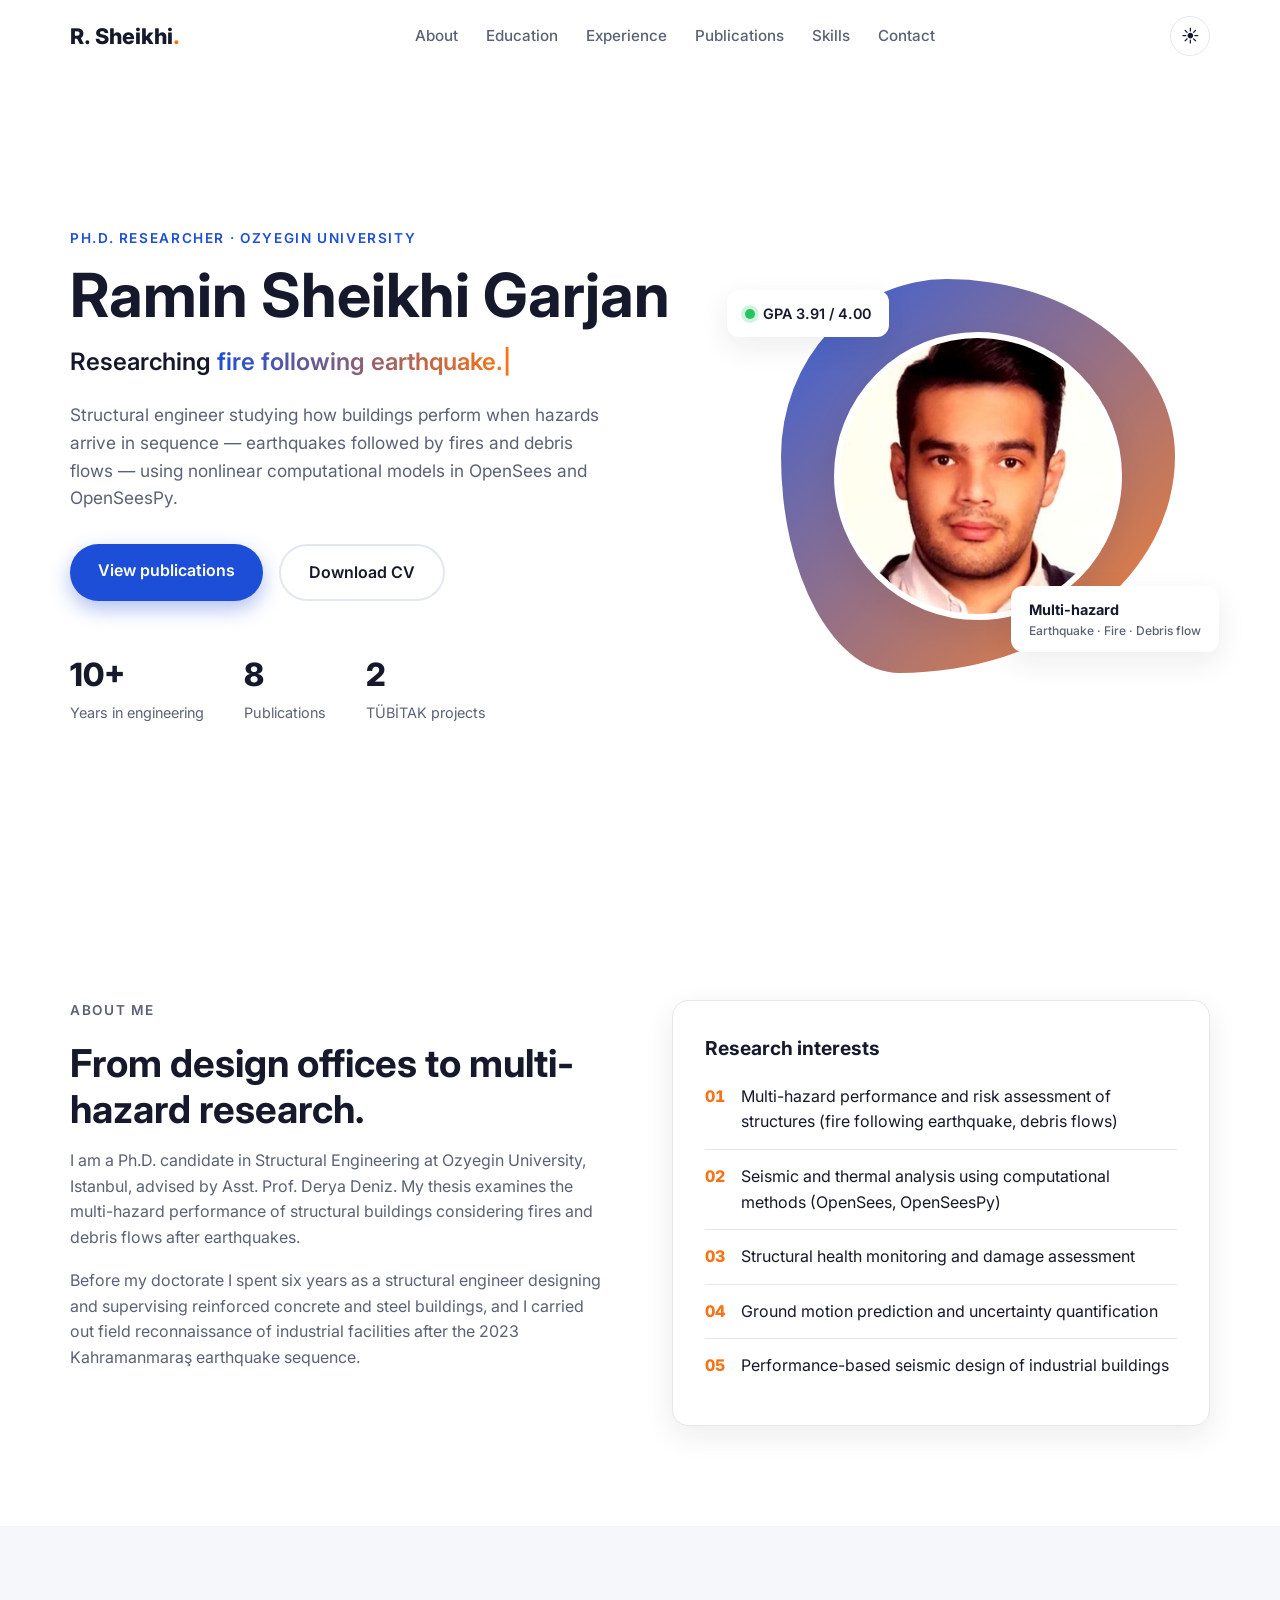
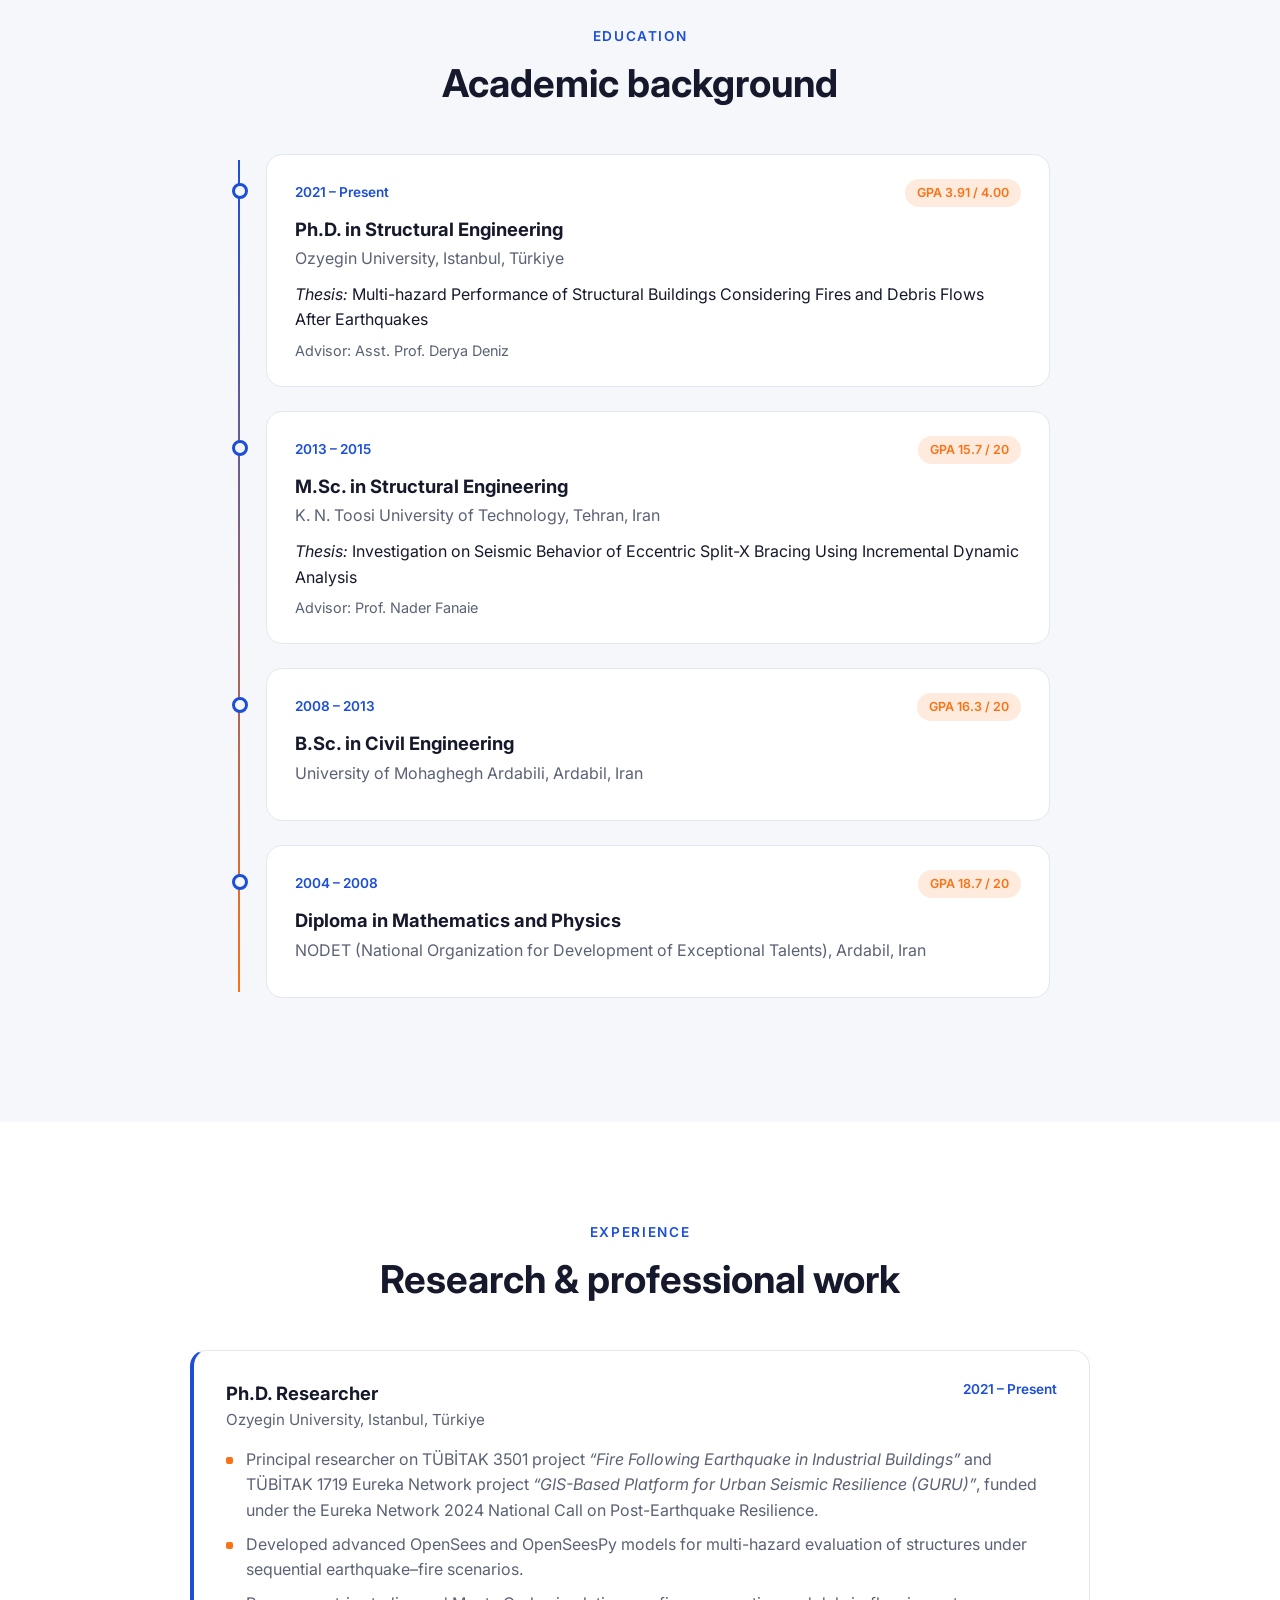
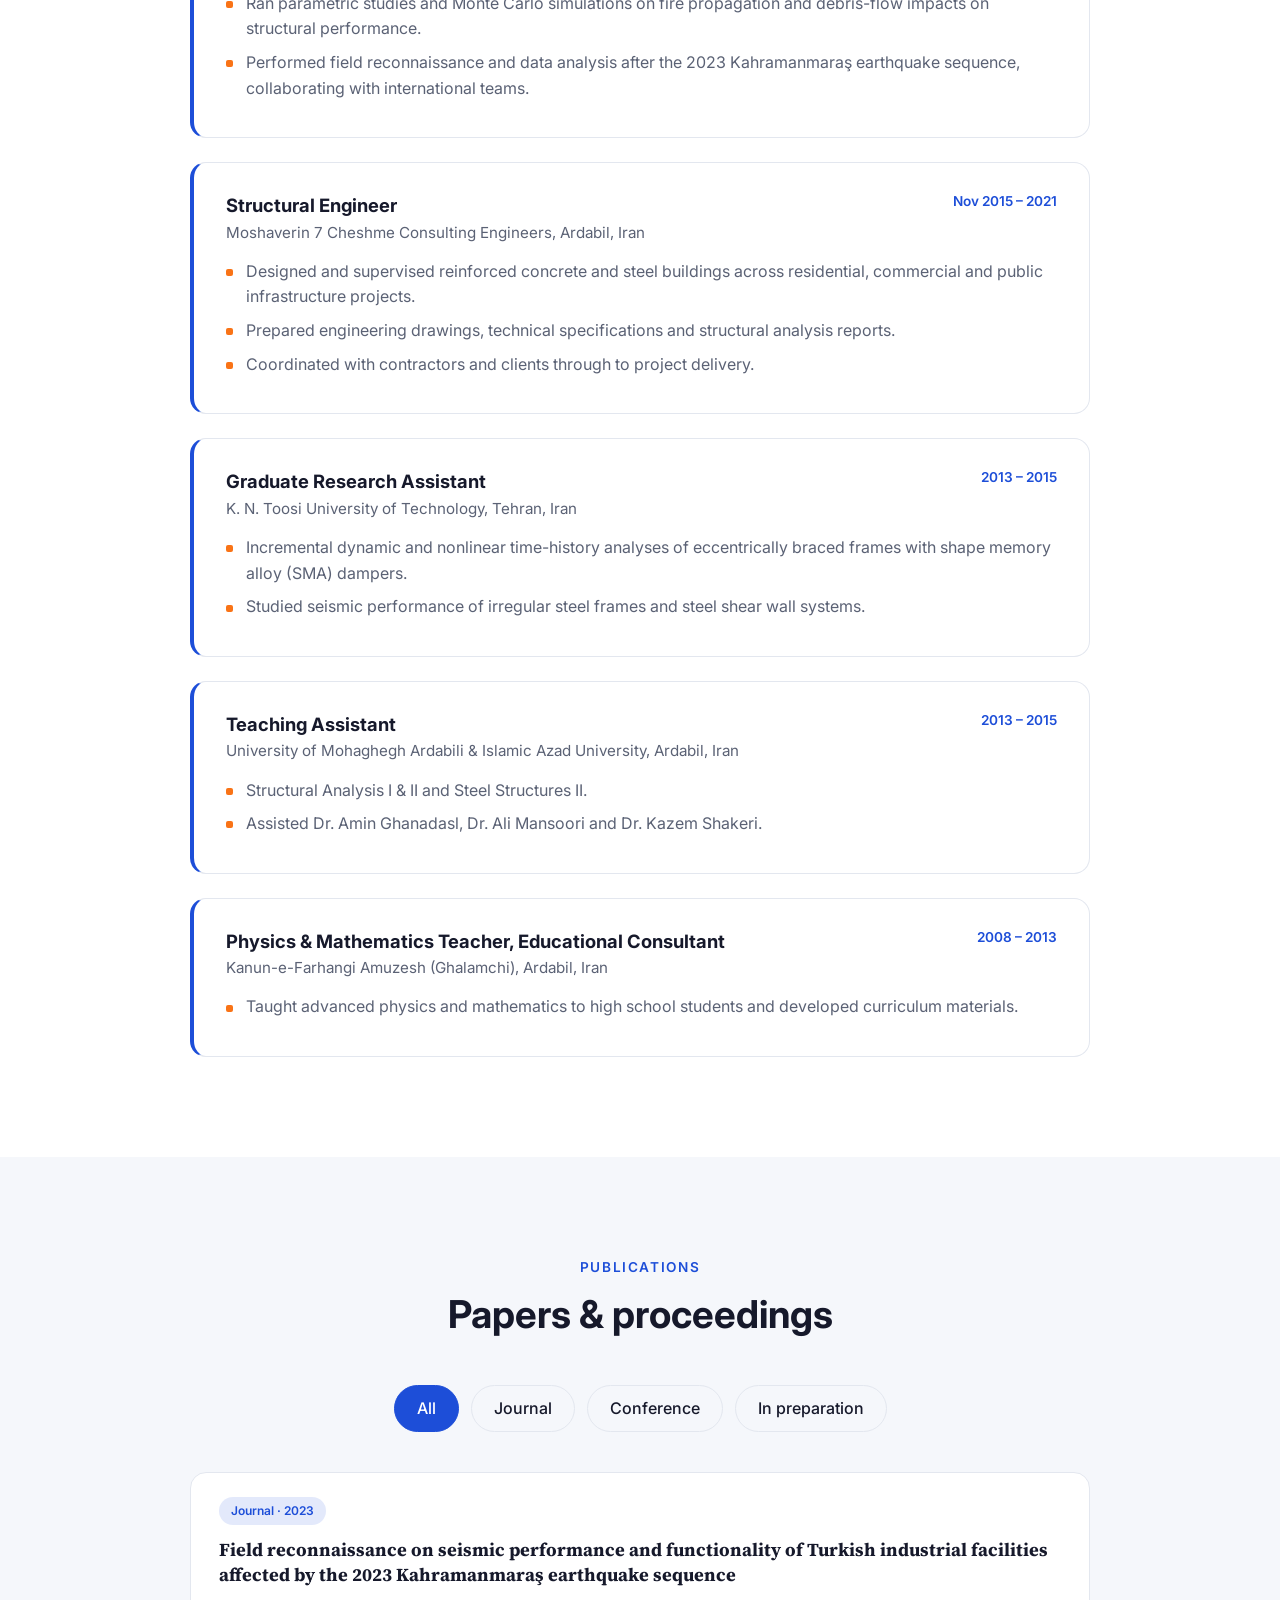
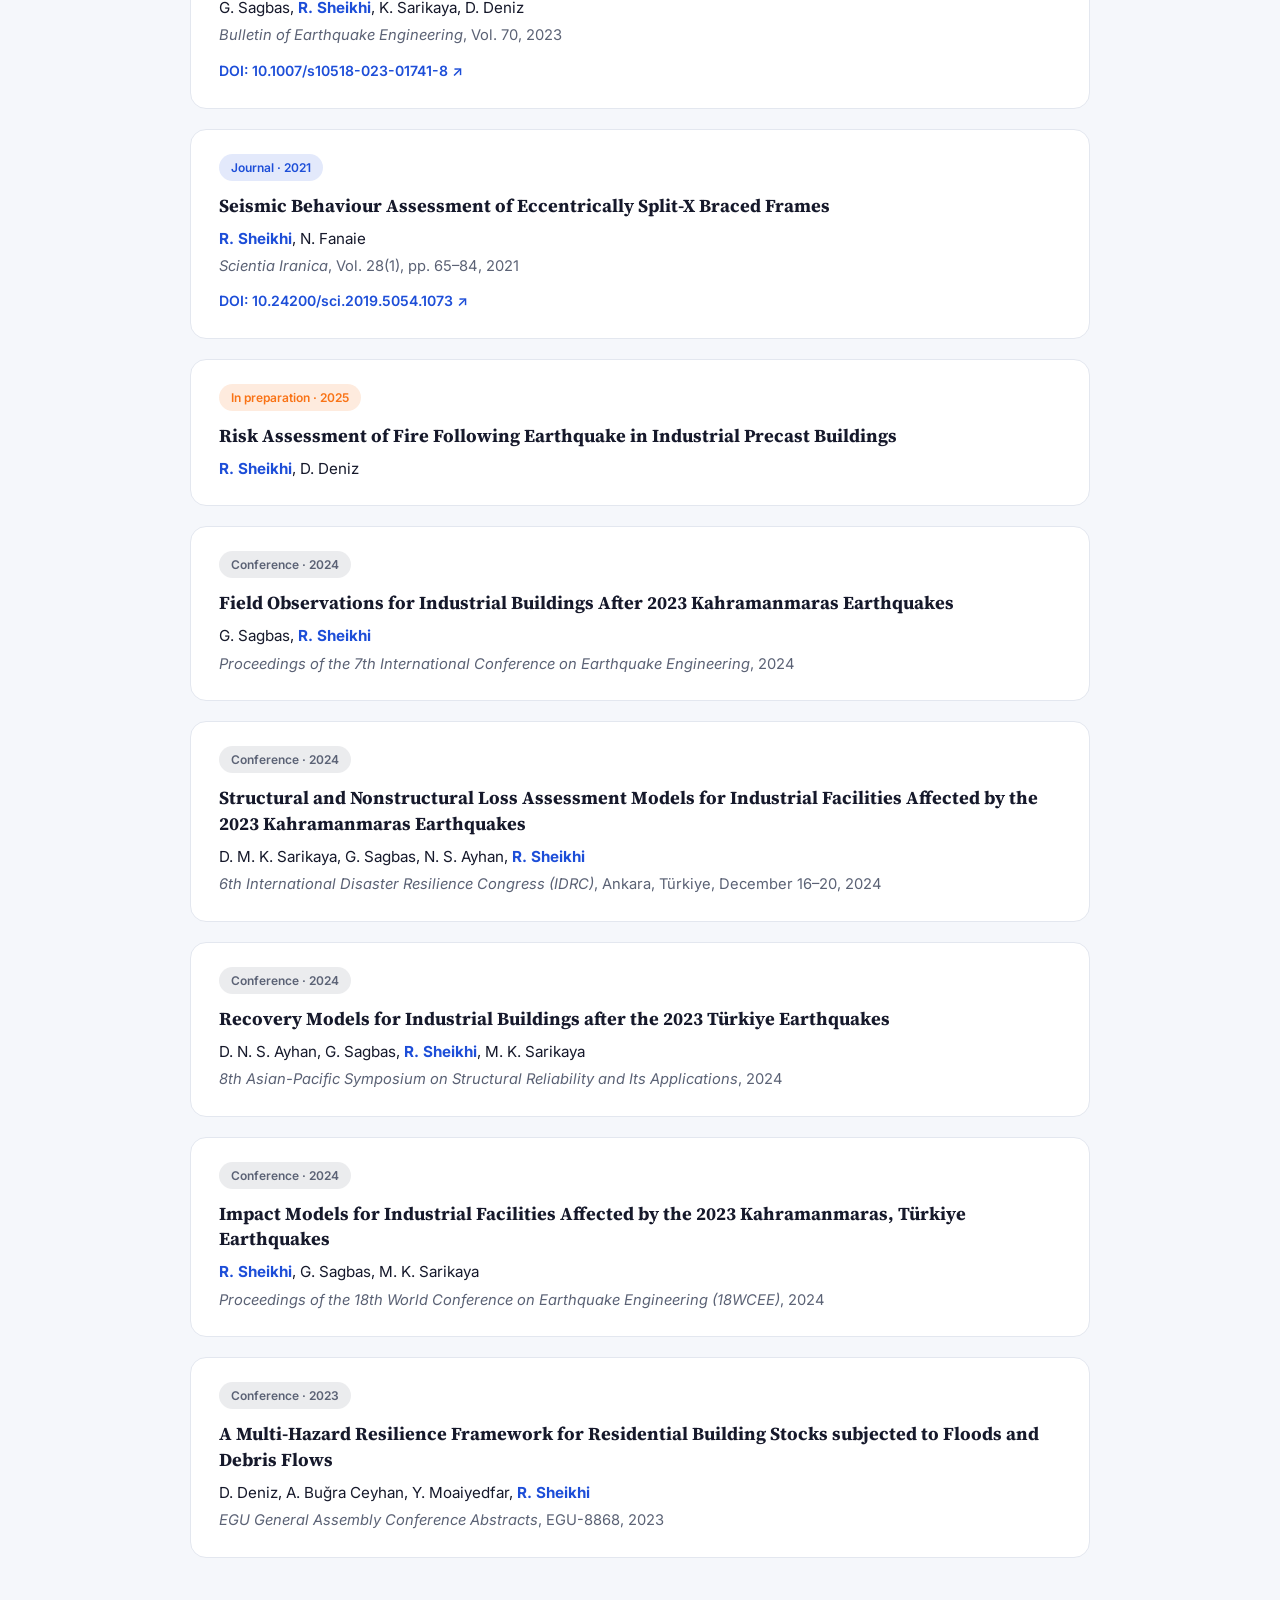
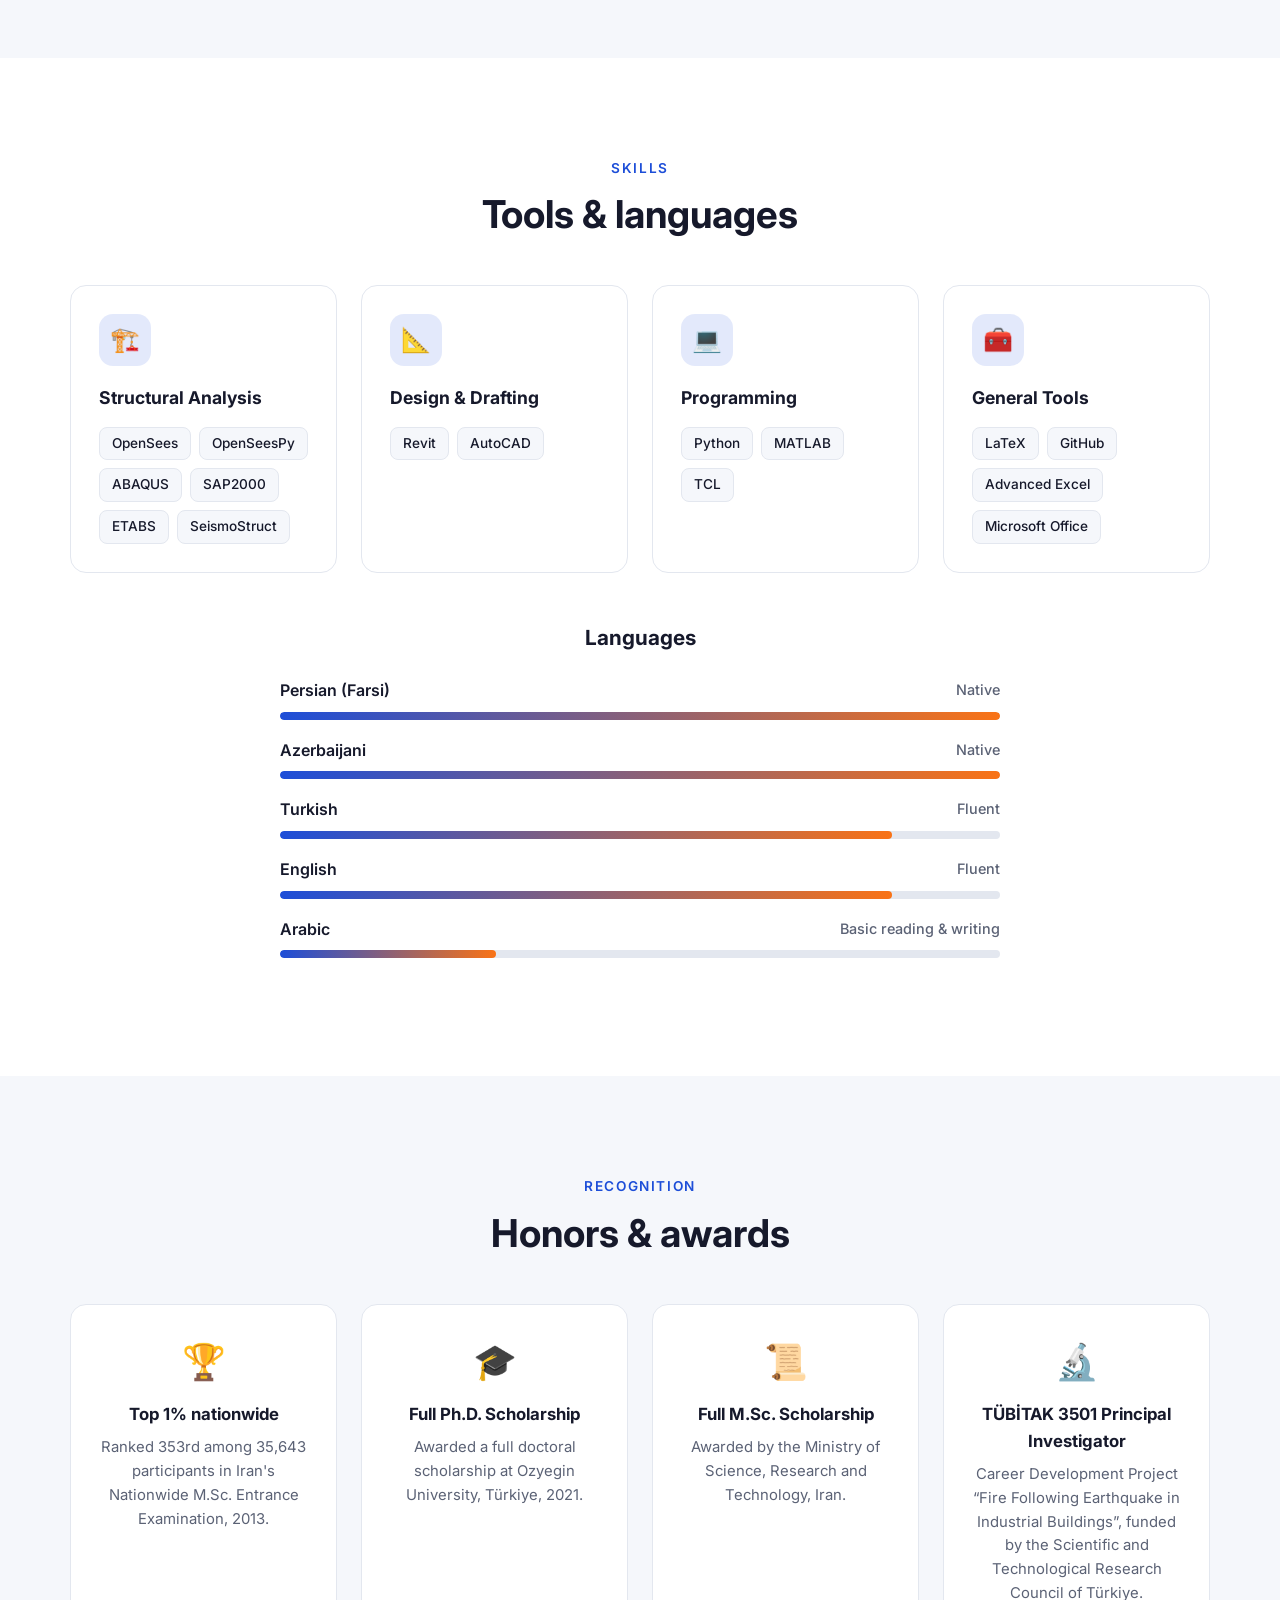
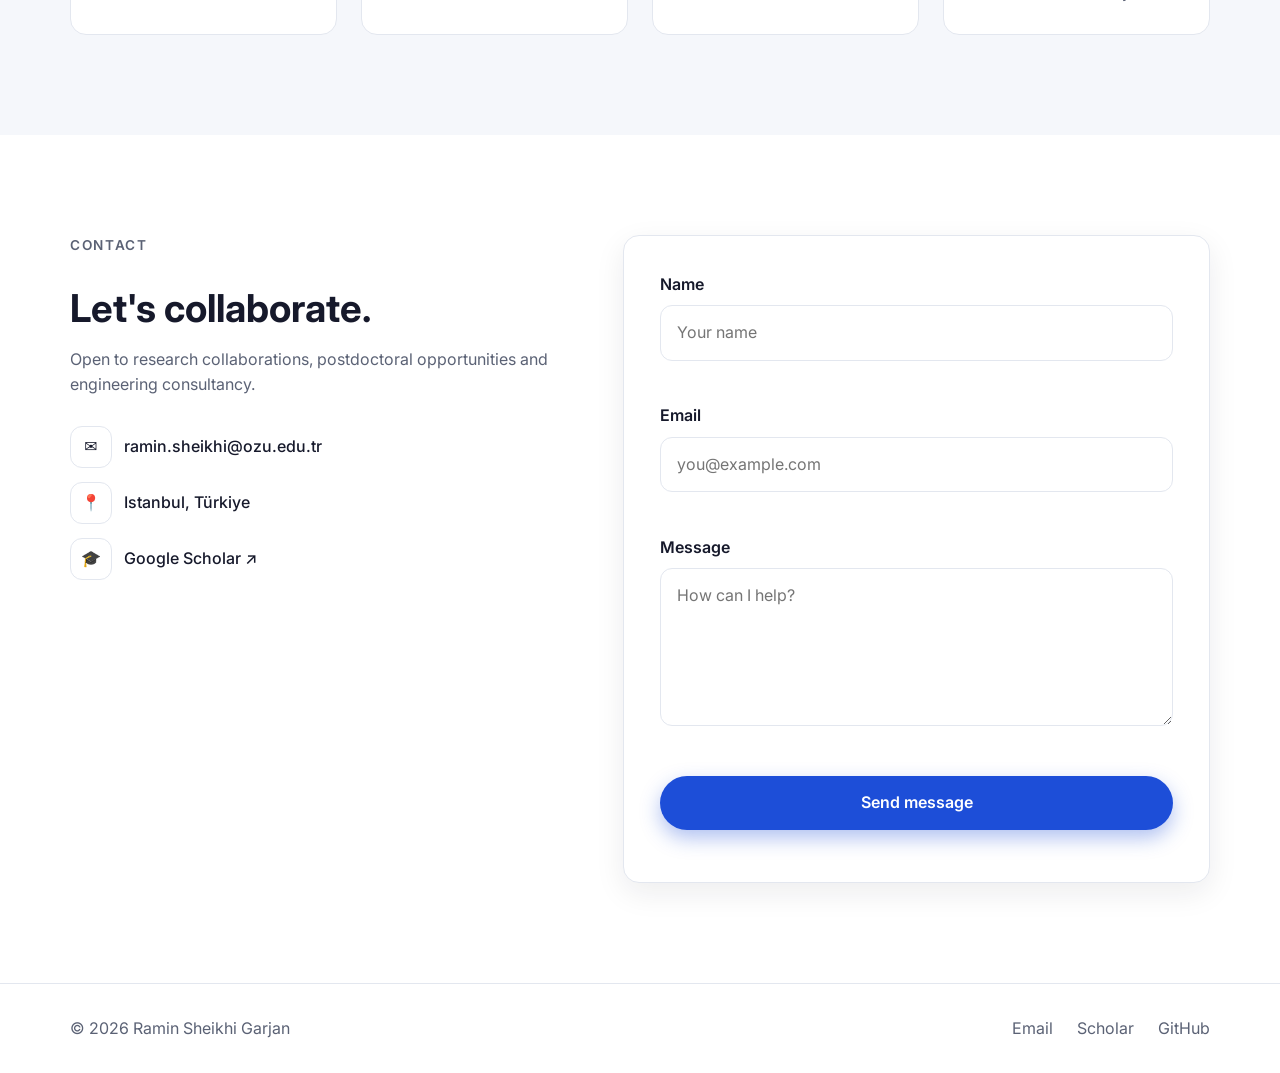
==== commit 1db18ce2: "Add profile photo to hero avatar Co-Authored-By: Claude Opus 5.5 <noreply@anthropic.com>" ====
--- a/index.html
+++ b/index.html
@@ -69,16 +69,18 @@
           </ul>
         </div>
 
-        <div class="hero__visual" aria-hidden="true">
-          <div class="blob"></div>
-          <div class="card-float card-float--1">
+        <div class="hero__visual">
+          <div class="blob" aria-hidden="true"></div>
+          <div class="card-float card-float--1" aria-hidden="true">
             <span class="dot dot--green"></span> GPA 3.91 / 4.00
           </div>
-          <div class="card-float card-float--2">
+          <div class="card-float card-float--2" aria-hidden="true">
             <strong>Multi-hazard</strong>
             <small>Earthquake · Fire · Debris flow</small>
           </div>
-          <div class="avatar">RS</div>
+          <div class="avatar">
+            <img src="images/ramin-sheikhi.jpg" alt="Portrait of Ramin Sheikhi Garjan" width="372" height="491">
+          </div>
         </div>
       </div>
     </section>
--- a/css/style.css
+++ b/css/style.css
@@ -275,16 +275,21 @@
 
 .avatar {
   position: relative;
-  width: 55%;
+  width: 62%;
   aspect-ratio: 1;
   border-radius: 50%;
-  background: var(--surface);
-  display: grid;
-  place-items: center;
-  font-family: var(--serif);
-  font-size: clamp(3rem, 8vw, 5rem);
-  color: var(--primary);
+  overflow: hidden;
+  background: var(--surface);
+  border: 6px solid var(--surface);
   box-shadow: var(--shadow);
+}
+
+.avatar img {
+  display: block;
+  width: 100%;
+  height: 100%;
+  object-fit: cover;
+  object-position: center 30%;
 }
 
 .card-float {
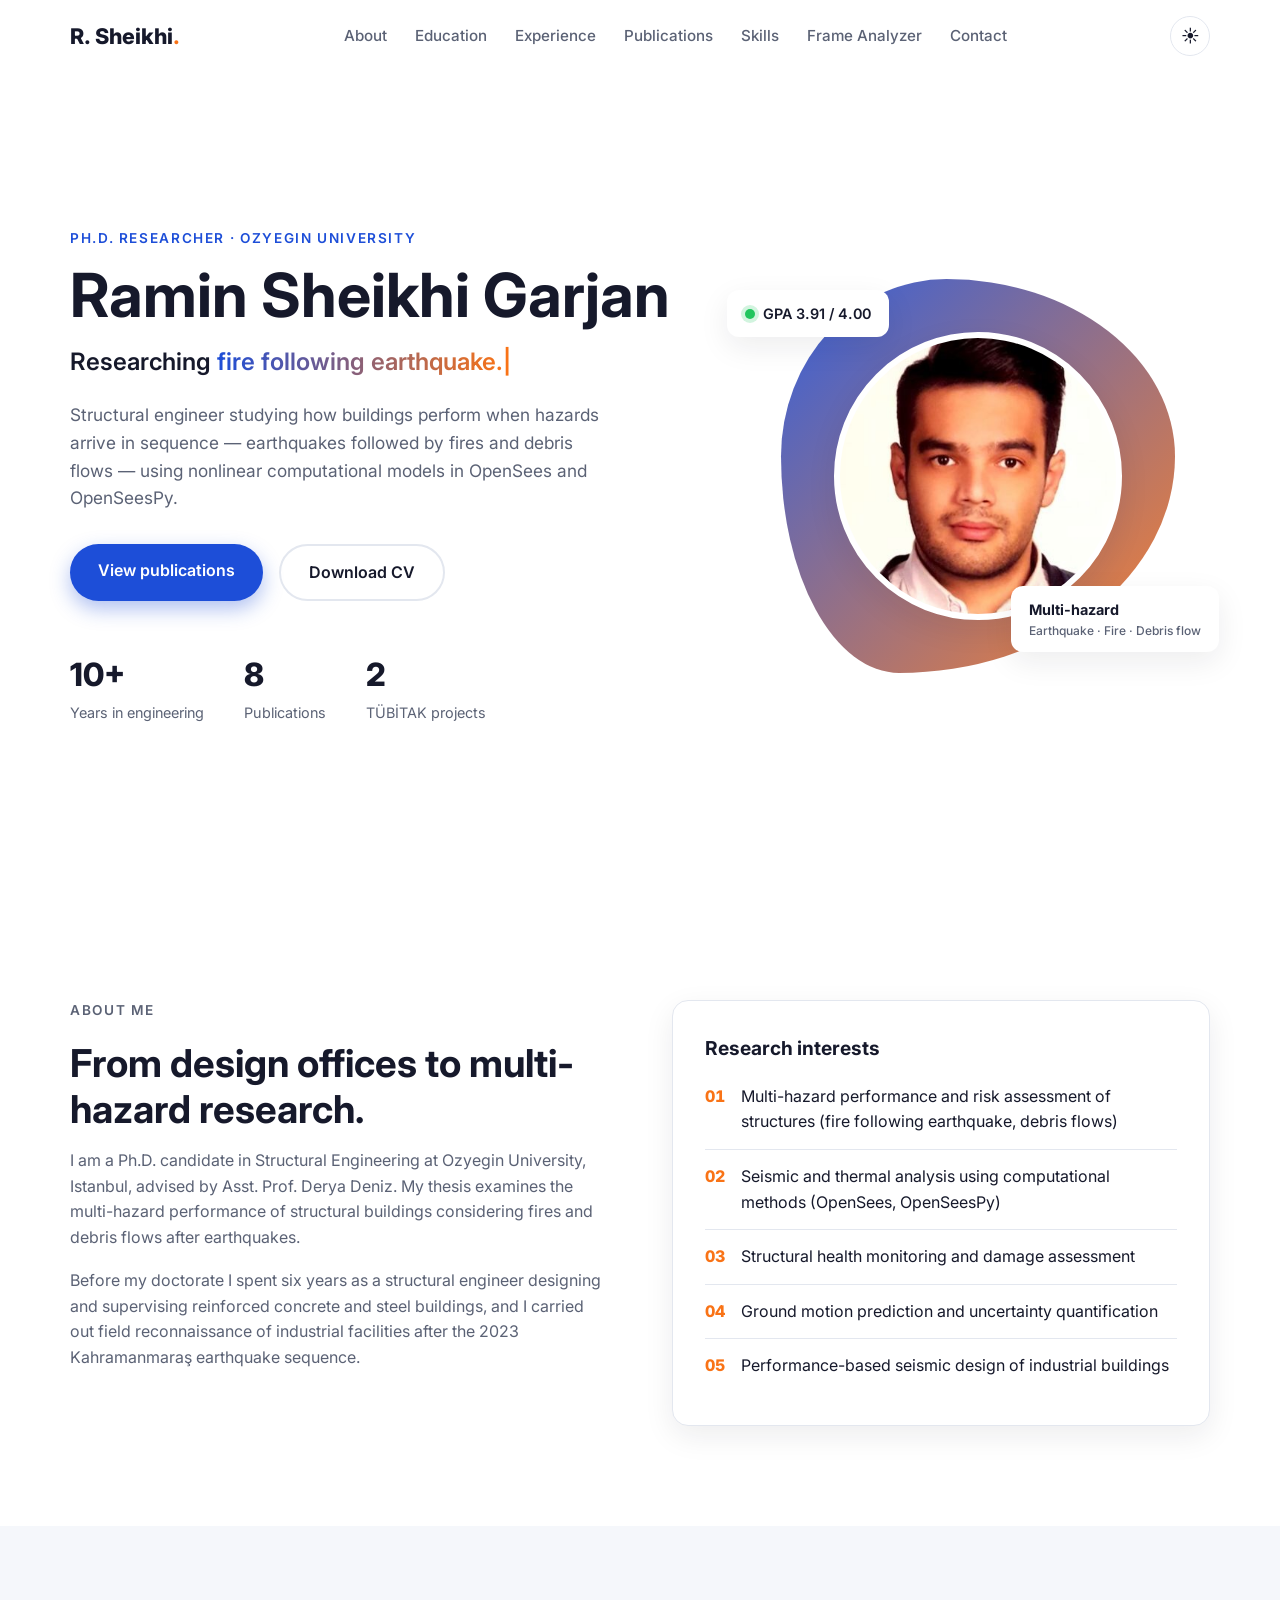
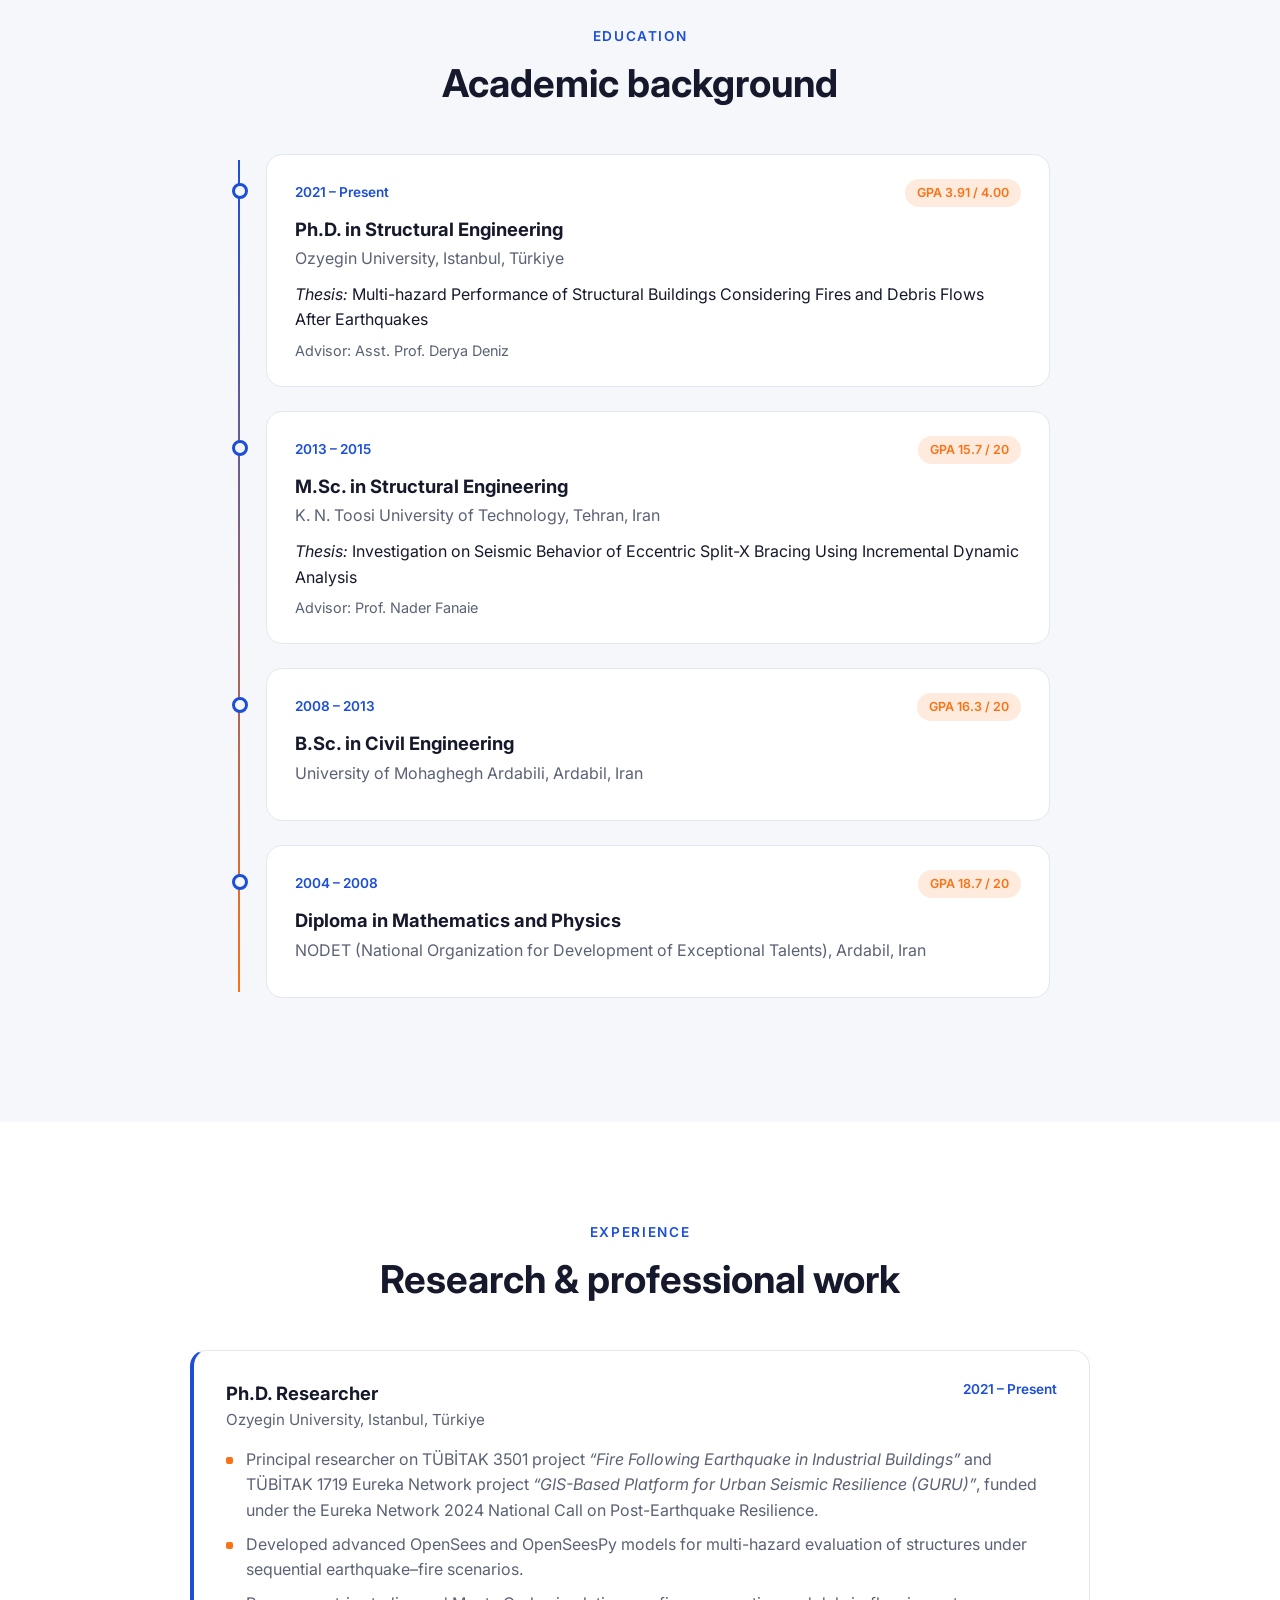
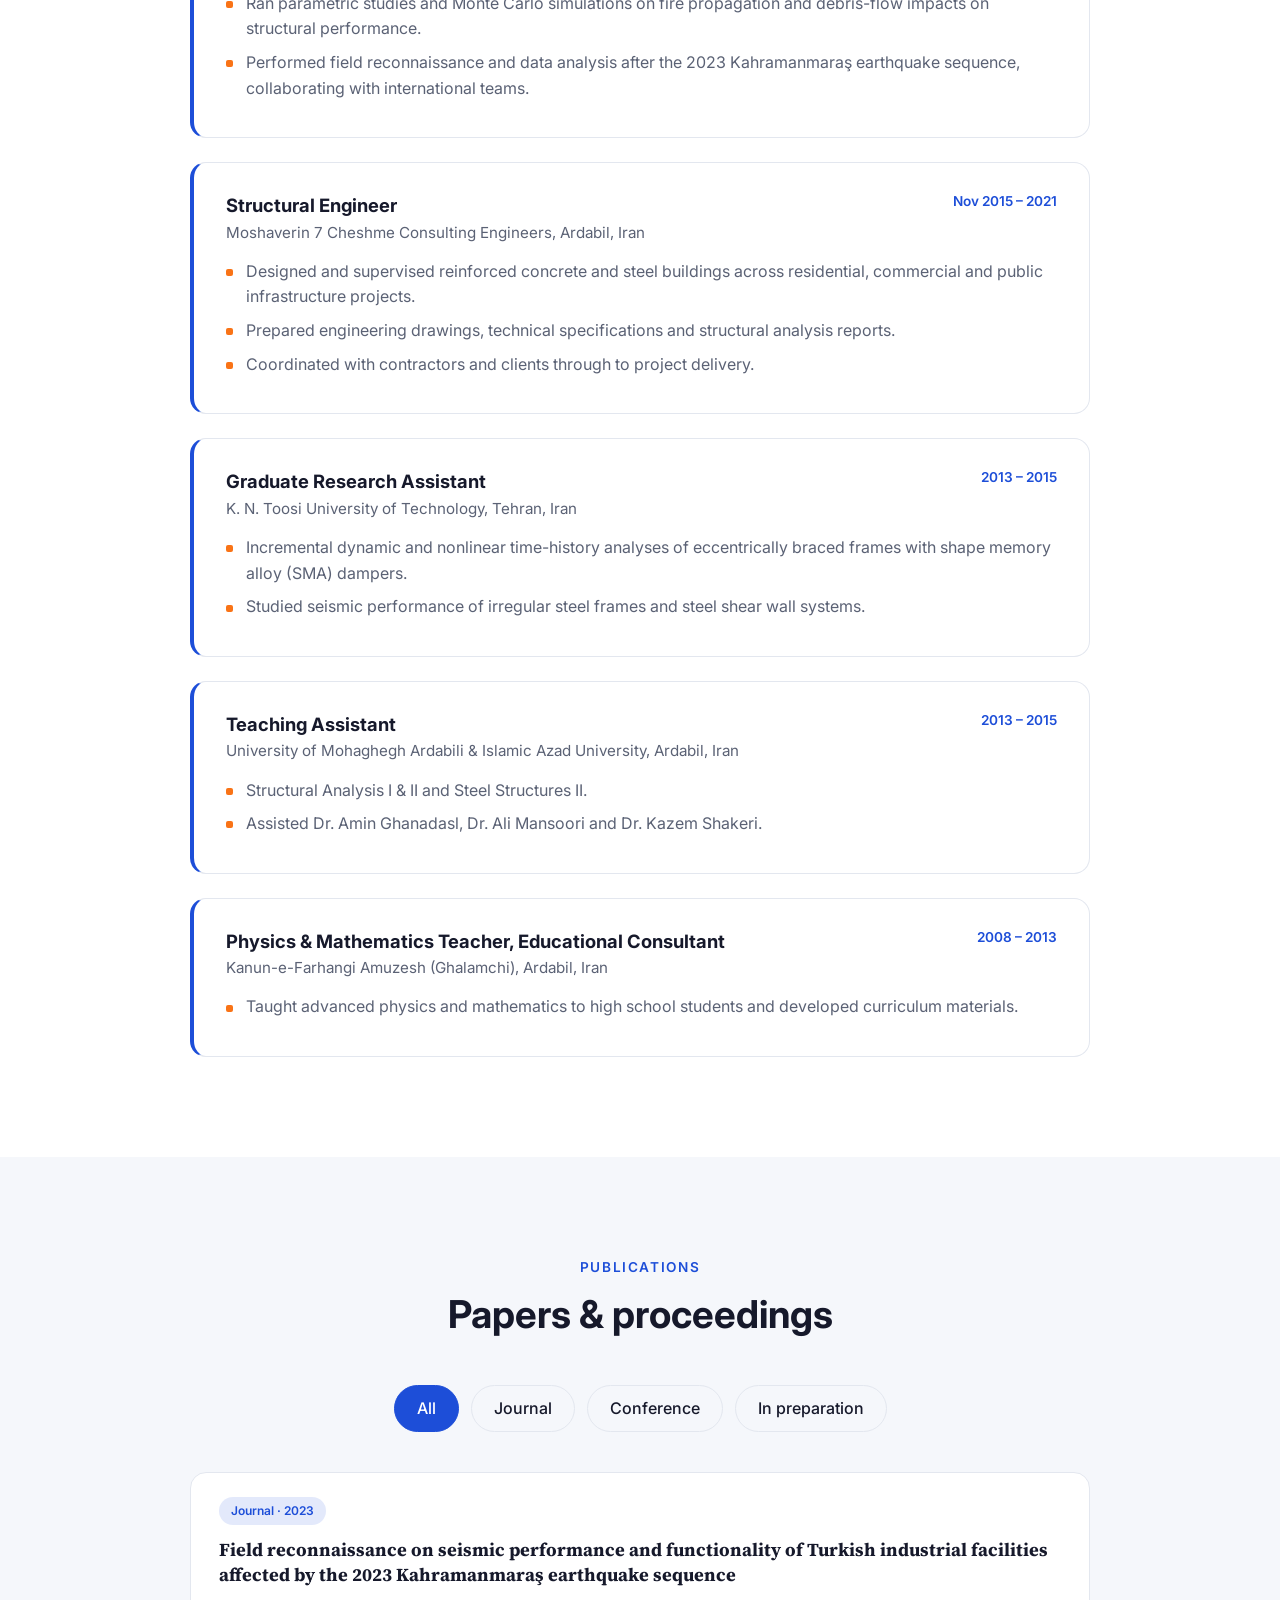
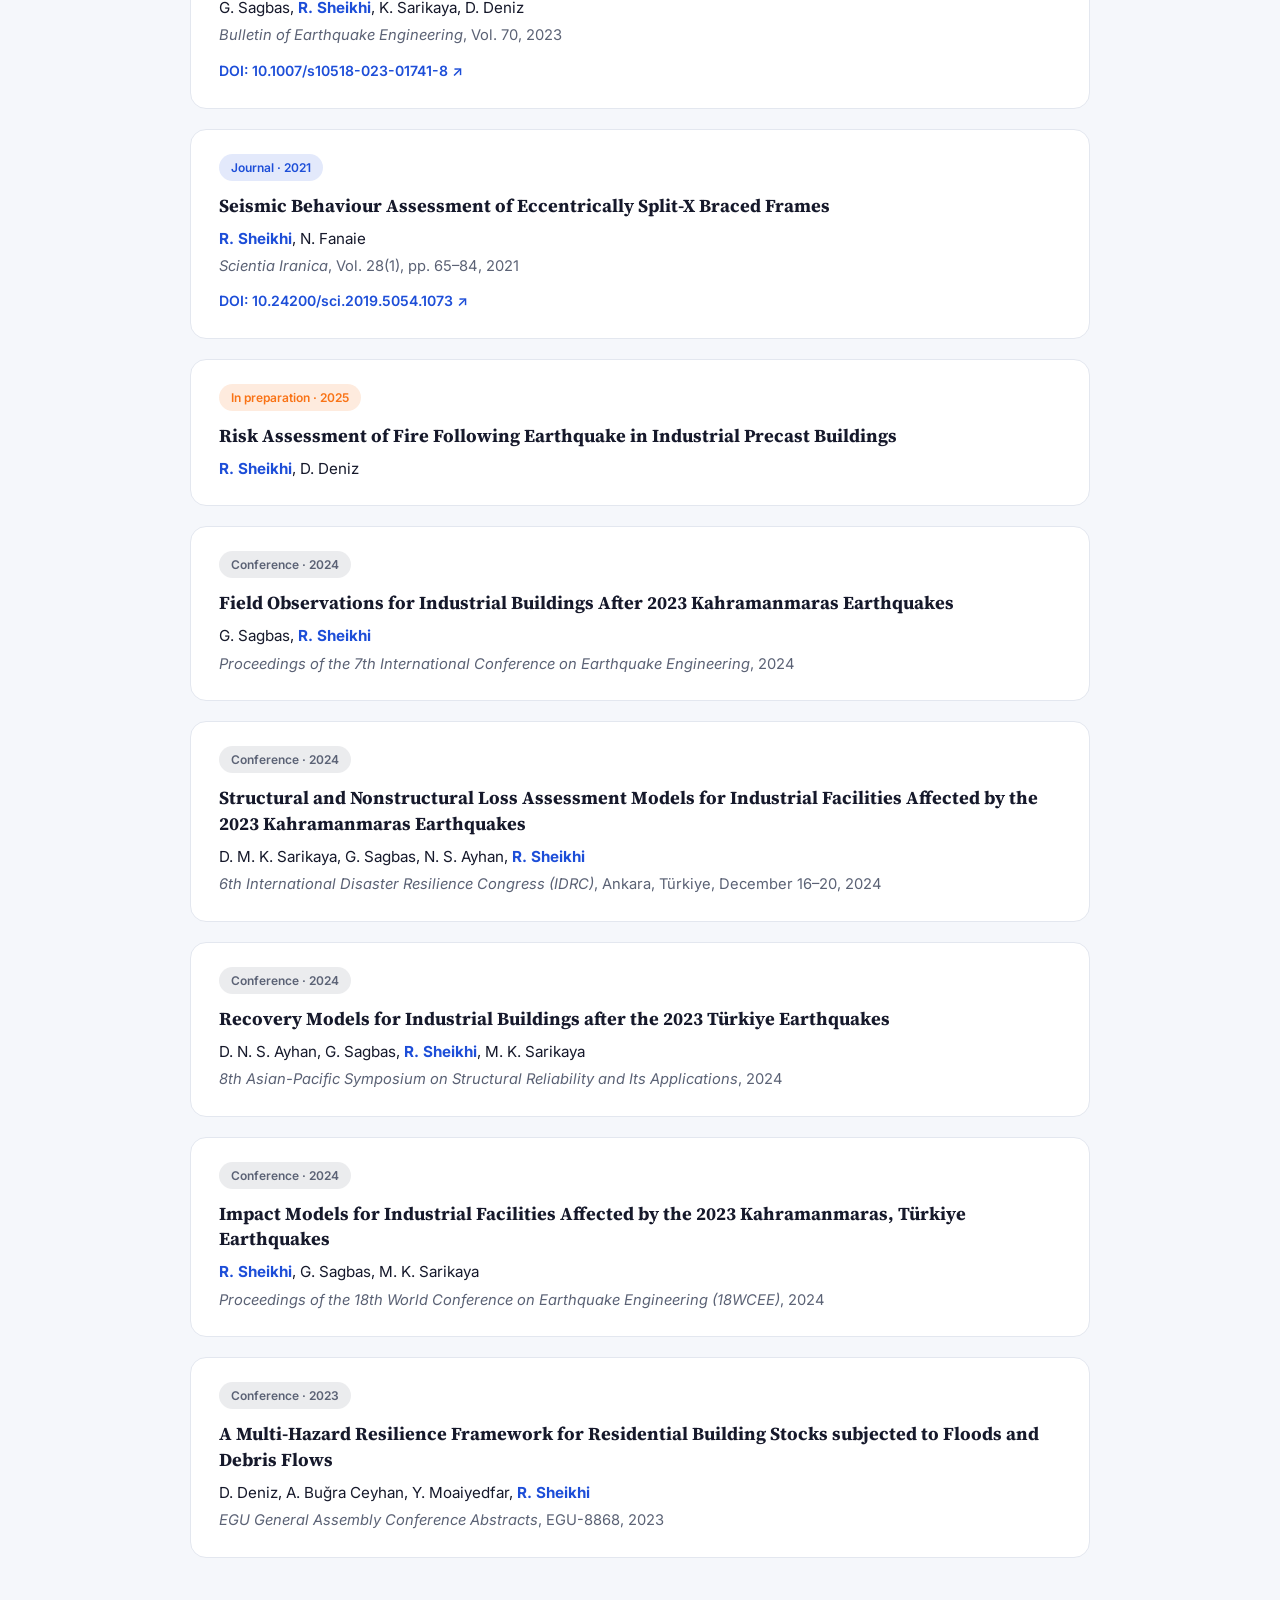
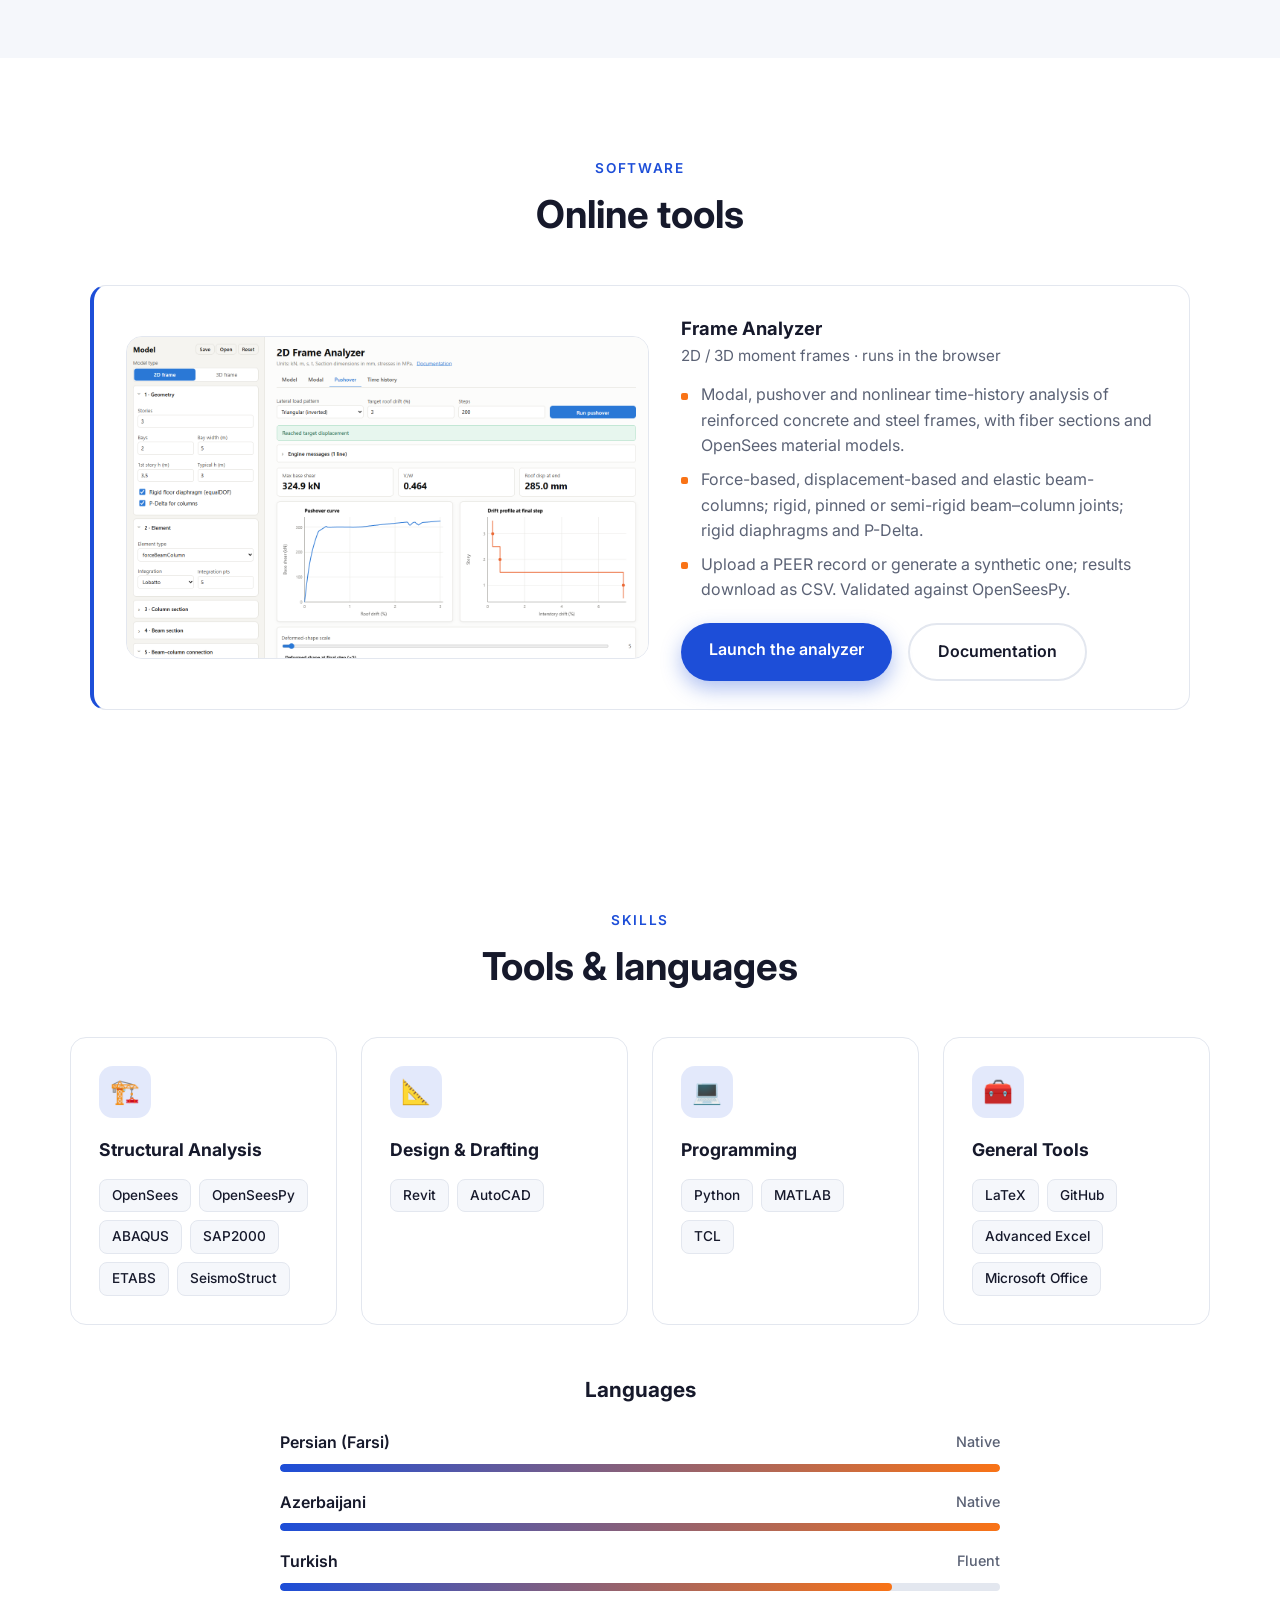
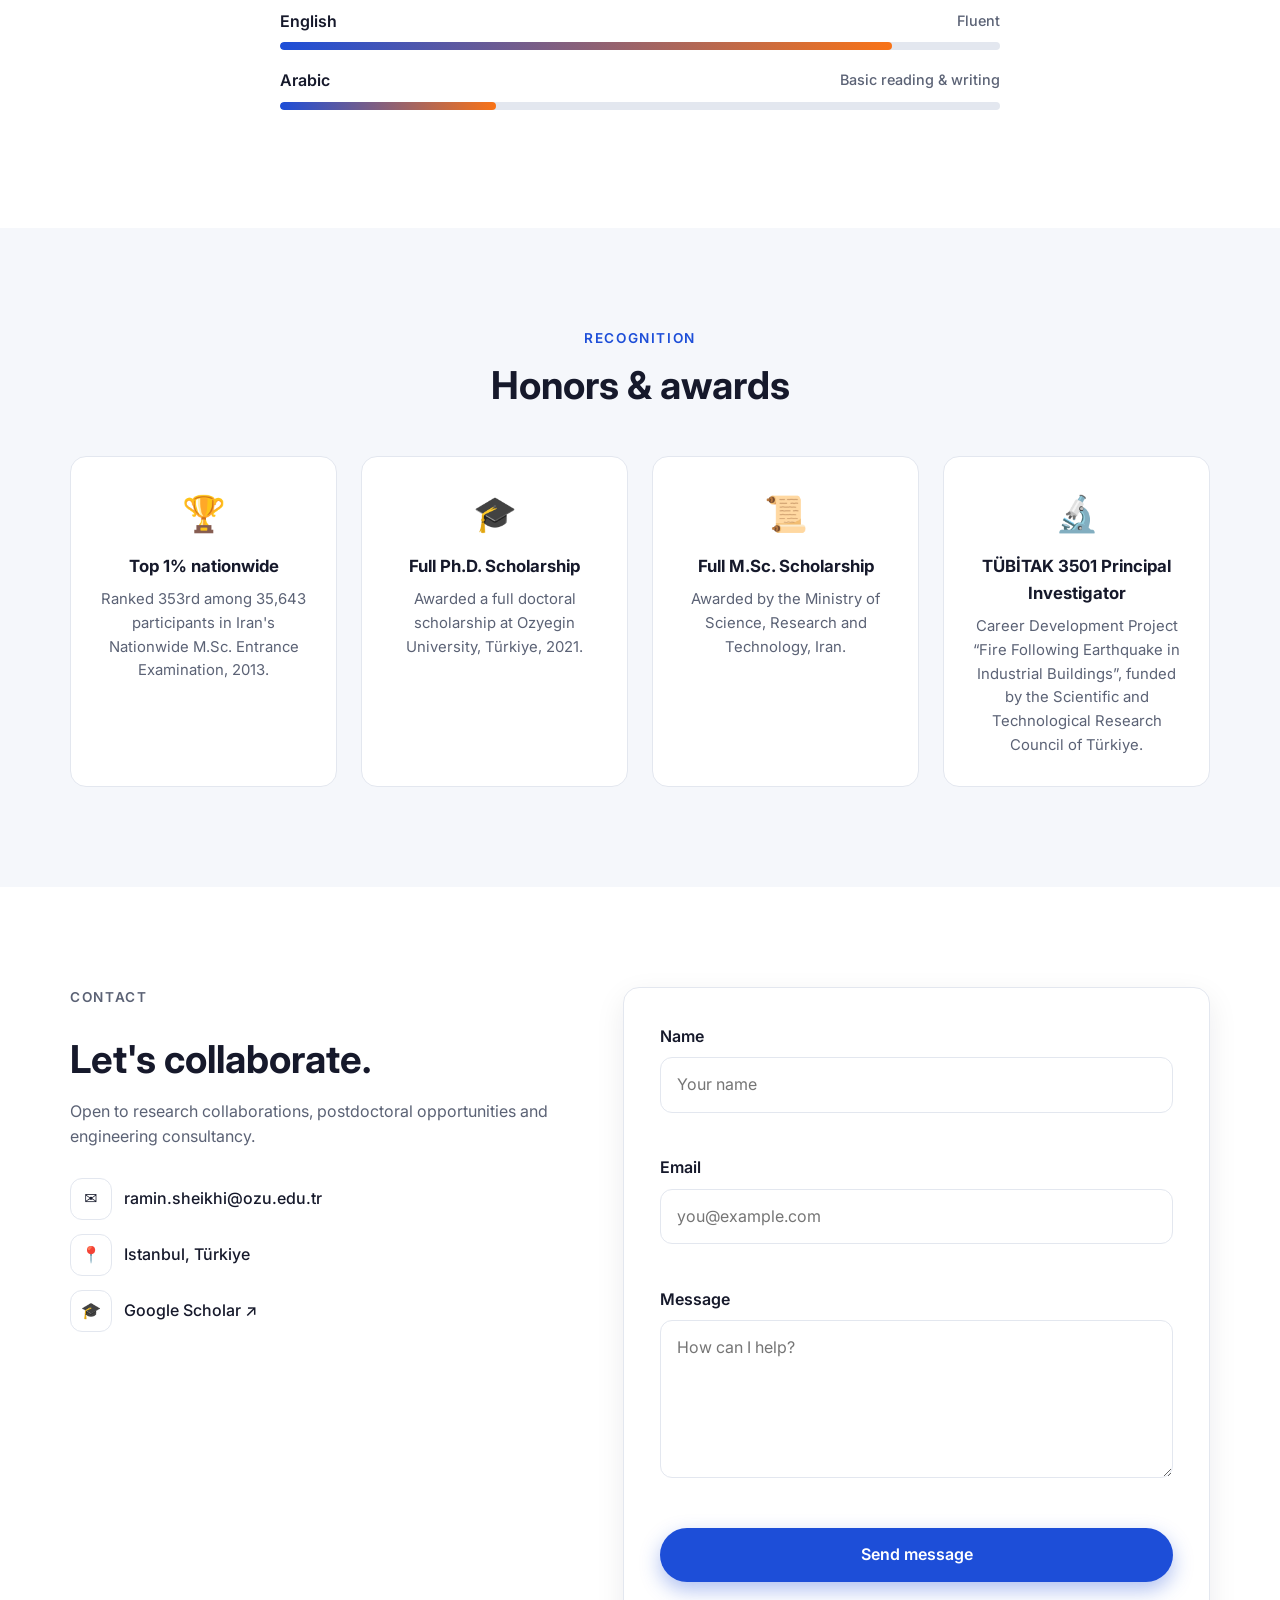
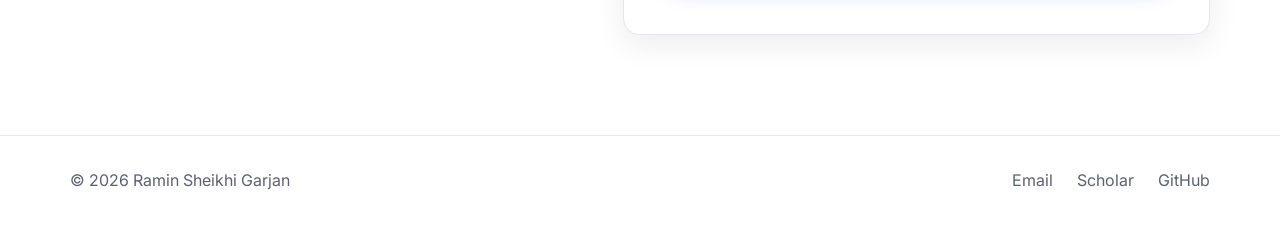
==== commit ec38c604: "Add Frame Analyzer web app as a new site section Browser-based 2D/3D frame analyzer (modal, pushover" ====
--- a/index.html
+++ b/index.html
@@ -1,6 +1,24 @@
 <!DOCTYPE html>
 <html lang="en">
 <head>
+  <!-- Google Tag Manager -->
+  <script>(function(w,d,s,l,i){w[l]=w[l]||[];w[l].push({'gtm.start':
+  new Date().getTime(),event:'gtm.js'});var f=d.getElementsByTagName(s)[0],
+  j=d.createElement(s),dl=l!='dataLayer'?'&l='+l:'';j.async=true;j.src=
+  'https://www.googletagmanager.com/gtm.js?id='+i+dl;f.parentNode.insertBefore(j,f);
+  })(window,document,'script','dataLayer','GTM-N8PHSGN9');</script>
+  <!-- End Google Tag Manager -->
+
+  <!-- Google tag (gtag.js) -->
+  <script async src="https://www.googletagmanager.com/gtag/js?id=G-X739RKDZPJ"></script>
+  <script>
+    window.dataLayer = window.dataLayer || [];
+    function gtag(){dataLayer.push(arguments);}
+    gtag('js', new Date());
+
+    gtag('config', 'G-X739RKDZPJ');
+  </script>
+
   <meta charset="UTF-8">
   <meta name="viewport" content="width=device-width, initial-scale=1.0">
   <meta name="description" content="Ramin Sheikhi Garjan — Ph.D. researcher in Structural Engineering at Ozyegin University, working on multi-hazard performance of buildings.">
@@ -13,6 +31,10 @@
   <link rel="stylesheet" href="css/style.css">
 </head>
 <body>
+  <!-- Google Tag Manager (noscript) -->
+  <noscript><iframe src="https://www.googletagmanager.com/ns.html?id=GTM-N8PHSGN9"
+  height="0" width="0" style="display:none;visibility:hidden"></iframe></noscript>
+  <!-- End Google Tag Manager (noscript) -->
 
   <!-- ========== HEADER / NAV ========== -->
   <header class="header" id="header">
@@ -25,6 +47,7 @@
         <li><a href="#experience" class="nav__link">Experience</a></li>
         <li><a href="#publications" class="nav__link">Publications</a></li>
         <li><a href="#skills" class="nav__link">Skills</a></li>
+        <li><a href="frame-analyzer/" class="nav__link">Frame Analyzer</a></li>
         <li><a href="#contact" class="nav__link">Contact</a></li>
       </ul>
 
@@ -318,6 +341,39 @@
       </div>
     </section>
 
+    <!-- ========== SOFTWARE ========== -->
+    <section class="section" id="software">
+      <div class="container">
+        <div class="section__head reveal">
+          <p class="eyebrow">Software</p>
+          <h2 class="section__title">Online tools</h2>
+        </div>
+
+        <article class="job software reveal">
+          <a class="software__shot" href="frame-analyzer/" aria-label="Open the Frame Analyzer">
+            <img src="images/frame-analyzer.png" alt="Frame Analyzer showing a pushover curve, drift profile and deformed shape" loading="lazy" width="1400" height="860">
+          </a>
+          <div class="software__body">
+            <div class="job__head">
+              <div>
+                <h3>Frame Analyzer</h3>
+                <p class="job__place">2D / 3D moment frames · runs in the browser</p>
+              </div>
+            </div>
+            <ul>
+              <li>Modal, pushover and nonlinear time-history analysis of reinforced concrete and steel frames, with fiber sections and OpenSees material models.</li>
+              <li>Force-based, displacement-based and elastic beam-columns; rigid, pinned or semi-rigid beam–column joints; rigid diaphragms and P-Delta.</li>
+              <li>Upload a PEER record or generate a synthetic one; results download as CSV. Validated against OpenSeesPy.</li>
+            </ul>
+            <div class="hero__buttons software__buttons">
+              <a href="frame-analyzer/" class="btn btn--primary">Launch the analyzer</a>
+              <a href="frame-analyzer/docs.html" class="btn btn--ghost">Documentation</a>
+            </div>
+          </div>
+        </article>
+      </div>
+    </section>
+
     <!-- ========== SKILLS / LANGUAGES ========== -->
     <section class="section" id="skills">
       <div class="container">
--- a/css/style.css
+++ b/css/style.css
@@ -260,6 +260,8 @@
 
 .blob {
   position: absolute;
+  inset: 0;
+  margin: auto;
   width: 85%;
   height: 85%;
   background: linear-gradient(135deg, var(--primary), var(--primary-2));
@@ -776,6 +778,29 @@
   .header { background: var(--bg); }
 }
 
+/* ---------- Software ---------- */
+.software {
+  display: grid;
+  grid-template-columns: minmax(0, 1.1fr) minmax(0, 1fr);
+  gap: 32px;
+  align-items: center;
+  max-width: 1100px;
+  margin-inline: auto;
+}
+.software__shot {
+  display: block;
+  border-radius: var(--radius);
+  overflow: hidden;
+  border: 1px solid var(--border);
+}
+.software__shot img { display: block; width: 100%; height: auto; transition: transform var(--transition); }
+.software__shot:hover img { transform: scale(1.02); }
+.software__buttons { margin: 20px 0 0; }
+
+@media (max-width: 860px) {
+  .software { grid-template-columns: 1fr; gap: 20px; }
+}
+
 @media (max-width: 600px) {
   .stats { gap: 24px; }
   .form, .interests { padding: 24px; }
